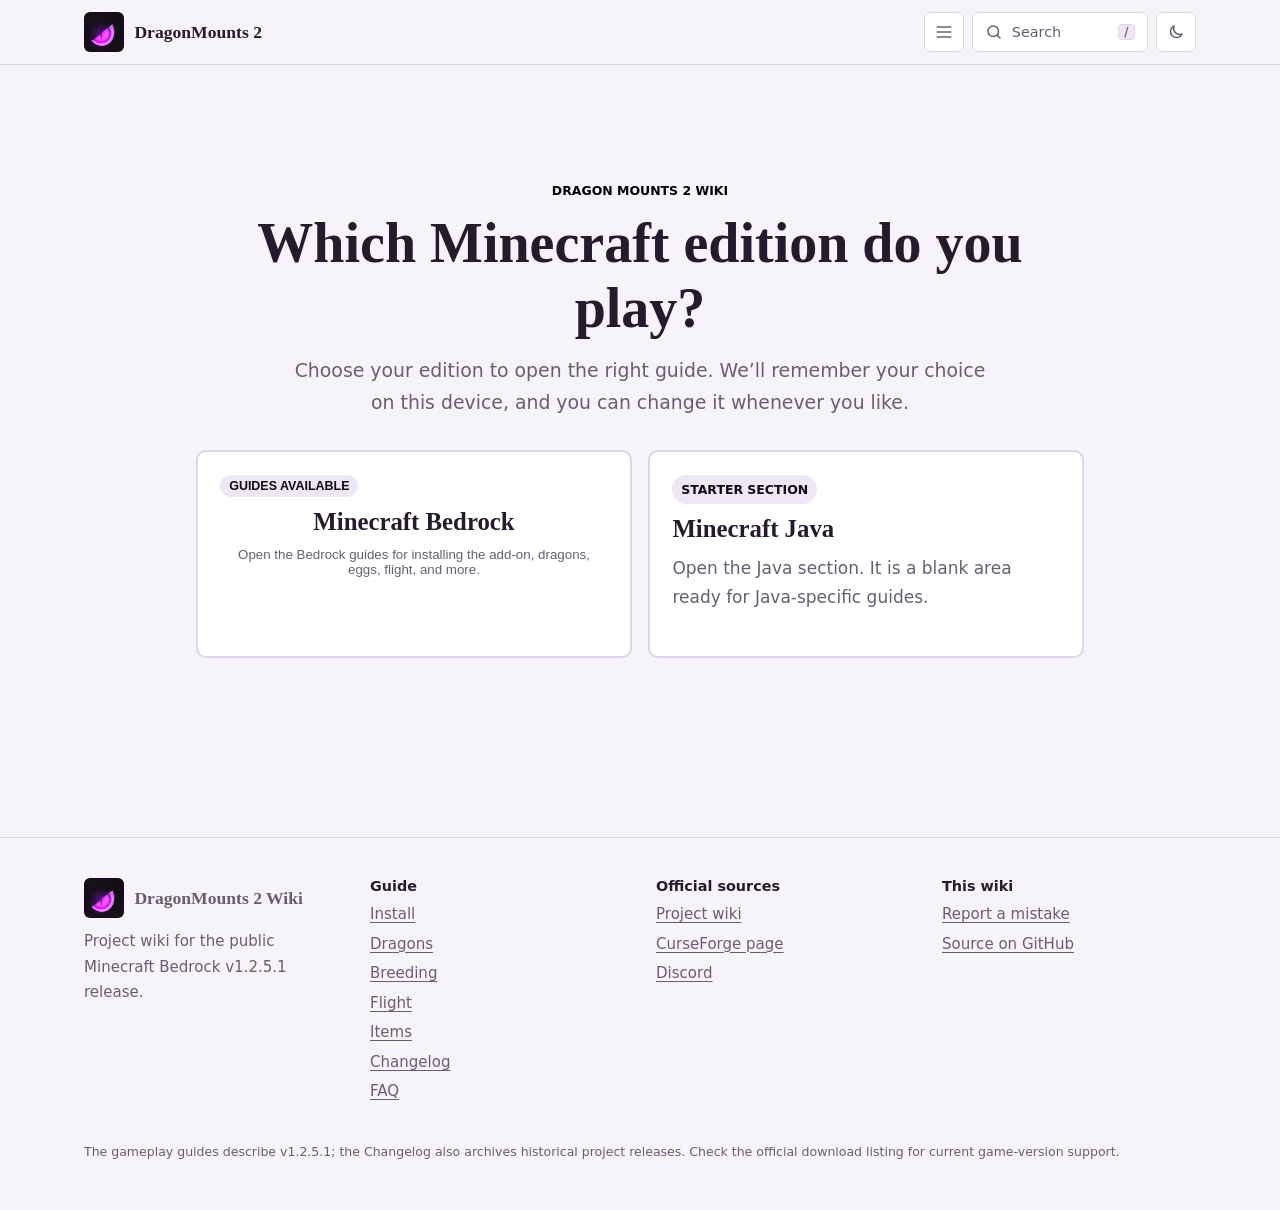
==== index.html @ 343e7b8a "ChibiKnight" ====
<!DOCTYPE html>
<html lang="en-GB"><head>
<meta charset="utf-8">
<meta name="viewport" content="width=device-width, initial-scale=1, viewport-fit=cover">
<title>DragonMounts 2 Wiki</title>
<meta name="description" content="Dragon Mounts 2 Wiki for Minecraft Bedrock and Java editions.">
<meta name="theme-color" content="#2b2d30">
<link rel="icon" href="textures/pack_icon.png" type="image/png">

<script>try{var t=localStorage.getItem("dm2-theme");if(t==="dark"||t==="light")document.documentElement.setAttribute("data-theme",t)}catch(x){}</script>
<link rel="stylesheet" href="assets/style.css">
</head>
<body>
<a class="skip" href="#main">Skip to content</a>
<svg class="svg-sprite" width="0" height="0" aria-hidden="true"><defs>
<symbol id="head" viewBox="0 0 160 120"><path d="M58 40C44 28 28 22 10 24c14 6 26 16 34 30z"></path><path d="M80 38C70 22 56 12 40 8c12 10 20 24 24 38z"></path><path d="M28 90C20 66 34 44 62 40c22-4 50 4 78 22 10 6 8 16-2 18l-26 2c-6 12-22 16-36 12-14 8-30 4-48-4z"></path><path d="M30 92l-14 14 22-6zM46 98l-6 16 18-12z"></path><path d="M86 52c10-8 26-4 36 6-12 2-26 0-36-6z" class="dragon-eye-accent"></path><ellipse cx="104" cy="55" rx="2.6" ry="5.5" transform="rotate(-62 104 55)" class="dragon-eye-pupil"></ellipse><circle cx="138" cy="66" r="2" class="dragon-eye-accent"></circle><path d="M82 80l50-8" fill="none" stroke="var(--eyec,#fff)" stroke-width="2" stroke-linecap="round"></path></symbol>
<symbol id="i-core" viewBox="0 0 24 24"><circle cx="12" cy="12" r="8"></circle><path d="M12 7.5l3.5 4.5-3.5 4.5L8.5 12z"></path></symbol>
<symbol id="i-scepter" viewBox="0 0 24 24"><path d="M4 20l9-9"></path><path d="M17 3l4 4-4 4-4-4z"></path></symbol>
<symbol id="i-flute" viewBox="0 0 24 24"><path d="M3 17L17 3l4 4L7 21z"></path><path d="M9 15v.01M12 12v.01M15 9v.01"></path></symbol>
<symbol id="i-shears" viewBox="0 0 24 24"><circle cx="6" cy="6" r="2.5"></circle><circle cx="6" cy="18" r="2.5"></circle><path d="M8 7.5L21 17M8 16.5L21 7"></path></symbol>
<symbol id="i-chest" viewBox="0 0 24 24"><path d="M8 3L3 7l2 5 3-1v10h8V11l3 1 2-5-5-4c-1 2-2 3-4 3S9 5 8 3z"></path></symbol>
<symbol id="i-feather" viewBox="0 0 24 24"><path d="M20 4C10 4 5 9 5 15l-2 6M5 16c7 0 13-4 15-12-4 2-8 2-11 5"></path></symbol>
<symbol id="i-bone" viewBox="0 0 24 24"><path d="M8.5 15.5l7-7"></path><circle cx="6.5" cy="14.5" r="2.2"></circle><circle cx="9.5" cy="17.5" r="2.2"></circle><circle cx="14.5" cy="6.5" r="2.2"></circle><circle cx="17.5" cy="9.5" r="2.2"></circle></symbol>
<symbol id="i-scale" viewBox="0 0 24 24"><path d="M12 3c4 0 8 3 8 8 0 5-4 9-8 10-4-1-8-5-8-10 0-5 4-8 8-8z"></path><path d="M12 7v10"></path></symbol>
<symbol id="i-disc" viewBox="0 0 24 24"><circle cx="12" cy="12" r="9"></circle><circle cx="12" cy="12" r="2.5"></circle><path d="M12 5a7 7 0 0 1 7 7"></path></symbol>
<symbol id="i-egg" viewBox="0 0 24 24"><path d="M12 3c4 0 7 6 7 11 0 4-3 7-7 7s-7-3-7-7c0-5 3-11 7-11z"></path><path d="M7.5 14c3 1.5 6 1.5 9 0"></path></symbol>
<symbol id="i-wing" viewBox="0 0 24 24"><path d="M2 19C3 10 9 5 22 4c-1 4-3 6-6 7 2 0 3 0 5 0-2 4-6 6-10 6 1 0 2 0 3-1-4 0-8 1-12 3z"></path></symbol>
<symbol id="i-follow" viewBox="0 0 24 24"><circle cx="6" cy="12" r="2.5"></circle><circle cx="17" cy="12" r="2.5"></circle><path d="M9 12h5M12 9l3 3-3 3"></path></symbol>
</defs></svg>
<header class="site"><div class="wrap bar">
<a class="brand" href="index.html" aria-label="DragonMounts 2 Wiki, home"><img class="mark" src="textures/pack_icon.png" alt=""><span>DragonMounts 2</span></a>
<div class="tools">
<button class="ibtn menu-toggle" id="nav-toggle" type="button" aria-label="Open guide menu" aria-controls="nav-drawer" aria-expanded="false"><svg class="ico" viewBox="0 0 24 24" aria-hidden="true"><path d="M4 6h16M4 12h16M4 18h16"></path></svg></button>
<button class="sbtn" id="sbtn" type="button" aria-label="Search the wiki"><svg class="ico" viewBox="0 0 24 24" aria-hidden="true"><circle cx="11" cy="11" r="7"></circle><path d="M20 20l-4-4"></path></svg><span>Search</span><kbd>/</kbd></button>
<button class="ibtn" id="theme" type="button" aria-label="Switch to light mode" aria-pressed="true" title="Switch to light mode"><svg class="ico moon" viewBox="0 0 24 24" aria-hidden="true"><path d="M20 14.5A8 8 0 0 1 9.5 4a8 8 0 1 0 10.5 10.5z"></path></svg><svg class="ico sun" viewBox="0 0 24 24" aria-hidden="true"><circle cx="12" cy="12" r="4"></circle><path d="M12 2v2M12 20v2M2 12h2M20 12h2M5 5l1.5 1.5M17.5 17.5L19 19M5 19l1.5-1.5M17.5 6.5L19 5"></path></svg></button>
</div></div></header>
<dialog class="nav-drawer" id="nav-drawer" aria-labelledby="nav-title">
<div class="drawer-head"><b id="nav-title">Explore the wiki</b><button class="ibtn" id="nav-close" type="button" aria-label="Close guide menu"><svg class="ico" viewBox="0 0 24 24" aria-hidden="true"><path d="m6 6 12 12M18 6 6 18"></path></svg></button></div>
<nav aria-label="Guide pages"><section class="guide-group"><h2>Start here</h2><ul><li><a href="index.html">Overview</a></li><li><a href="install.html">Install</a></li></ul></section><section class="guide-group"><h2>Dragon guide</h2><ul><li><a href="dragons.html">Dragons</a></li><li><a href="breeding.html">Eggs and taming</a></li><li><a href="flight.html">Riding and flight</a></li></ul></section><section class="guide-group"><h2>Reference</h2><ul><li><a href="items.html">Items and equipment</a></li><li><a href="changelog.html">Changelog</a></li><li><a href="faq.html">FAQ and glossary</a></li></ul></section></nav>
<section class="drawer-section"><h2>On this page</h2><ul><li><a href="#tasks">Browse the guide</a></li><li><a href="#meet">Meet the dragons</a></li><li><a href="#help">Contribute</a></li></ul></section>
</dialog>
<main id="main" class="editor-editing">
<section class="edition-picker" id="edition-picker" aria-labelledby="edition-title">
<div class="wrap edition-picker-inner">
<p class="eyebrow">DRAGON MOUNTS 2 WIKI</p>
<h1 id="edition-title">Which Minecraft edition do you play?</h1>
<p class="lede">Choose your edition to open the right guide. We’ll remember your choice on this device, and you can change it whenever you like.</p>
<div class="edition-options">
<button class="edition-card" id="select-bedrock" type="button">
<span class="edition-tag">GUIDES AVAILABLE</span>
<strong>Minecraft Bedrock</strong>
<span>Open the Bedrock guides for installing the add-on, dragons, eggs, flight, and more.</span>
</button>
<a class="edition-card" id="select-java" href="java.html">
<span class="edition-tag">STARTER SECTION</span>
<strong>Minecraft Java</strong>
<span>Open the Java section. It is a blank area ready for Java-specific guides.</span>
</a>
</div>
</div>
</section>
<div id="bedrock-content" hidden="">
<div class="edition-status"><span>Showing Minecraft Bedrock guides</span><button id="change-edition" type="button">Change edition</button></div>
<section class="home-hero">
<div class="wrap home-hero-inner">
<div class="home-hero-copy">
<p class="eyebrow">BEDROCK FIELD GUIDE</p>
<h1>DragonMounts 2 Wiki</h1>
<p class="lede">A field guide to finding, raising, and flying dragons in Minecraft Bedrock.</p>
<div class="hero-actions"><a class="btn" href="dragons.html#species">Explore the dragons</a><a class="btn ghost" href="breeding.html#hatching">Start with an egg</a><a class="btn ghost" href="install.html#downloads">Download options</a></div>
<p class="hero-release"><span>PUBLIC RELEASE</span><b>v1.2.5.1</b><span>Minecraft Bedrock 26.40+</span></p>
</div>
<figure class="home-hero-art"><img src="textures/entity/chibi-ThumbnailSkin-idle.gif" alt="Chibi assistant" width="512" height="512"><figcaption>CHIBI ASSISTANT</figcaption></figure>
</div>
</section>
<div class="wrap home-note"><p class="note"><strong>Dragon Mounts 2 project guide.</strong> Mechanics and species are documented for the public v1.2.5.1 release. Check the <a href="https://github.com/DragonMounts-Team/DragonMounts2-Bedrock/wiki">project development wiki</a> for technical notes and the <a href="https://www.curseforge.com/minecraft-bedrock/addons/dragon-mounts-2/files/all">official download listing</a> for current game-version support.</p></div>
<div class="wrap home-content">
<h2 id="tasks"><a class="anchor" href="#tasks" aria-label="Link to this section">#</a>Browse the guide by goal</h2>
<section class="task-group"><h3>Get started</h3><div class="tasks"><a href="install.html"><b>Install the add-on</b><span>Set up the packs in a Bedrock world.</span></a><a href="install.html#downloads"><b>Download options</b><span>Choose from the listed Dragon Mounts 2 download sites.</span></a><a href="dragons.html#species"><b>Find an egg</b><span>Look for nests in the Overworld, Nether, and End.</span></a><a href="breeding.html#hatching"><b>Hatch an egg</b><span>Interact until particles appear; hatching takes about 20 minutes.</span></a></div></section><section class="task-group"><h3>Raise and ride</h3><div class="tasks"><a href="breeding.html#taming"><b>Tame a dragon</b><span>Feed a wild dragon raw fish, except pufferfish.</span></a><a href="flight.html#controls"><b>Ride and fly</b><span>Equip a saddle, mount, then press Jump to take off.</span></a><a href="breeding.html#transformations"><b>Breed and transform eggs</b><span>Use fish to breed dragons; use blocks or lightning to transform eggs.</span></a></div></section><section class="task-group"><h3>Look things up</h3><div class="tasks"><a href="dragons.html#species"><b>Browse all 17 dragons</b><span>Compare egg images, breath types, natural nests, and transformations.</span></a><a href="items.html"><b>Items and equipment</b><span>Dragon scales, armor, tools, flutes, and more.</span></a><a href="faq.html"><b>FAQ and glossary</b><span>Find quick answers and common terms.</span></a><a href="https://www.curseforge.com/minecraft-bedrock/addons/dragon-mounts-2/files/all"><b>Release details</b><span>Check supported game versions and current release notes.</span></a></div></section>

<h2 id="help" class=""><a class="anchor" href="#help" aria-label="Link to this section">#</a>Contribute<br><a class="anchor" href="#meet" aria-label="Link to this section">#</a></h2>
<div class="three">
</div>


<p>Report missing or outdated information to help keep the guide accurate.</p>
<p class="cta contribute-actions"><span data-link="issues"><a class="btn sm" href="https://github.com/DragonMounts-Team/Dragon-Mounts-2-Wiki/issues/new">Report a mistake</a></span> <span data-link="discord"><a class="btn sm ghost" href="https://discord.gg/Ewm8aTTJ3K">Ask on Discord</a></span></p>
</div>
</div>
</main>
<script>
(() => {
  const key = "dm2-edition";
  const picker = document.querySelector("#edition-picker");
  const bedrock = document.querySelector("#bedrock-content");
  const params = new URLSearchParams(window.location.search);
  let saved = null;
  try { saved = localStorage.getItem(key); } catch (error) {}
  const showBedrock = (remember) => {
    picker.hidden = true;
    bedrock.hidden = false;
    if (remember) { try { localStorage.setItem(key, "bedrock"); } catch (error) {} }
  };
  if (params.get("choose") === "1") {
    try { localStorage.removeItem(key); } catch (error) {}
  } else if (params.get("edition") === "bedrock" || window.location.hash) {
    showBedrock(true);
  } else if (saved === "java") {
    window.location.replace("java.html");
  } else if (saved === "bedrock") {
    showBedrock(false);
  }
  document.querySelector("#select-bedrock").addEventListener("click", () => showBedrock(true));
  document.querySelector("#select-java").addEventListener("click", () => {
    try { localStorage.setItem(key, "java"); } catch (error) {}
  });
  document.querySelector("#change-edition").addEventListener("click", () => {
    try { localStorage.removeItem(key); } catch (error) {}
    bedrock.hidden = true;
    picker.hidden = false;
    window.history.replaceState(null, "", window.location.pathname);
    picker.scrollIntoView({ block: "start" });
  });
  if (window.location.hash && !bedrock.hidden) {
    const target = document.getElementById(decodeURIComponent(window.location.hash.slice(1)));
    if (target) requestAnimationFrame(() => target.scrollIntoView());
  }
})();
</script>
<footer class="foot"><div class="wrap">
<div class="footgrid">
<div><a class="brand" href="index.html"><img class="mark" src="textures/pack_icon.png" alt=""><span>DragonMounts 2 Wiki</span></a><p>Project wiki for the public Minecraft Bedrock v1.2.5.1 release.</p></div>
<div><h4>Guide</h4><ul><li><a href="install.html">Install</a></li><li><a href="dragons.html">Dragons</a></li><li><a href="breeding.html">Breeding</a></li><li><a href="flight.html">Flight</a></li><li><a href="items.html">Items</a></li><li><a href="changelog.html">Changelog</a></li><li><a href="faq.html">FAQ</a></li></ul></div>
<div><h4>Official sources</h4><ul>
<li><a href="https://github.com/DragonMounts-Team/DragonMounts2-Bedrock/wiki">Project wiki</a></li>
<li data-link="curseforge"><a href="https://www.curseforge.com/minecraft-bedrock/addons/dragon-mounts-2/files/all">CurseForge page</a></li>
<li data-link="discord"><a href="https://discord.gg/Ewm8aTTJ3K">Discord</a></li></ul></div>
<div><h4>This wiki</h4><ul>
<li data-link="issues"><a href="https://github.com/DragonMounts-Team/Dragon-Mounts-2-Wiki/issues/new">Report a mistake</a></li>
<li data-link="repo"><a href="https://github.com/DragonMounts-Team/Dragon-Mounts-2-Wiki">Source on GitHub</a></li></ul></div>
</div>
<small>The gameplay guides describe v1.2.5.1; the Changelog also archives historical project releases. Check the official download listing for current game-version support.</small>
</div></footer>
<div id="sx" hidden=""><div class="sbox" role="dialog" aria-modal="true" aria-label="Search the wiki"><input id="sq" type="search" placeholder="Search dragons, eggs, taming, riding, equipment" aria-label="Search the wiki" autocomplete="off"><div id="sres"></div><div class="sfoot">Arrow keys to move, Enter to open, Esc to close</div></div></div>
<script src="assets/config.js"></script>
<script src="assets/data.js"></script>
<script src="assets/app.js"></script>


</body></html>
---- assets/style.css ----
/* DragonMounts 2 Wiki: shared styles. No external fonts or libraries. */
:root{
  --bg:#f7f3fa;--panel:#fff;--soft:#eee7f5;--fg:#251b2d;--mute:#685e71;--line:#ded4e7;
  --a:var(--wiki-accent-light,#7543a5);--on-a:#fff;--at:color-mix(in srgb,var(--a) 62%,var(--fg));
  --hero:var(--wiki-hero-light,#fff);
  --serif:"Iowan Old Style","Palatino Linotype",Palatino,"Book Antiqua",Georgia,serif;
  --sans:ui-sans-serif,system-ui,-apple-system,"Segoe UI",Roboto,"Helvetica Neue",Arial,sans-serif;
  --r:6px;--hh:64px;color-scheme:light;
}
@media (prefers-color-scheme:dark){:root:not([data-theme]){--bg:#2b2d30;--panel:#34373b;--soft:#404449;--fg:#f1f1f1;--mute:#c0c3c7;--line:#50545a;--a:var(--wiki-accent-dark,#c393ed);--on-a:#23172b;--hero:var(--wiki-hero-dark,#222426);color-scheme:dark}}
:root[data-theme="light"]{color-scheme:light}
:root[data-theme="dark"]{--bg:#2b2d30;--panel:#34373b;--soft:#404449;--fg:#f1f1f1;--mute:#c0c3c7;--line:#50545a;--a:var(--wiki-accent-dark,#c393ed);--on-a:#23172b;--hero:var(--wiki-hero-dark,#222426);color-scheme:dark}

*,*::before,*::after{box-sizing:border-box}
html{scroll-behavior:smooth;scroll-padding-top:calc(var(--hh) + 1.25rem);-webkit-text-size-adjust:100%}
body{margin:0;background:var(--bg);color:var(--fg);font:400 1.0625rem/1.7 var(--sans);-webkit-font-smoothing:antialiased}
[hidden]{display:none!important}
.theme-transitioning,.theme-transitioning *,.theme-transitioning *::before,.theme-transitioning *::after{transition:background-color .32s ease,color .32s ease,border-color .32s ease,box-shadow .32s ease}
a{color:var(--at);text-underline-offset:.18em}
a:hover{color:var(--fg)}
:focus-visible{outline:2px solid var(--a);outline-offset:3px;border-radius:3px}
h1,h2,h3{font-family:var(--serif);margin:0;line-height:1.15;letter-spacing:0}
h2,h3{position:relative}
h2{font-size:1.85rem;font-weight:700;margin:3rem 0 .9rem;padding-top:2rem;border-top:1px solid var(--line)}
h2:first-child{margin-top:0;padding-top:0;border-top:0}
h3{font-size:1.3rem;font-weight:700;margin:2rem 0 .5rem}
p{margin:.7rem 0}
ul,ol{padding-left:1.3rem}
li{margin:.25rem 0}
.wrap{width:100%;max-width:72rem;margin:0 auto;padding-inline:max(1.25rem,env(safe-area-inset-left)) max(1.25rem,env(safe-area-inset-right))}
.skip{position:absolute;left:-999px;top:0;z-index:100;background:var(--a);color:var(--on-a);padding:.7rem 1rem;border-radius:0 0 var(--r) 0;font-weight:600}
.skip:focus{left:0}
.svg-sprite{position:absolute}
.dragon-eye-accent{fill:var(--eyec,#fff)}
.dragon-eye-pupil{fill:#05090d}
.anchor{position:absolute;left:-1.2em;width:1em;color:var(--mute);text-decoration:none;opacity:0;font-family:var(--sans);font-weight:400;font-size:.8em;transition:opacity .15s}
h2:hover .anchor,h3:hover .anchor,.anchor:focus-visible{opacity:1}
mark{background:var(--a);color:var(--on-a);border-radius:3px;padding:0 2px}
.mute{color:var(--mute)}
.nd{color:var(--mute);font-style:italic}

/* ---------- site header ---------- */
.site{position:sticky;top:0;z-index:30;padding-top:env(safe-area-inset-top,0px);background:var(--bg);border-bottom:1px solid var(--line)}
.bar{display:flex;align-items:center;gap:.5rem 1rem;flex-wrap:wrap;min-height:var(--hh)}
.brand{display:flex;align-items:center;gap:.65rem;text-decoration:none;color:var(--fg);font:700 1.1rem var(--serif);flex:none}
.mark{width:40px;height:40px;border-radius:6px;object-fit:cover;flex:none}
.tools{display:flex;align-items:center;gap:.5rem;margin-left:auto}
.menu-toggle svg{width:20px;height:20px}
.nav-drawer{position:fixed;inset:0 0 0 auto;margin:0 0 0 auto;width:min(23rem,calc(100vw - 1rem));height:100%;max-height:100dvh;border:0;border-left:1px solid var(--line);padding:1.25rem;background:var(--panel);color:var(--fg);box-shadow:-1rem 0 3rem rgba(0,0,0,.24);overflow-y:auto}
@keyframes drawer-enter{from{opacity:.75;transform:translateX(1rem)}to{opacity:1;transform:translateX(0)}}
@keyframes drawer-fade-enter{from{opacity:0}to{opacity:1}}
.nav-drawer[open]{animation:drawer-enter .22s ease-out both}
.nav-drawer::backdrop{background:rgba(0,0,0,.58)}
.drawer-head{display:flex;align-items:center;justify-content:space-between;gap:1rem;padding-bottom:1rem;border-bottom:1px solid var(--line)}
.drawer-head b{font:700 1.15rem var(--serif)}
.drawer-section{margin-top:1.25rem}
.drawer-section h2{margin:0 0 .45rem;padding:0;border:0;color:var(--mute);font:700 .78rem var(--sans)}
.drawer-section ul{list-style:none;margin:0;padding:0}
.drawer-section li{margin:0}
.drawer-section a{display:block;padding:.55rem .65rem;border-radius:4px;color:var(--mute);text-decoration:none}
.drawer-section a:hover,.drawer-section a[aria-current="page"]{background:var(--soft);color:var(--fg)}
.sbtn,.ibtn{display:inline-flex;align-items:center;gap:.55rem;min-height:40px;border:1px solid var(--line);background:var(--panel);color:var(--mute);border-radius:var(--r);font:500 .9rem var(--sans);cursor:pointer}
.sbtn{padding:0 .75rem}
.ibtn{width:40px;justify-content:center}
.ibtn#theme{position:relative;overflow:hidden}
.ibtn#theme .ico{position:absolute;inset:0;margin:auto;transition:transform .28s cubic-bezier(.2,.8,.2,1),opacity .18s ease}
.sbtn:hover,.ibtn:hover{color:var(--fg);border-color:var(--mute)}
.sbtn span,.sbtn kbd{display:none}
.sbtn kbd{font:600 .72rem var(--sans);border:1px solid var(--line);border-radius:4px;padding:0 .35rem;background:var(--soft)}
@media(min-width:760px){.sbtn span,.sbtn kbd{display:inline}.sbtn{min-width:11rem}.sbtn kbd{margin-left:auto}}
.ico{width:18px;height:18px;fill:none;stroke:currentColor;stroke-width:2;stroke-linecap:round;stroke-linejoin:round;flex:none}
.sun{opacity:0;transform:rotate(-45deg) scale(.65)}
:root[data-theme="dark"] .sun{opacity:1;transform:rotate(0) scale(1)}
:root[data-theme="dark"] .moon{opacity:0;transform:rotate(45deg) scale(.65)}
:root[data-theme="light"] .moon{opacity:1;transform:rotate(0) scale(1)}
@media (prefers-color-scheme:dark){:root:not([data-theme]) .sun{opacity:1;transform:rotate(0) scale(1)}:root:not([data-theme]) .moon{opacity:0;transform:rotate(45deg) scale(.65)}}

/* ---------- page heading and layout ---------- */
.phead{padding:3rem 0 2rem;border-bottom:1px solid var(--line)}
.phead h1{font-size:2.7rem;font-weight:700}
.lede{color:var(--mute);font-size:1.18rem;max-width:40rem;margin-top:.9rem}
.layout{display:grid;gap:1.5rem;padding-block:2rem 1rem}
.layout>*{min-width:0}
.layout>article{width:100%;max-width:58rem;margin-inline:auto}
.home-hero{overflow:hidden;background:var(--hero);color:var(--fg)}
.home-hero-inner{display:grid;grid-template-columns:minmax(0,1.1fr) minmax(17rem,.9fr);align-items:center;gap:1.5rem;padding-block:2.4rem}
.home-hero-copy{min-width:0}
.home-hero h1{font-size:3.1rem}
.home-hero .lede{max-width:35rem;margin:.8rem 0 1.25rem;color:var(--mute);font-size:1.12rem}
.eyebrow{margin:0 0 .65rem;color:var(--a);font-size:.78rem;font-weight:700}
.hero-actions{display:flex;flex-wrap:wrap;gap:.65rem}
.home-hero .btn.ghost{color:var(--fg);border-color:var(--line)}
.home-hero .btn.ghost:hover{border-color:var(--fg);color:var(--fg)}
.hero-release{display:flex;flex-wrap:wrap;align-items:center;gap:.35rem .8rem;margin:1.4rem 0 0;padding-top:.8rem;border-top:1px solid var(--line);color:var(--mute);font-size:.9rem}
.hero-release span:first-child{font-size:.72rem;font-weight:700;color:var(--a)}
.hero-release b{color:var(--fg)}
.home-hero-art{width:min(100%,22rem);aspect-ratio:1;justify-self:end;display:grid;grid-template-rows:minmax(0,1fr) auto;gap:.6rem;margin:0;padding:0;text-align:center}
.home-hero-art img{display:block;width:100%;height:100%;min-height:0;object-fit:contain;image-rendering:pixelated;background-color:transparent;border:0;padding:0;filter:drop-shadow(0 1rem 1.6rem rgba(0,0,0,.32))}
.home-hero-art figcaption{color:var(--mute);font-size:.78rem;font-weight:700}
.home-note{padding-top:.2rem}
@media(max-width:700px){.home-hero-inner{grid-template-columns:1fr;gap:.8rem;padding-block:1.5rem}.home-hero-art{grid-row:1;width:min(100%,10rem);justify-self:center}.home-hero-copy{grid-row:2;text-align:center}.home-hero .lede{margin-inline:auto}.hero-actions,.hero-release{justify-content:center}}
.wide{max-width:none!important}

/* ---------- components ---------- */
.note{margin:1.2rem 0;padding:.9rem 1.15rem;border-left:3px solid var(--a);background:var(--soft);border-radius:0 var(--r) var(--r) 0;color:var(--mute);font-size:.98rem}
.note p{margin:.3rem 0}.note strong{color:var(--fg)}
.tbl{overflow-x:auto;margin:1.2rem 0;border:1px solid var(--line);border-radius:var(--r);background:var(--panel)}
table{border-collapse:collapse;width:100%;font-size:.98rem}
th,td{text-align:left;padding:.75rem 1rem;border-top:1px solid var(--line);vertical-align:top}
thead th{border-top:0;background:var(--soft);font-weight:600;white-space:nowrap}
tbody th{font-weight:600;color:var(--mute);white-space:nowrap}
tr.hl td,tr.hl th{background:color-mix(in srgb,var(--a) 14%,var(--panel));color:var(--fg)}
.dragon-roster{min-width:58rem}
.dragon-roster th,.dragon-roster td{vertical-align:middle}
.dragon-roster th:first-child{width:10rem}
.dragon-roster td:nth-child(2){width:5rem}
.dragon-roster td:nth-child(3){width:8rem}
.dragon-roster-thumb{display:block;width:3.25rem;height:3.25rem;object-fit:contain;border:1px solid var(--line);border-radius:4px;background:var(--soft)}
.dragon-source-type{display:inline-flex;padding:.25rem .55rem;border:1px solid var(--line);border-radius:999px;background:var(--soft);font-size:.82rem;white-space:nowrap}
.source-line{margin-top:1rem;color:var(--mute);font-size:.92rem}
.troubleshooting-note{margin-top:1rem}
dl.facts{display:grid;grid-template-columns:max-content minmax(0,1fr);margin:1rem 0;border:1px solid var(--line);border-radius:var(--r);background:var(--panel)}
dl.facts dt,dl.facts dd{margin:0;padding:.75rem 1rem;border-top:1px solid var(--line)}
dl.facts dt:first-of-type,dl.facts dt:first-of-type+dd{border-top:0}
dl.facts dt{color:var(--mute);padding-right:2rem}
dl.facts dd{font-weight:500}
.panel{background:var(--panel);border:1px solid var(--line);border-radius:var(--r);padding:1.25rem 1.4rem;margin:1.2rem 0}
.panel>h3:first-child{margin-top:0}
.btn{display:inline-flex;align-items:center;min-height:44px;padding:0 1.2rem;border-radius:var(--r);background:var(--a);color:var(--on-a);font-weight:600;text-decoration:none;border:1px solid var(--a)}
.btn:hover{color:var(--on-a);filter:brightness(1.06)}
.btn.ghost{background:transparent;color:var(--fg);border-color:var(--line)}
.btn.ghost:hover{border-color:var(--mute);color:var(--fg)}
.btn.sm{min-height:36px;font-size:.9rem;padding:0 .9rem}

/* accordions */
details.q{background:var(--panel);border:1px solid var(--line);border-radius:var(--r);margin:.5rem 0}
details.q>summary{cursor:pointer;padding:.95rem 1.2rem;font:600 1.02rem var(--sans);list-style:none;display:flex;align-items:center;gap:.8rem}
details.q>summary::-webkit-details-marker{display:none}
details.q>summary::after{content:"+";margin-left:auto;font-weight:500;font-size:1.3rem;line-height:1;color:var(--mute)}
details.q[open]>summary::after{content:"\2212"}
details.q>summary .n{margin-left:auto;margin-right:.2rem;background:var(--soft);border:1px solid var(--line);border-radius:999px;padding:0 .6rem;font:600 .78rem var(--sans);color:var(--mute)}
details.q>summary .n+*{margin-left:0}
details.q>summary:has(.n)::after{margin-left:0}
details.q .body{padding:0 1.2rem 1.05rem;color:var(--mute)}
details.q .body p{margin:.3rem 0}
details.q ul{margin:0;padding:0 1.2rem 1rem 2.4rem;color:var(--mute)}

/* search / filter bars */
.finder{display:flex;flex-wrap:wrap;gap:.6rem;margin:1.3rem 0 .8rem;align-items:center}
.finder input[type=search]{flex:1 1 15rem;font:inherit;padding:.75rem 1rem;border-radius:var(--r);border:1px solid var(--line);background:var(--panel);color:var(--fg);min-height:46px}
.chipset{display:flex;flex-wrap:wrap;gap:.4rem;margin:.4rem 0}
.chipset button{font:500 .88rem var(--sans);padding:.4rem .9rem;border-radius:999px;border:1px solid var(--line);background:var(--panel);color:var(--mute);cursor:pointer;min-height:38px}
.chipset button:hover{color:var(--fg)}
.chipset button[aria-pressed="true"]{background:var(--fg);color:var(--bg);border-color:var(--fg)}
.count{color:var(--mute);font-size:.92rem;margin:.9rem 0}
.empty{padding:1.2rem;border:1px dashed var(--line);border-radius:var(--r);color:var(--mute)}

/* home: tasks + path */
.tasks{display:grid;grid-template-columns:repeat(auto-fit,minmax(17rem,1fr));gap:0 2.5rem;margin:1rem 0}
.tasks a{display:block;padding:1rem 0;border-top:1px solid var(--line);text-decoration:none;color:var(--fg)}
.tasks a b{display:block;font:650 1.05rem var(--sans)}
.tasks a span{color:var(--mute);font-size:.95rem}
.tasks a:hover b{color:var(--at);text-decoration:underline;text-underline-offset:.2em}
ol.path{list-style:none;padding:0;margin:1rem 0;counter-reset:p}
ol.path li{counter-increment:p;display:grid;grid-template-columns:3rem 1fr;gap:0 .5rem;padding:1rem 0;border-top:1px solid var(--line);margin:0}
ol.path li::before{content:counter(p);font:700 2rem/1 var(--serif);color:var(--at)}
ol.path b{display:block;font:650 1.08rem var(--sans)}
ol.path span{color:var(--mute)}
.three{display:grid;gap:1.5rem 2.5rem;grid-template-columns:repeat(auto-fit,minmax(15rem,1fr));margin:1rem 0}
.editor-three-columns{grid-template-columns:repeat(3,minmax(0,1fr))}
.three>div{border-top:1px solid var(--line);padding-top:.9rem}
.three h3{margin:0 0 .3rem}.three p{color:var(--mute);margin:.2rem 0 .6rem}
.editor-image-text{display:grid;grid-template-columns:repeat(2,minmax(0,1fr));align-items:center;gap:1.5rem;margin:1.5rem 0;padding:1.2rem;border:1px solid var(--line);border-radius:var(--r);background:var(--panel)}
.editor-image-text figure,.editor-gallery figure{min-width:0;margin:0}
.editor-image-text img,.editor-gallery img{display:block;width:100%;height:auto;border-radius:calc(var(--r) - 2px);object-fit:cover}
.editor-image-text figcaption,.editor-gallery figcaption{margin-top:.45rem;color:var(--mute);font-size:.88rem}
.editor-image-text-copy h3{margin:.2rem 0 .6rem}
.editor-image-text-copy p{margin:.3rem 0;color:var(--mute)}
.editor-image-right figure{grid-column:2;grid-row:1}
.editor-image-right .editor-image-text-copy{grid-column:1;grid-row:1}
.editor-gallery{display:grid;grid-template-columns:repeat(auto-fit,minmax(min(100%,14rem),1fr));gap:1rem;margin:1.5rem 0}
.editor-gallery img{aspect-ratio:4/3}
.editor-carousel{display:flex;gap:1rem;margin:1.5rem 0;padding:.25rem .1rem .8rem;overflow-x:auto;overscroll-behavior-inline:contain;scroll-snap-type:x mandatory;scrollbar-color:var(--line) transparent}
.editor-carousel figure{flex:0 0 min(76%,24rem);scroll-snap-align:start}
.editor-carousel img{width:100%;aspect-ratio:4/3;object-fit:cover;border-radius:var(--r)}
.editor-video{margin:1.5rem 0}
.editor-video iframe{display:block;width:100%;aspect-ratio:16/9;border:0;border-radius:var(--r);background:var(--soft)}
.editor-video figcaption{margin-top:.45rem;color:var(--mute);font-size:.88rem}
.editor-video-link{display:inline-flex;align-items:center;min-height:2.25rem;padding:.35rem .8rem;border:1px solid var(--line);border-radius:var(--r);color:var(--at);font-weight:600;text-decoration:none}
.editor-video-link:hover{border-color:var(--a);background:var(--soft)}
.editor-section{margin:2rem 0;padding:1.5rem;border:1px solid var(--line);border-radius:var(--r)}
.editor-section>h2{margin-top:.25rem}
.editor-section>p:first-of-type{color:var(--mute)}
.editor-button-block{margin:1rem 0}
.editor-button-block .btn{display:inline-flex;align-items:center;justify-content:center;min-height:2.7rem;padding:.65rem 1.1rem;border-radius:var(--r);background:var(--a);color:var(--on-a);font-weight:650;text-decoration:none}
.editor-button-block .btn:hover{filter:brightness(.94)}
.editor-toc{margin:1.25rem 0;padding:1rem 1.2rem;border:1px solid var(--line);border-radius:var(--r);background:var(--panel)}
.editor-toc h3{margin:.1rem 0 .6rem}
.editor-toc ul{margin:.3rem 0;padding-left:1.2rem}
.editor-spacer{min-height:1rem}
.editor-collapsible{margin:1rem 0;padding:.85rem 1rem;border:1px solid var(--line);border-radius:var(--r);background:var(--panel)}
.editor-collapsible>summary{font-weight:650;cursor:pointer}
.editor-collapsible>div{padding-top:.4rem}
.editor-columns>.editor-column{min-width:0;padding:1rem;border:1px solid var(--line);border-radius:var(--r);background:var(--panel)}
.editor-columns>.editor-column:first-child{border-top:1px solid var(--line)}
.editor-columns .editor-column h3{margin-top:0}
.editor-callout{position:relative;padding:1rem 1.15rem;border:1px solid color-mix(in srgb,var(--a) 24%,var(--line));border-left:4px solid var(--a);border-radius:var(--r);background:color-mix(in srgb,var(--a) 7%,var(--panel))}
.editor-callout-label{display:block;margin-bottom:.35rem;color:var(--fg);font:700 .78rem var(--sans);letter-spacing:.04em}
.editor-callout p{margin:.25rem 0}
.editor-callout-tip{--a:#31845b}
.editor-callout-warning{--a:#bd7912}
.editor-callout-success{--a:#31845b}
.editor-code{max-width:100%;margin:1.2rem 0;padding:1rem 1.15rem;overflow-x:auto;border:1px solid var(--line);border-radius:var(--r);background:var(--soft);color:var(--fg);font: .9rem/1.65 ui-monospace,SFMono-Regular,Consolas,monospace;white-space:pre-wrap;overflow-wrap:anywhere}
.editor-code code{font:inherit}
.editor-checklist{margin:1rem 0;padding:0;list-style:none}
.editor-checklist li{margin:.45rem 0}
.editor-checklist label{display:flex;align-items:flex-start;gap:.65rem;cursor:pointer}
.editor-checklist input{width:1.1rem;height:1.1rem;flex:0 0 auto;margin:.22rem 0 0;accent-color:var(--a);cursor:pointer}
.editor-checklist input:checked+span{color:var(--mute);text-decoration:line-through}
@media(max-width:700px){.editor-image-text{grid-template-columns:1fr;gap:.9rem;padding:.9rem}.editor-three-columns{grid-template-columns:1fr}}
@media(max-width:700px){.editor-image-right figure,.editor-image-right .editor-image-text-copy{grid-column:1;grid-row:auto}}
.cta{display:flex;flex-wrap:wrap;gap:.6rem;margin-top:1.6rem}
.release-strip{display:flex;flex-wrap:wrap;align-items:center;gap:.45rem 1rem;margin:1.35rem 0;padding:.8rem 0;border-block:1px solid var(--line)}
.release-strip span:first-child{font:700 .72rem var(--sans);color:var(--mute)}
.release-strip b{font:700 1.1rem var(--serif)}
.release-strip span:nth-of-type(2){color:var(--mute);font-size:.92rem}
.release-strip a{margin-left:auto;font-size:.92rem;font-weight:600}

/* ---------- Dragon appearance explorer ---------- */
.appearance-explorer{display:grid;grid-template-columns:repeat(auto-fit,minmax(min(100%,19rem),1fr));gap:1rem;margin:1rem 0 3rem}
.appearance-card{min-width:0;padding:1rem;border:1px solid var(--line);border-radius:var(--r);background:var(--panel);scroll-margin-top:calc(var(--hh) + 1rem)}
.appearance-card:hover,.appearance-card:focus-within{border-color:var(--a);box-shadow:0 .35rem 1.2rem rgba(0,0,0,.08)}
.appearance-card h3{margin:0 0 .6rem;font-size:1.15rem}
.appearance-card figure{margin:0}
.appearance-card img{display:block;width:100%;height:auto;aspect-ratio:818/392;object-fit:contain;background:var(--soft)}
.appearance-card figcaption{display:flex;justify-content:space-between;align-items:baseline;gap:.75rem;padding:.65rem 0;color:var(--mute);font-size:.9rem}
.appearance-card figcaption b{color:var(--fg);font-weight:650}
.appearance-card label{display:grid;gap:.35rem;color:var(--mute);font-size:.84rem;font-weight:600}
.appearance-card select{width:100%;min-height:42px;padding:.5rem .75rem;border:1px solid var(--line);border-radius:4px;background:var(--panel);color:var(--fg);font:500 .98rem var(--sans)}
.appearance-card select:hover{border-color:var(--a)}

/* ---------- items ---------- */
.items{display:grid;grid-template-columns:repeat(auto-fill,minmax(15.5rem,1fr));gap:.75rem;margin:1rem 0;padding:0;list-style:none}
.item{display:flex;gap:.9rem;background:var(--panel);border:1px solid var(--line);border-radius:var(--r);padding:1rem 1.1rem;margin:0}
.item:hover{border-color:var(--a)}
.item svg{flex:none;width:2.2rem;height:2.2rem;padding:.4rem;border-radius:var(--r);background:var(--soft);fill:none;stroke:var(--at);stroke-width:1.7;stroke-linecap:round;stroke-linejoin:round}
.item b{display:block;font:650 1rem/1.3 var(--sans)}
.item p{margin:.3rem 0 0;color:var(--mute);font-size:.92rem;line-height:1.5}

/* ---------- install ---------- */
.prog{height:6px;background:var(--soft);border:1px solid var(--line);border-radius:3px;overflow:hidden}
#pbar{display:block;height:100%;width:0;background:var(--a);transition:width .3s}
#ptxt{color:var(--mute);font-size:.92rem;margin:.6rem 0 0}
.steps{list-style:none;padding:0;margin:1rem 0 0;counter-reset:n}
.steps li{counter-increment:n;border-top:1px solid var(--line);margin:0}
.steps label{display:flex;gap:.9rem;align-items:flex-start;padding:1rem 0;cursor:pointer}
.steps input{accent-color:var(--a);width:1.2rem;height:1.2rem;margin:.28rem 0 0;flex:none}
.steps span::before{content:counter(n) ". ";font-weight:700}
.steps input:checked+span{color:var(--mute);text-decoration:line-through}
.steps small{display:block;color:var(--mute);font-size:.92rem;text-decoration:none}

/* ---------- footer ---------- */
.foot{margin-top:4rem;padding:2.5rem 0 3rem;border-top:1px solid var(--line);color:var(--mute);font-size:.94rem}
.footgrid{display:grid;gap:2rem;grid-template-columns:repeat(auto-fit,minmax(11rem,1fr))}
.foot h4{margin:0 0 .5rem;font:600 .9rem var(--sans);color:var(--fg)}
.foot ul{list-style:none;margin:0;padding:0}
.foot li{margin:.25rem 0}
.foot a{color:var(--mute)}.foot a:hover{color:var(--fg)}
.foot .brand{margin-bottom:.6rem}
.foot small{display:block;margin-top:2rem}

/* ---------- search dialog ---------- */
#sx{position:fixed;inset:0;z-index:60;background:rgba(5,8,12,.62);display:flex;justify-content:center;align-items:flex-start;padding:10vh 1rem 1rem}
.sbox{width:100%;max-width:38rem;background:var(--panel);border:1px solid var(--line);border-radius:10px;overflow:hidden;box-shadow:0 24px 60px rgba(0,0,0,.4)}
#sq{width:100%;border:0;border-bottom:1px solid var(--line);background:none;color:var(--fg);font:inherit;font-size:1.08rem;padding:1.05rem 1.2rem;outline:none}
#sres{max-height:55vh;overflow:auto}
#sres a{display:flex;justify-content:space-between;gap:1rem;color:var(--fg);text-decoration:none;padding:.75rem 1.2rem;border-bottom:1px solid var(--line)}
#sres a:hover,#sres a:focus-visible{background:var(--soft);outline:0}
#sres small{color:var(--mute);flex:none}
#sres p{padding:1rem 1.2rem;color:var(--mute);margin:0}
.sfoot{padding:.55rem 1.2rem;font-size:.82rem;color:var(--mute);border-top:1px solid var(--line)}

@keyframes page-enter{from{opacity:.75;transform:translateY(5px)}to{opacity:1;transform:translateY(0)}}
@media(prefers-reduced-motion:no-preference){main{animation:page-enter .28s ease-out both}}
@media(prefers-reduced-motion:reduce){html{scroll-behavior:auto}*,*::before,*::after{transition:none!important;animation:none!important}:root.theme-transitioning,:root.theme-transitioning *,:root.theme-transitioning *::before,:root.theme-transitioning *::after{transition:background-color .22s ease,color .22s ease,border-color .22s ease,box-shadow .22s ease!important}:root .nav-drawer[open]{animation:drawer-fade-enter .18s ease-out both!important}.task-group .tasks a:hover{transform:none}}
@media print{.site,.nav-drawer,.menu-toggle,.foot,.finder,.chipset,.skip{display:none!important}body{background:#fff;color:#000}details.q .body{display:block}}

@media(max-width:560px){h2{font-size:1.55rem}.phead h1{font-size:2.25rem}.home-hero h1{font-size:2.4rem}.release-strip a{margin-left:0}dl.facts{grid-template-columns:1fr}dl.facts dt{padding-bottom:0;border-top:1px solid var(--line)!important}dl.facts dd{border-top:0!important;padding-top:.2rem}dl.facts dt:first-of-type{border-top:0!important}.brand{font-size:1rem}}

/* ---------- guide organization ---------- */
.nav-drawer .guide-group,.guide-sidebar .guide-group{margin-top:1.25rem}
.nav-drawer .guide-group h2,.guide-sidebar .guide-group h2{
  margin:0 0 .45rem;padding:0;border:0;color:var(--mute);font:700 .78rem var(--sans)
}
.nav-drawer .guide-group ul,.guide-sidebar .guide-group ul{list-style:none;margin:0;padding:0}
.nav-drawer .guide-group li,.guide-sidebar .guide-group li{margin:0}
.nav-drawer .guide-group a,.guide-sidebar .guide-group a{
  display:block;padding:.48rem .6rem;border-radius:4px;color:var(--mute);text-decoration:none
}
.nav-drawer .guide-group a:hover,.nav-drawer .guide-group a[aria-current="page"],
.guide-sidebar .guide-group a:hover,.guide-sidebar .guide-group a[aria-current="page"]{
  background:var(--soft);color:var(--fg)
}
.layout.has-sidebar{grid-template-columns:minmax(11rem,13rem) minmax(0,1fr);align-items:start;gap:2rem}
.layout.has-sidebar>article{max-width:58rem;margin:0}
.guide-sidebar{position:sticky;top:calc(var(--hh) + 1rem);max-height:calc(100vh - var(--hh) - 2rem);overflow-y:auto;padding:.25rem 0 1rem}
.guide-sidebar .guide-group + .guide-group{margin-top:1.5rem;padding-top:1.2rem;border-top:1px solid var(--line)}
.guide-sidebar .guide-group a{font-size:.9rem}
.task-group{margin:1.6rem 0 2rem}
.task-group>h3{margin:0 0 .7rem;font:700 .78rem var(--sans);letter-spacing:.07em;text-transform:uppercase;color:var(--mute)}
.task-group .tasks{grid-template-columns:repeat(auto-fit,minmax(14rem,1fr));gap:.75rem;margin:.5rem 0 0}
.task-group .tasks a{padding:1rem;border:1px solid var(--line);border-radius:var(--r);background:var(--panel);transition:border-color .15s,transform .15s}
.task-group .tasks a:hover{border-color:var(--a);transform:translateY(-2px)}

/* ---------- edition chooser ---------- */
.edition-picker{min-height:calc(100vh - var(--hh) - 8rem);display:grid;align-content:center;padding-block:3rem}
.edition-picker-inner{width:100%;max-width:58rem;margin-inline:auto}
.edition-picker .eyebrow{text-align:center}
.edition-picker h1{font-size:clamp(2.25rem,6vw,3.5rem);text-align:center}
.edition-picker .lede{max-width:44rem;margin:.9rem auto 2rem;text-align:center}
.edition-options{display:grid;grid-template-columns:repeat(auto-fit,minmax(min(100%,19rem),1fr));gap:1rem}
.edition-card{display:grid;align-content:start;gap:.7rem;min-height:13rem;padding:1.4rem;border:2px solid var(--line);border-radius:10px;background:var(--panel);color:var(--fg);text-decoration:none;transition:border-color .15s,transform .15s,box-shadow .15s}
.edition-card:hover,.edition-card:focus-visible{border-color:var(--a);color:var(--fg);transform:translateY(-3px);box-shadow:0 .8rem 2rem #21152d18}
.edition-card strong{font:700 1.55rem var(--serif)}
.edition-card span{color:var(--mute)}
.edition-card .edition-tag{justify-self:start;padding:.25rem .55rem;border-radius:99px;background:var(--soft);color:var(--at);font-size:.78rem;font-weight:700}
.edition-switch{margin:1rem auto 0;text-align:center}
.edition-switch button{min-height:40px;padding:.55rem .9rem;border:1px solid var(--line);border-radius:var(--r);background:var(--panel);color:var(--fg);font:600 .92rem var(--sans);cursor:pointer}
.edition-switch button:hover{border-color:var(--a)}
.edition-status{display:flex;align-items:center;justify-content:space-between;gap:1rem;padding:.7rem max(1.25rem,calc((100% - 72rem)/2));border-bottom:1px solid var(--line);background:var(--soft);font-size:.9rem}
.edition-status button{padding:.35rem .65rem;border:1px solid var(--line);border-radius:var(--r);background:var(--panel);color:var(--fg);font:600 .85rem var(--sans);cursor:pointer}
.java-empty{max-width:48rem;margin:2rem auto;padding:clamp(1.2rem,4vw,2.2rem);border:1px solid var(--line);border-radius:10px;background:var(--panel)}
.java-empty h2{margin-top:0;padding-top:0;border-top:0}
.java-empty .cta{margin-top:1.2rem}
.task-group .tasks a b{margin-bottom:.2rem}
@media(max-width:900px){.layout.has-sidebar{grid-template-columns:minmax(0,1fr)}.guide-sidebar{display:none}}
.home-content{padding-bottom:1rem}
.contribute-actions{margin-top:1rem}
.not-found{padding:5rem 0}
.not-found h1{font-size:2.6rem}

/* ---------- interaction polish ---------- */
.btn,.sbtn,.ibtn,.edition-switch button,.edition-status button,.chipset button,
.appearance-card,.appearance-card select,.item,.nav-drawer .guide-group a,
.guide-sidebar .guide-group a,.drawer-section a,.foot a,details.q>summary{
  transition:background-color .18s ease,color .18s ease,border-color .18s ease,
    box-shadow .18s ease,filter .18s ease
}
details.q>summary:hover{background:var(--soft)}
.release-list{display:grid;gap:.65rem;margin:1rem 0 2rem}
.release-entry{overflow:hidden;border:1px solid var(--line);border-radius:var(--r);background:var(--panel)}
.release-entry>summary{display:flex;align-items:center;flex-wrap:wrap;gap:.5rem 1rem;padding:.9rem 1.1rem;cursor:pointer;list-style:none}
.release-entry>summary::-webkit-details-marker{display:none}
.release-entry>summary::after{content:"+";margin-left:auto;color:var(--mute);font-size:1.25rem}
.release-entry[open]>summary::after{content:"−"}
.release-entry>summary>span:first-child{display:grid;min-width:12rem}
.release-entry>summary small{color:var(--mute);font-size:.82rem}
.release-summary{flex:1 1 22rem;color:var(--mute);font-size:.94rem}
.release-entry>ul{margin:.2rem 1.1rem 1rem;padding-left:1.2rem}
.release-source{margin:.4rem 1.1rem 1rem;font-size:.92rem}
.release-entry>summary:hover{background:var(--soft)}
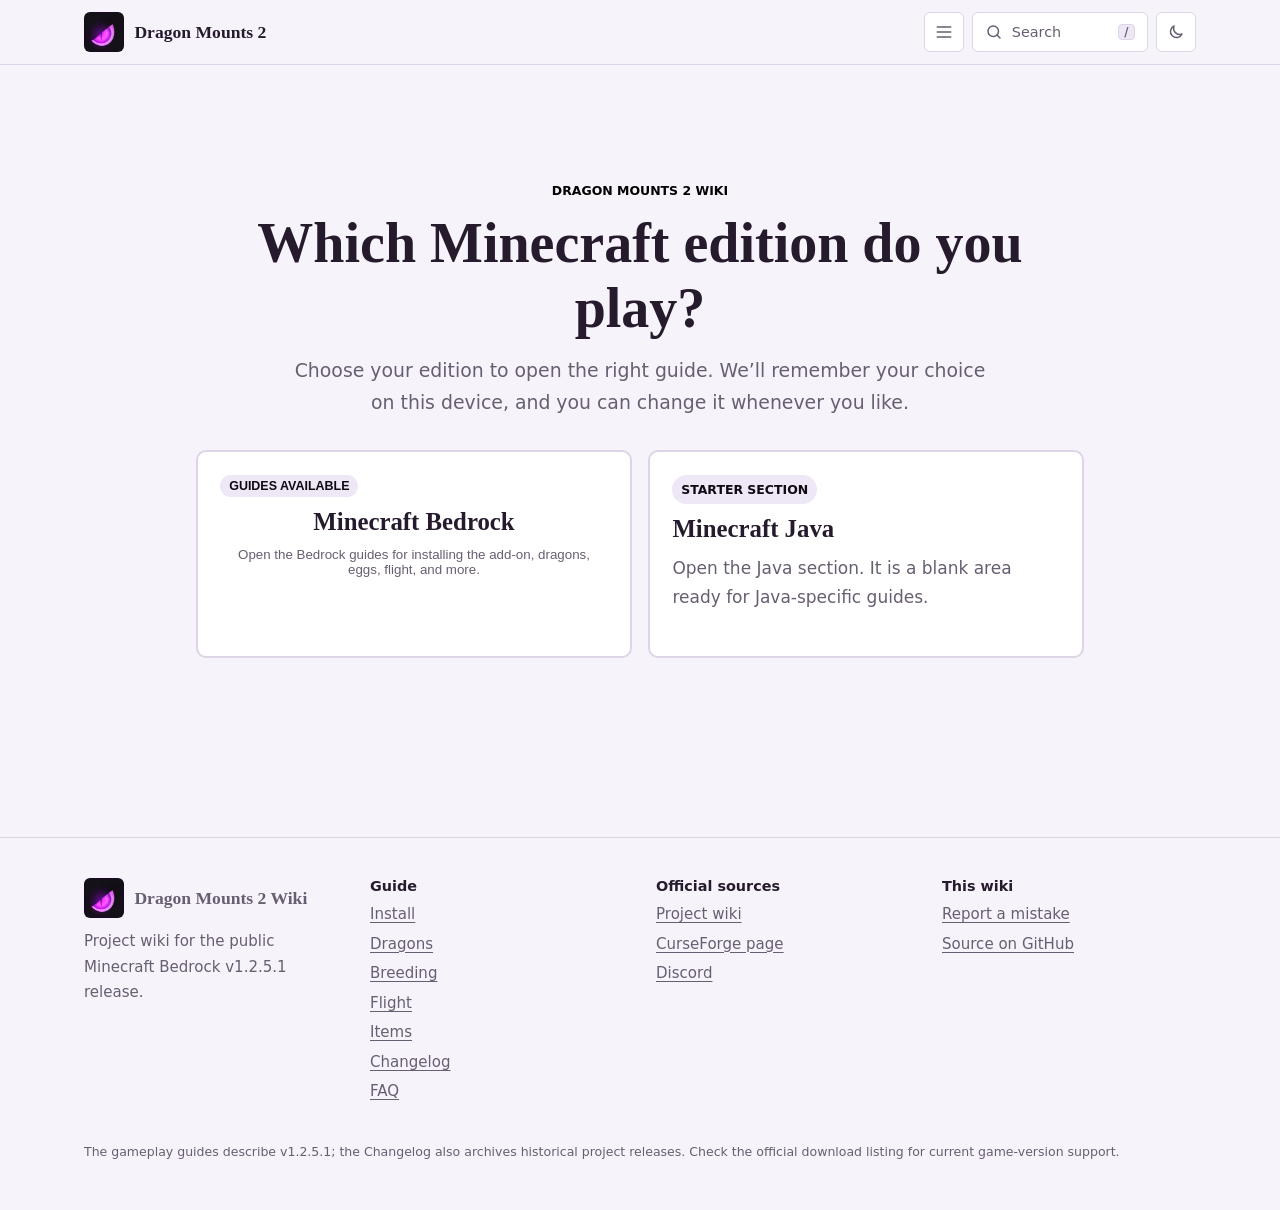
==== commit ae0e2ae5: "ConsitantCleanup fixed alot of issues and spaced out DragonMounts" ====
--- a/index.html
+++ b/index.html
@@ -2,7 +2,7 @@
 <html lang="en-GB"><head>
 <meta charset="utf-8">
 <meta name="viewport" content="width=device-width, initial-scale=1, viewport-fit=cover">
-<title>DragonMounts 2 Wiki</title>
+<title>Dragon Mounts 2 Wiki</title>
 <meta name="description" content="Dragon Mounts 2 Wiki for Minecraft Bedrock and Java editions.">
 <meta name="theme-color" content="#2b2d30">
 <link rel="icon" href="textures/pack_icon.png" type="image/png">
@@ -28,7 +28,7 @@
 <symbol id="i-follow" viewBox="0 0 24 24"><circle cx="6" cy="12" r="2.5"></circle><circle cx="17" cy="12" r="2.5"></circle><path d="M9 12h5M12 9l3 3-3 3"></path></symbol>
 </defs></svg>
 <header class="site"><div class="wrap bar">
-<a class="brand" href="index.html" aria-label="DragonMounts 2 Wiki, home"><img class="mark" src="textures/pack_icon.png" alt=""><span>DragonMounts 2</span></a>
+<a class="brand" href="index.html" aria-label="Dragon Mounts 2 Wiki, home"><img class="mark" src="textures/pack_icon.png" alt=""><span>Dragon Mounts 2</span></a>
 <div class="tools">
 <button class="ibtn menu-toggle" id="nav-toggle" type="button" aria-label="Open guide menu" aria-controls="nav-drawer" aria-expanded="false"><svg class="ico" viewBox="0 0 24 24" aria-hidden="true"><path d="M4 6h16M4 12h16M4 18h16"></path></svg></button>
 <button class="sbtn" id="sbtn" type="button" aria-label="Search the wiki"><svg class="ico" viewBox="0 0 24 24" aria-hidden="true"><circle cx="11" cy="11" r="7"></circle><path d="M20 20l-4-4"></path></svg><span>Search</span><kbd>/</kbd></button>
@@ -61,16 +61,16 @@
 </section>
 <div id="bedrock-content" hidden="">
 <div class="edition-status"><span>Showing Minecraft Bedrock guides</span><button id="change-edition" type="button">Change edition</button></div>
-<section class="home-hero">
-<div class="wrap home-hero-inner">
-<div class="home-hero-copy">
-<p class="eyebrow">BEDROCK FIELD GUIDE</p>
-<h1>DragonMounts 2 Wiki</h1>
+<section class="home-feature">
+<div class="wrap home-feature-inner">
+<div class="home-feature-copy">
+<p class="eyebrow">BEDROCK GUIDE</p>
+<h1 class="">Dragon Mounts 2 Wiki</h1>
 <p class="lede">A field guide to finding, raising, and flying dragons in Minecraft Bedrock.</p>
-<div class="hero-actions"><a class="btn" href="dragons.html#species">Explore the dragons</a><a class="btn ghost" href="breeding.html#hatching">Start with an egg</a><a class="btn ghost" href="install.html#downloads">Download options</a></div>
-<p class="hero-release"><span>PUBLIC RELEASE</span><b>v1.2.5.1</b><span>Minecraft Bedrock 26.40+</span></p>
+<div class="feature-actions"><a class="btn" href="dragons.html#species">Explore the dragons</a><a class="btn ghost" href="breeding.html#hatching">Start with an egg</a><a class="btn ghost" href="install.html#downloads">Download options</a></div>
+<p class="feature-release"><span>PUBLIC RELEASE</span><b>v1.2.5.1</b><span>Minecraft Bedrock 26.40+</span></p>
 </div>
-<figure class="home-hero-art"><img src="textures/entity/chibi-ThumbnailSkin-idle.gif" alt="Chibi assistant" width="512" height="512"><figcaption>CHIBI ASSISTANT</figcaption></figure>
+<figure class="home-icon"><img src="textures/entity/chibi-ThumbnailSkin-idle.gif" alt="Chibi assistant" width="512" height="512"></figure>
 </div>
 </section>
 <div class="wrap home-note"><p class="note"><strong>Dragon Mounts 2 project guide.</strong> Mechanics and species are documented for the public v1.2.5.1 release. Check the <a href="https://github.com/DragonMounts-Team/DragonMounts2-Bedrock/wiki">project development wiki</a> for technical notes and the <a href="https://www.curseforge.com/minecraft-bedrock/addons/dragon-mounts-2/files/all">official download listing</a> for current game-version support.</p></div>
@@ -78,11 +78,14 @@
 <h2 id="tasks"><a class="anchor" href="#tasks" aria-label="Link to this section">#</a>Browse the guide by goal</h2>
 <section class="task-group"><h3>Get started</h3><div class="tasks"><a href="install.html"><b>Install the add-on</b><span>Set up the packs in a Bedrock world.</span></a><a href="install.html#downloads"><b>Download options</b><span>Choose from the listed Dragon Mounts 2 download sites.</span></a><a href="dragons.html#species"><b>Find an egg</b><span>Look for nests in the Overworld, Nether, and End.</span></a><a href="breeding.html#hatching"><b>Hatch an egg</b><span>Interact until particles appear; hatching takes about 20 minutes.</span></a></div></section><section class="task-group"><h3>Raise and ride</h3><div class="tasks"><a href="breeding.html#taming"><b>Tame a dragon</b><span>Feed a wild dragon raw fish, except pufferfish.</span></a><a href="flight.html#controls"><b>Ride and fly</b><span>Equip a saddle, mount, then press Jump to take off.</span></a><a href="breeding.html#transformations"><b>Breed and transform eggs</b><span>Use fish to breed dragons; use blocks or lightning to transform eggs.</span></a></div></section><section class="task-group"><h3>Look things up</h3><div class="tasks"><a href="dragons.html#species"><b>Browse all 17 dragons</b><span>Compare egg images, breath types, natural nests, and transformations.</span></a><a href="items.html"><b>Items and equipment</b><span>Dragon scales, armor, tools, flutes, and more.</span></a><a href="faq.html"><b>FAQ and glossary</b><span>Find quick answers and common terms.</span></a><a href="https://www.curseforge.com/minecraft-bedrock/addons/dragon-mounts-2/files/all"><b>Release details</b><span>Check supported game versions and current release notes.</span></a></div></section>
 
-<h2 id="help" class=""><a class="anchor" href="#help" aria-label="Link to this section">#</a>Contribute<br><a class="anchor" href="#meet" aria-label="Link to this section">#</a></h2>
+<h2 id="meet"><a class="anchor" href="#meet" aria-label="Link to this section">#</a>Meet the dragons</h2>
 <div class="three">
+<div><h3>Forest Dragon</h3><p>Preview Nature, Cold, Jungle, and Warm appearances.</p><a href="dragons.html#forest">Explore the Forest Dragon</a></div>
+<div><h3>Aether Dragon</h3><p>Preview Aethra, Breeze, and Wind appearances.</p><a href="dragons.html#aether">Explore the Aether Dragon</a></div>
+<div><h3>All 17 species</h3><p>Compare eggs, breath types, natural nests, and transformations.</p><a href="dragons.html#species">Browse the roster</a></div>
 </div>
 
-
+<h2 id="help"><a class="anchor" href="#help" aria-label="Link to this section">#</a>Contribute</h2>
 <p>Report missing or outdated information to help keep the guide accurate.</p>
 <p class="cta contribute-actions"><span data-link="issues"><a class="btn sm" href="https://github.com/DragonMounts-Team/Dragon-Mounts-2-Wiki/issues/new">Report a mistake</a></span> <span data-link="discord"><a class="btn sm ghost" href="https://discord.gg/Ewm8aTTJ3K">Ask on Discord</a></span></p>
 </div>
@@ -129,7 +132,7 @@
 </script>
 <footer class="foot"><div class="wrap">
 <div class="footgrid">
-<div><a class="brand" href="index.html"><img class="mark" src="textures/pack_icon.png" alt=""><span>DragonMounts 2 Wiki</span></a><p>Project wiki for the public Minecraft Bedrock v1.2.5.1 release.</p></div>
+<div><a class="brand" href="index.html"><img class="mark" src="textures/pack_icon.png" alt=""><span>Dragon Mounts 2 Wiki</span></a><p>Project wiki for the public Minecraft Bedrock v1.2.5.1 release.</p></div>
 <div><h4>Guide</h4><ul><li><a href="install.html">Install</a></li><li><a href="dragons.html">Dragons</a></li><li><a href="breeding.html">Breeding</a></li><li><a href="flight.html">Flight</a></li><li><a href="items.html">Items</a></li><li><a href="changelog.html">Changelog</a></li><li><a href="faq.html">FAQ</a></li></ul></div>
 <div><h4>Official sources</h4><ul>
 <li><a href="https://github.com/DragonMounts-Team/DragonMounts2-Bedrock/wiki">Project wiki</a></li>
--- a/assets/style.css
+++ b/assets/style.css
@@ -1,15 +1,15 @@
-/* DragonMounts 2 Wiki: shared styles. No external fonts or libraries. */
+/* Dragon Mounts 2 Wiki: shared styles. No external fonts or libraries. */
 :root{
   --bg:#f7f3fa;--panel:#fff;--soft:#eee7f5;--fg:#251b2d;--mute:#685e71;--line:#ded4e7;
   --a:var(--wiki-accent-light,#7543a5);--on-a:#fff;--at:color-mix(in srgb,var(--a) 62%,var(--fg));
-  --hero:var(--wiki-hero-light,#fff);
+  --feature-bg:var(--wiki-feature-light,#fff);
   --serif:"Iowan Old Style","Palatino Linotype",Palatino,"Book Antiqua",Georgia,serif;
   --sans:ui-sans-serif,system-ui,-apple-system,"Segoe UI",Roboto,"Helvetica Neue",Arial,sans-serif;
   --r:6px;--hh:64px;color-scheme:light;
 }
-@media (prefers-color-scheme:dark){:root:not([data-theme]){--bg:#2b2d30;--panel:#34373b;--soft:#404449;--fg:#f1f1f1;--mute:#c0c3c7;--line:#50545a;--a:var(--wiki-accent-dark,#c393ed);--on-a:#23172b;--hero:var(--wiki-hero-dark,#222426);color-scheme:dark}}
+@media (prefers-color-scheme:dark){:root:not([data-theme]){--bg:#2b2d30;--panel:#34373b;--soft:#404449;--fg:#f1f1f1;--mute:#c0c3c7;--line:#50545a;--a:var(--wiki-accent-dark,#c393ed);--on-a:#23172b;--feature-bg:var(--wiki-feature-dark,#222426);color-scheme:dark}}
 :root[data-theme="light"]{color-scheme:light}
-:root[data-theme="dark"]{--bg:#2b2d30;--panel:#34373b;--soft:#404449;--fg:#f1f1f1;--mute:#c0c3c7;--line:#50545a;--a:var(--wiki-accent-dark,#c393ed);--on-a:#23172b;--hero:var(--wiki-hero-dark,#222426);color-scheme:dark}
+:root[data-theme="dark"]{--bg:#2b2d30;--panel:#34373b;--soft:#404449;--fg:#f1f1f1;--mute:#c0c3c7;--line:#50545a;--a:var(--wiki-accent-dark,#c393ed);--on-a:#23172b;--feature-bg:var(--wiki-feature-dark,#222426);color-scheme:dark}
 
 *,*::before,*::after{box-sizing:border-box}
 html{scroll-behavior:smooth;scroll-padding-top:calc(var(--hh) + 1.25rem);-webkit-text-size-adjust:100%}
@@ -82,23 +82,23 @@
 .layout{display:grid;gap:1.5rem;padding-block:2rem 1rem}
 .layout>*{min-width:0}
 .layout>article{width:100%;max-width:58rem;margin-inline:auto}
-.home-hero{overflow:hidden;background:var(--hero);color:var(--fg)}
-.home-hero-inner{display:grid;grid-template-columns:minmax(0,1.1fr) minmax(17rem,.9fr);align-items:center;gap:1.5rem;padding-block:2.4rem}
-.home-hero-copy{min-width:0}
-.home-hero h1{font-size:3.1rem}
-.home-hero .lede{max-width:35rem;margin:.8rem 0 1.25rem;color:var(--mute);font-size:1.12rem}
+.home-feature{overflow:hidden;background:var(--feature-bg);color:var(--fg)}
+.home-feature-inner{display:grid;grid-template-columns:minmax(0,1.1fr) minmax(17rem,.9fr);align-items:center;gap:1.5rem;padding-block:2.4rem}
+.home-feature-copy{min-width:0}
+.home-feature h1{font-size:3.1rem}
+.home-feature .lede{max-width:35rem;margin:.8rem 0 1.25rem;color:var(--mute);font-size:1.12rem}
 .eyebrow{margin:0 0 .65rem;color:var(--a);font-size:.78rem;font-weight:700}
-.hero-actions{display:flex;flex-wrap:wrap;gap:.65rem}
-.home-hero .btn.ghost{color:var(--fg);border-color:var(--line)}
-.home-hero .btn.ghost:hover{border-color:var(--fg);color:var(--fg)}
-.hero-release{display:flex;flex-wrap:wrap;align-items:center;gap:.35rem .8rem;margin:1.4rem 0 0;padding-top:.8rem;border-top:1px solid var(--line);color:var(--mute);font-size:.9rem}
-.hero-release span:first-child{font-size:.72rem;font-weight:700;color:var(--a)}
-.hero-release b{color:var(--fg)}
-.home-hero-art{width:min(100%,22rem);aspect-ratio:1;justify-self:end;display:grid;grid-template-rows:minmax(0,1fr) auto;gap:.6rem;margin:0;padding:0;text-align:center}
-.home-hero-art img{display:block;width:100%;height:100%;min-height:0;object-fit:contain;image-rendering:pixelated;background-color:transparent;border:0;padding:0;filter:drop-shadow(0 1rem 1.6rem rgba(0,0,0,.32))}
-.home-hero-art figcaption{color:var(--mute);font-size:.78rem;font-weight:700}
+.feature-actions{display:flex;flex-wrap:wrap;gap:.65rem}
+.home-feature .btn.ghost{color:var(--fg);border-color:var(--line)}
+.home-feature .btn.ghost:hover{border-color:var(--fg);color:var(--fg)}
+.feature-release{display:flex;flex-wrap:wrap;align-items:center;gap:.35rem .8rem;margin:1.4rem 0 0;padding-top:.8rem;border-top:1px solid var(--line);color:var(--mute);font-size:.9rem}
+.feature-release span:first-child{font-size:.72rem;font-weight:700;color:var(--a)}
+.feature-release b{color:var(--fg)}
+.home-icon{width:min(100%,22rem);aspect-ratio:1;justify-self:end;display:grid;grid-template-rows:minmax(0,1fr) auto;gap:.6rem;margin:0;padding:0;text-align:center}
+.home-icon img{display:block;width:100%;height:100%;min-height:0;object-fit:contain;image-rendering:pixelated;background-color:transparent;border:0;padding:0;filter:drop-shadow(0 1rem 1.6rem rgba(0,0,0,.32))}
+.home-icon figcaption{color:var(--mute);font-size:.78rem;font-weight:700}
 .home-note{padding-top:.2rem}
-@media(max-width:700px){.home-hero-inner{grid-template-columns:1fr;gap:.8rem;padding-block:1.5rem}.home-hero-art{grid-row:1;width:min(100%,10rem);justify-self:center}.home-hero-copy{grid-row:2;text-align:center}.home-hero .lede{margin-inline:auto}.hero-actions,.hero-release{justify-content:center}}
+@media(max-width:700px){.home-feature-inner{grid-template-columns:1fr;gap:.8rem;padding-block:1.5rem}.home-icon{grid-row:1;width:min(100%,10rem);justify-self:center}.home-feature-copy{grid-row:2;text-align:center}.home-feature .lede{margin-inline:auto}.feature-actions,.feature-release{justify-content:center}}
 .wide{max-width:none!important}
 
 /* ---------- components ---------- */
@@ -285,7 +285,7 @@
 @media(prefers-reduced-motion:reduce){html{scroll-behavior:auto}*,*::before,*::after{transition:none!important;animation:none!important}:root.theme-transitioning,:root.theme-transitioning *,:root.theme-transitioning *::before,:root.theme-transitioning *::after{transition:background-color .22s ease,color .22s ease,border-color .22s ease,box-shadow .22s ease!important}:root .nav-drawer[open]{animation:drawer-fade-enter .18s ease-out both!important}.task-group .tasks a:hover{transform:none}}
 @media print{.site,.nav-drawer,.menu-toggle,.foot,.finder,.chipset,.skip{display:none!important}body{background:#fff;color:#000}details.q .body{display:block}}
 
-@media(max-width:560px){h2{font-size:1.55rem}.phead h1{font-size:2.25rem}.home-hero h1{font-size:2.4rem}.release-strip a{margin-left:0}dl.facts{grid-template-columns:1fr}dl.facts dt{padding-bottom:0;border-top:1px solid var(--line)!important}dl.facts dd{border-top:0!important;padding-top:.2rem}dl.facts dt:first-of-type{border-top:0!important}.brand{font-size:1rem}}
+@media(max-width:560px){h2{font-size:1.55rem}.phead h1{font-size:2.25rem}.home-feature h1{font-size:2.4rem}.release-strip a{margin-left:0}dl.facts{grid-template-columns:1fr}dl.facts dt{padding-bottom:0;border-top:1px solid var(--line)!important}dl.facts dd{border-top:0!important;padding-top:.2rem}dl.facts dt:first-of-type{border-top:0!important}.brand{font-size:1rem}}
 
 /* ---------- guide organization ---------- */
 .nav-drawer .guide-group,.guide-sidebar .guide-group{margin-top:1.25rem}
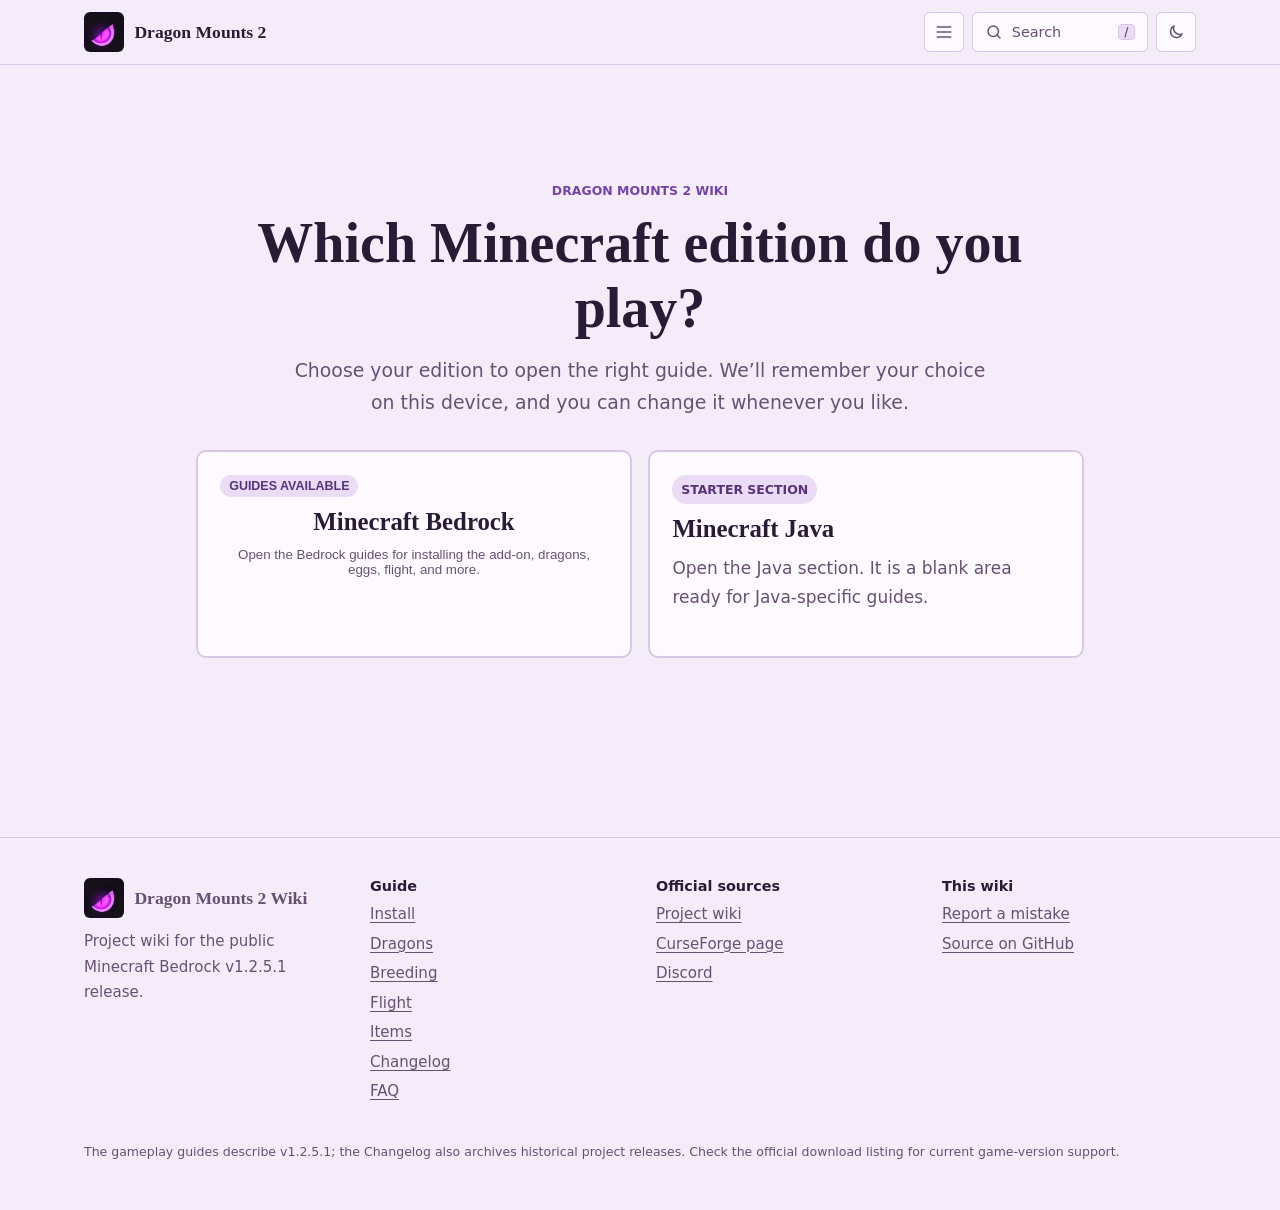
==== commit 9953dbdd: "FixBrokenUI" ====
--- a/index.html
+++ b/index.html
@@ -8,7 +8,7 @@
 <link rel="icon" href="textures/pack_icon.png" type="image/png">
 
 <script>try{var t=localStorage.getItem("dm2-theme");if(t==="dark"||t==="light")document.documentElement.setAttribute("data-theme",t)}catch(x){}</script>
-<link rel="stylesheet" href="assets/style.css">
+<link rel="stylesheet" href="assets/style.css?v=20261012-purple">
 </head>
 <body>
 <a class="skip" href="#main">Skip to content</a>
--- a/assets/style.css
+++ b/assets/style.css
@@ -1,18 +1,18 @@
 /* Dragon Mounts 2 Wiki: shared styles. No external fonts or libraries. */
 :root{
-  --bg:#f7f3fa;--panel:#fff;--soft:#eee7f5;--fg:#251b2d;--mute:#685e71;--line:#ded4e7;
+  --bg:#f4edf9;--panel:#fdfaff;--soft:#eadcf4;--fg:#291a35;--mute:#665173;--line:#d8c7e4;
   --a:var(--wiki-accent-light,#7543a5);--on-a:#fff;--at:color-mix(in srgb,var(--a) 62%,var(--fg));
   --feature-bg:var(--wiki-feature-light,#fff);
   --serif:"Iowan Old Style","Palatino Linotype",Palatino,"Book Antiqua",Georgia,serif;
   --sans:ui-sans-serif,system-ui,-apple-system,"Segoe UI",Roboto,"Helvetica Neue",Arial,sans-serif;
   --r:6px;--hh:64px;color-scheme:light;
 }
-@media (prefers-color-scheme:dark){:root:not([data-theme]){--bg:#2b2d30;--panel:#34373b;--soft:#404449;--fg:#f1f1f1;--mute:#c0c3c7;--line:#50545a;--a:var(--wiki-accent-dark,#c393ed);--on-a:#23172b;--feature-bg:var(--wiki-feature-dark,#222426);color-scheme:dark}}
+@media (prefers-color-scheme:dark){:root:not([data-theme]){--bg:#211629;--panel:#2b1e35;--soft:#3b2948;--fg:#f5effa;--mute:#c6b5d2;--line:#51405f;--a:var(--wiki-accent-dark,#d2a2f5);--on-a:#251530;--feature-bg:var(--wiki-feature-dark,#30203e);color-scheme:dark}}
 :root[data-theme="light"]{color-scheme:light}
-:root[data-theme="dark"]{--bg:#2b2d30;--panel:#34373b;--soft:#404449;--fg:#f1f1f1;--mute:#c0c3c7;--line:#50545a;--a:var(--wiki-accent-dark,#c393ed);--on-a:#23172b;--feature-bg:var(--wiki-feature-dark,#222426);color-scheme:dark}
+:root[data-theme="dark"]{--bg:#211629;--panel:#2b1e35;--soft:#3b2948;--fg:#f5effa;--mute:#c6b5d2;--line:#51405f;--a:var(--wiki-accent-dark,#d2a2f5);--on-a:#251530;--feature-bg:var(--wiki-feature-dark,#30203e);color-scheme:dark}
 
 *,*::before,*::after{box-sizing:border-box}
-html{scroll-behavior:smooth;scroll-padding-top:calc(var(--hh) + 1.25rem);-webkit-text-size-adjust:100%}
+html{scroll-behavior:smooth;scroll-padding-top:calc(var(--hh) + env(safe-area-inset-top,0px) + 1.25rem);-webkit-text-size-adjust:100%}
 body{margin:0;background:var(--bg);color:var(--fg);font:400 1.0625rem/1.7 var(--sans);-webkit-font-smoothing:antialiased}
 [hidden]{display:none!important}
 .theme-transitioning,.theme-transitioning *,.theme-transitioning *::before,.theme-transitioning *::after{transition:background-color .32s ease,color .32s ease,border-color .32s ease,box-shadow .32s ease}
@@ -27,7 +27,7 @@
 p{margin:.7rem 0}
 ul,ol{padding-left:1.3rem}
 li{margin:.25rem 0}
-.wrap{width:100%;max-width:72rem;margin:0 auto;padding-inline:max(1.25rem,env(safe-area-inset-left)) max(1.25rem,env(safe-area-inset-right))}
+.wrap{width:100%;max-width:72rem;margin:0 auto;padding-inline:1.25rem;padding-inline:max(1.25rem,env(safe-area-inset-left,0px)) max(1.25rem,env(safe-area-inset-right,0px))}
 .skip{position:absolute;left:-999px;top:0;z-index:100;background:var(--a);color:var(--on-a);padding:.7rem 1rem;border-radius:0 0 var(--r) 0;font-weight:600}
 .skip:focus{left:0}
 .svg-sprite{position:absolute}
@@ -156,7 +156,7 @@
 .empty{padding:1.2rem;border:1px dashed var(--line);border-radius:var(--r);color:var(--mute)}
 
 /* home: tasks + path */
-.tasks{display:grid;grid-template-columns:repeat(auto-fit,minmax(17rem,1fr));gap:0 2.5rem;margin:1rem 0}
+.tasks{display:grid;grid-template-columns:repeat(auto-fit,minmax(min(100%,17rem),1fr));gap:0 2.5rem;margin:1rem 0}
 .tasks a{display:block;padding:1rem 0;border-top:1px solid var(--line);text-decoration:none;color:var(--fg)}
 .tasks a b{display:block;font:650 1.05rem var(--sans)}
 .tasks a span{color:var(--mute);font-size:.95rem}
@@ -240,7 +240,7 @@
 .appearance-card select:hover{border-color:var(--a)}
 
 /* ---------- items ---------- */
-.items{display:grid;grid-template-columns:repeat(auto-fill,minmax(15.5rem,1fr));gap:.75rem;margin:1rem 0;padding:0;list-style:none}
+.items{display:grid;grid-template-columns:repeat(auto-fill,minmax(min(100%,15.5rem),1fr));gap:.75rem;margin:1rem 0;padding:0;list-style:none}
 .item{display:flex;gap:.9rem;background:var(--panel);border:1px solid var(--line);border-radius:var(--r);padding:1rem 1.1rem;margin:0}
 .item:hover{border-color:var(--a)}
 .item svg{flex:none;width:2.2rem;height:2.2rem;padding:.4rem;border-radius:var(--r);background:var(--soft);fill:none;stroke:var(--at);stroke-width:1.7;stroke-linecap:round;stroke-linejoin:round}
@@ -308,7 +308,7 @@
 .guide-sidebar .guide-group a{font-size:.9rem}
 .task-group{margin:1.6rem 0 2rem}
 .task-group>h3{margin:0 0 .7rem;font:700 .78rem var(--sans);letter-spacing:.07em;text-transform:uppercase;color:var(--mute)}
-.task-group .tasks{grid-template-columns:repeat(auto-fit,minmax(14rem,1fr));gap:.75rem;margin:.5rem 0 0}
+.task-group .tasks{grid-template-columns:repeat(auto-fit,minmax(min(100%,14rem),1fr));gap:.75rem;margin:.5rem 0 0}
 .task-group .tasks a{padding:1rem;border:1px solid var(--line);border-radius:var(--r);background:var(--panel);transition:border-color .15s,transform .15s}
 .task-group .tasks a:hover{border-color:var(--a);transform:translateY(-2px)}
 
@@ -359,3 +359,24 @@
 .release-entry>ul{margin:.2rem 1.1rem 1rem;padding-left:1.2rem}
 .release-source{margin:.4rem 1.1rem 1rem;font-size:.92rem}
 .release-entry>summary:hover{background:var(--soft)}
+
+/* Keep the shared controls and content usable on narrow phones. */
+@media(max-width:600px){
+  :root{--hh:56px}
+  .wrap{padding-inline:1rem;padding-inline:max(1rem,env(safe-area-inset-left,0px)) max(1rem,env(safe-area-inset-right,0px))}
+  .bar{flex-wrap:nowrap;gap:.4rem;min-height:var(--hh)}
+  .brand{min-width:0;gap:.4rem;font-size:.9rem}
+  .mark{width:32px;height:32px}
+  .tools{flex:none;gap:.25rem}
+  .sbtn{width:40px;justify-content:center;padding:0}
+  .ibtn,.sbtn{min-width:40px;min-height:40px}
+  .layout{gap:1rem;padding-block:1.4rem .5rem}
+  .edition-status{align-items:flex-start;padding-inline:1rem;padding-inline:max(1rem,env(safe-area-inset-left,0px)) max(1rem,env(safe-area-inset-right,0px));font-size:.84rem}
+  .edition-status button{flex:none}
+  .edition-picker{min-height:calc(100svh - var(--hh) - 6rem);padding-block:2rem}
+  .edition-card{min-height:0;padding:1.15rem}
+  .nav-drawer{width:min(23rem,100vw);height:100dvh;padding:calc(1rem + env(safe-area-inset-top,0px)) calc(1rem + env(safe-area-inset-right,0px)) calc(1rem + env(safe-area-inset-bottom,0px)) calc(1rem + env(safe-area-inset-left,0px))}
+  #sx{padding:calc(1rem + env(safe-area-inset-top,0px)) 1rem calc(1rem + env(safe-area-inset-bottom,0px))}
+  #sres{max-height:55dvh}
+  article{overflow-wrap:anywhere}
+}
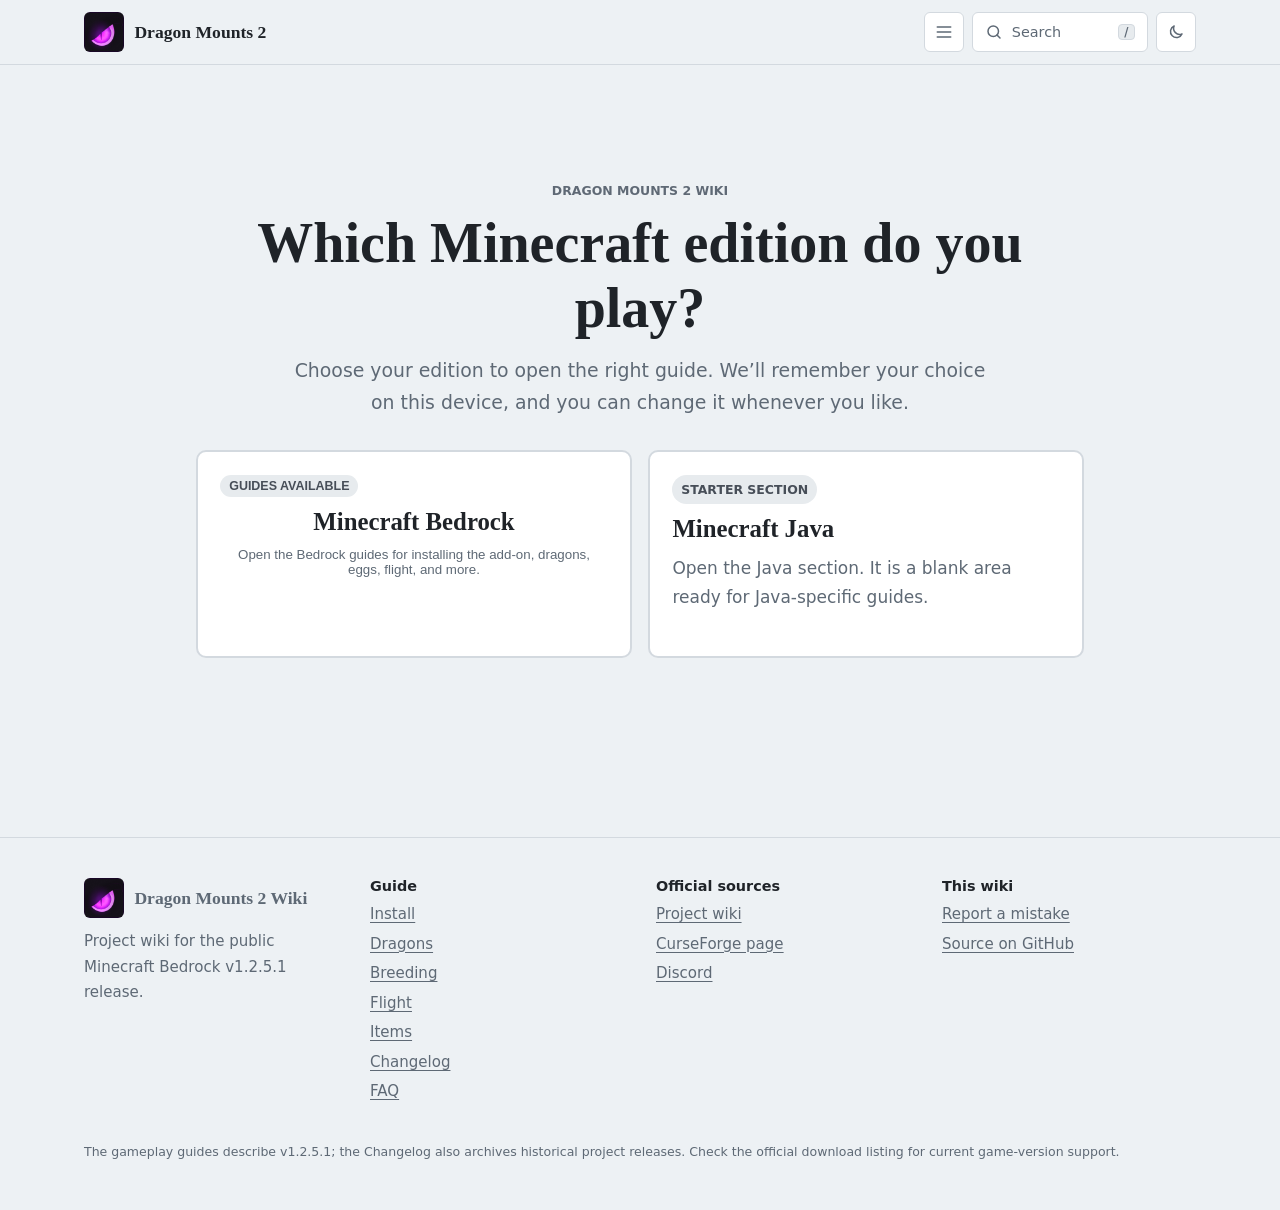
==== commit 7f244e06: "FixesAgain" ====
--- a/index.html
+++ b/index.html
@@ -4,11 +4,11 @@
 <meta name="viewport" content="width=device-width, initial-scale=1, viewport-fit=cover">
 <title>Dragon Mounts 2 Wiki</title>
 <meta name="description" content="Dragon Mounts 2 Wiki for Minecraft Bedrock and Java editions.">
-<meta name="theme-color" content="#2b2d30">
+<meta name="theme-color" content="#1f2328">
 <link rel="icon" href="textures/pack_icon.png" type="image/png">
 
 <script>try{var t=localStorage.getItem("dm2-theme");if(t==="dark"||t==="light")document.documentElement.setAttribute("data-theme",t)}catch(x){}</script>
-<link rel="stylesheet" href="assets/style.css?v=20261012-purple">
+<link rel="stylesheet" href="assets/style.css">
 </head>
 <body>
 <a class="skip" href="#main">Skip to content</a>
--- a/assets/style.css
+++ b/assets/style.css
@@ -1,15 +1,15 @@
 /* Dragon Mounts 2 Wiki: shared styles. No external fonts or libraries. */
 :root{
-  --bg:#f4edf9;--panel:#fdfaff;--soft:#eadcf4;--fg:#291a35;--mute:#665173;--line:#d8c7e4;
-  --a:var(--wiki-accent-light,#7543a5);--on-a:#fff;--at:color-mix(in srgb,var(--a) 62%,var(--fg));
-  --feature-bg:var(--wiki-feature-light,#fff);
+  --bg:#edf1f4;--panel:#fff;--soft:#e7ebee;--fg:#1f2328;--mute:#5e6975;--line:#d3d9df;
+  --a:var(--wiki-accent-light,#5e6b75);--on-a:#fff;--at:color-mix(in srgb,var(--a) 62%,var(--fg));
+  --feature-bg:var(--wiki-feature-light,#f8fafc);
   --serif:"Iowan Old Style","Palatino Linotype",Palatino,"Book Antiqua",Georgia,serif;
   --sans:ui-sans-serif,system-ui,-apple-system,"Segoe UI",Roboto,"Helvetica Neue",Arial,sans-serif;
   --r:6px;--hh:64px;color-scheme:light;
 }
-@media (prefers-color-scheme:dark){:root:not([data-theme]){--bg:#211629;--panel:#2b1e35;--soft:#3b2948;--fg:#f5effa;--mute:#c6b5d2;--line:#51405f;--a:var(--wiki-accent-dark,#d2a2f5);--on-a:#251530;--feature-bg:var(--wiki-feature-dark,#30203e);color-scheme:dark}}
+@media (prefers-color-scheme:dark){:root:not([data-theme]){--bg:#1f2328;--panel:#2d3339;--soft:#383f46;--fg:#f1f5f9;--mute:#c6ced6;--line:#4d5862;--a:var(--wiki-accent-dark,#b7bec6);--on-a:#1a2128;--feature-bg:var(--wiki-feature-dark,#20262d);color-scheme:dark}}
 :root[data-theme="light"]{color-scheme:light}
-:root[data-theme="dark"]{--bg:#211629;--panel:#2b1e35;--soft:#3b2948;--fg:#f5effa;--mute:#c6b5d2;--line:#51405f;--a:var(--wiki-accent-dark,#d2a2f5);--on-a:#251530;--feature-bg:var(--wiki-feature-dark,#30203e);color-scheme:dark}
+:root[data-theme="dark"]{--bg:#1f2328;--panel:#2d3339;--soft:#383f46;--fg:#f1f5f9;--mute:#c6ced6;--line:#4d5862;--a:var(--wiki-accent-dark,#b7bec6);--on-a:#1a2128;--feature-bg:var(--wiki-feature-dark,#20262d);color-scheme:dark}
 
 *,*::before,*::after{box-sizing:border-box}
 html{scroll-behavior:smooth;scroll-padding-top:calc(var(--hh) + env(safe-area-inset-top,0px) + 1.25rem);-webkit-text-size-adjust:100%}
@@ -320,7 +320,7 @@
 .edition-picker .lede{max-width:44rem;margin:.9rem auto 2rem;text-align:center}
 .edition-options{display:grid;grid-template-columns:repeat(auto-fit,minmax(min(100%,19rem),1fr));gap:1rem}
 .edition-card{display:grid;align-content:start;gap:.7rem;min-height:13rem;padding:1.4rem;border:2px solid var(--line);border-radius:10px;background:var(--panel);color:var(--fg);text-decoration:none;transition:border-color .15s,transform .15s,box-shadow .15s}
-.edition-card:hover,.edition-card:focus-visible{border-color:var(--a);color:var(--fg);transform:translateY(-3px);box-shadow:0 .8rem 2rem #21152d18}
+.edition-card:hover,.edition-card:focus-visible{border-color:var(--a);color:var(--fg);transform:translateY(-3px);box-shadow:0 .8rem 2rem rgba(20,24,29,.16)}
 .edition-card strong{font:700 1.55rem var(--serif)}
 .edition-card span{color:var(--mute)}
 .edition-card .edition-tag{justify-self:start;padding:.25rem .55rem;border-radius:99px;background:var(--soft);color:var(--at);font-size:.78rem;font-weight:700}
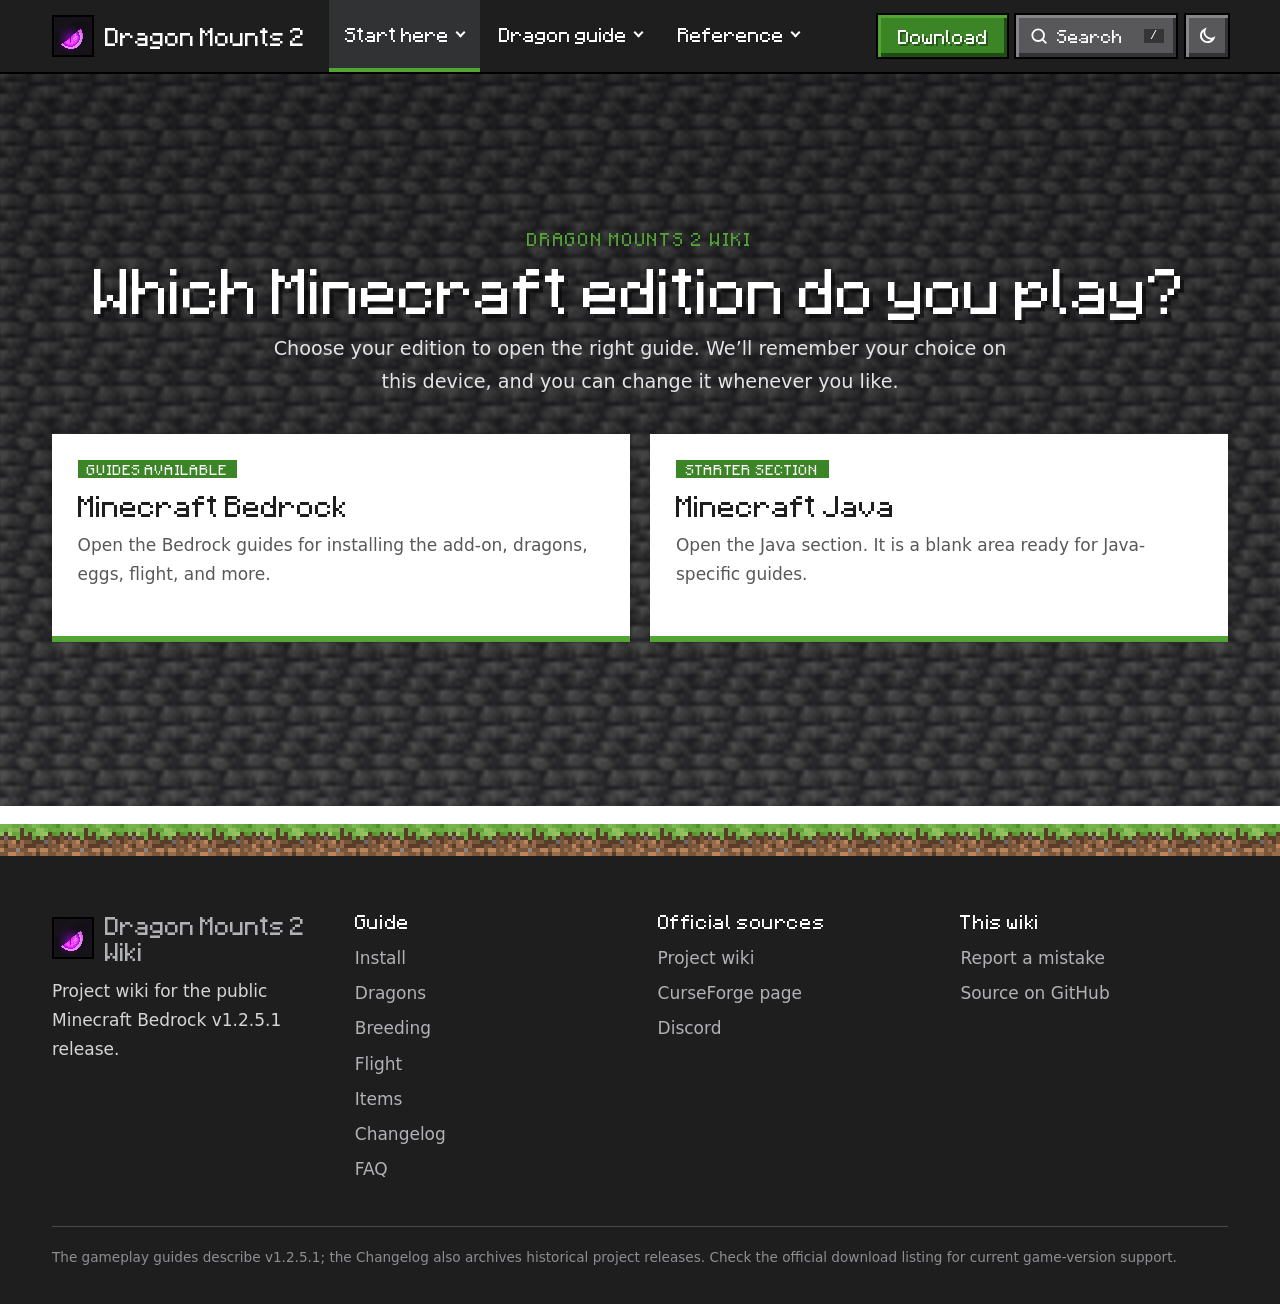
==== commit 0e4a2040: "fixes" ====
--- a/index.html
+++ b/index.html
@@ -74,6 +74,7 @@
 </div>
 </section>
 <div class="wrap home-note"><p class="note"><strong>Dragon Mounts 2 project guide.</strong> Mechanics and species are documented for the public v1.2.5.1 release. Check the <a href="https://github.com/DragonMounts-Team/DragonMounts2-Bedrock/wiki">project development wiki</a> for technical notes and the <a href="https://www.curseforge.com/minecraft-bedrock/addons/dragon-mounts-2/files/all">official download listing</a> for current game-version support.</p></div>
+<section class="wrap news" id="news"><h2>Latest news</h2><div class="news-grid" id="news-grid"><a class="news-card big" href="changelog.html"><span class="news-tag">CHANGELOG</span><strong>Loading the latest releases…</strong><span class="news-sum">Pre-releases and updates from GitHub appear here automatically.</span></a></div><p><a class="btn ghost sm" href="changelog.html">All releases and changelogs</a></p></section>
 <div class="wrap home-content">
 <h2 id="tasks"><a class="anchor" href="#tasks" aria-label="Link to this section">#</a>Browse the guide by goal</h2>
 <section class="task-group"><h3>Get started</h3><div class="tasks"><a href="install.html"><b>Install the add-on</b><span>Set up the packs in a Bedrock world.</span></a><a href="install.html#downloads"><b>Download options</b><span>Choose from the listed Dragon Mounts 2 download sites.</span></a><a href="dragons.html#species"><b>Find an egg</b><span>Look for nests in the Overworld, Nether, and End.</span></a><a href="breeding.html#hatching"><b>Hatch an egg</b><span>Interact until particles appear; hatching takes about 20 minutes.</span></a></div></section><section class="task-group"><h3>Raise and ride</h3><div class="tasks"><a href="breeding.html#taming"><b>Tame a dragon</b><span>Feed a wild dragon raw fish, except pufferfish.</span></a><a href="flight.html#controls"><b>Ride and fly</b><span>Equip a saddle, mount, then press Jump to take off.</span></a><a href="breeding.html#transformations"><b>Breed and transform eggs</b><span>Use fish to breed dragons; use blocks or lightning to transform eggs.</span></a></div></section><section class="task-group"><h3>Look things up</h3><div class="tasks"><a href="dragons.html#species"><b>Browse all 17 dragons</b><span>Compare egg images, breath types, natural nests, and transformations.</span></a><a href="items.html"><b>Items and equipment</b><span>Dragon scales, armor, tools, flutes, and more.</span></a><a href="faq.html"><b>FAQ and glossary</b><span>Find quick answers and common terms.</span></a><a href="https://www.curseforge.com/minecraft-bedrock/addons/dragon-mounts-2/files/all"><b>Release details</b><span>Check supported game versions and current release notes.</span></a></div></section>
@@ -148,6 +149,7 @@
 <script src="assets/config.js"></script>
 <script src="assets/data.js"></script>
 <script src="assets/app.js"></script>
+<script src="assets/live.js"></script>
 
 
 </body></html>
--- a/assets/style.css
+++ b/assets/style.css
@@ -1,382 +1,281 @@
-/* Dragon Mounts 2 Wiki: shared styles. No external fonts or libraries. */
+/* Dragon Mounts 2 Wiki: minecraft.net-inspired UI. Textures: assets/mc (Mojang). No external requests. */
+@font-face{font-family:"MC";src:url(fonts/minecraft.woff2) format("woff2");font-display:swap}
 :root{
-  --bg:#edf1f4;--panel:#fff;--soft:#e7ebee;--fg:#1f2328;--mute:#5e6975;--line:#d3d9df;
-  --a:var(--wiki-accent-light,#5e6b75);--on-a:#fff;--at:color-mix(in srgb,var(--a) 62%,var(--fg));
-  --feature-bg:var(--wiki-feature-light,#f8fafc);
-  --serif:"Iowan Old Style","Palatino Linotype",Palatino,"Book Antiqua",Georgia,serif;
-  --sans:ui-sans-serif,system-ui,-apple-system,"Segoe UI",Roboto,"Helvetica Neue",Arial,sans-serif;
-  --r:6px;--hh:64px;color-scheme:light;
+  --bg:#fff;--alt:#f2f2f2;--card:#fff;--fg:#1e1e1f;--mute:#58585a;--line:#d0d1d4;--line2:#b1b2b5;
+  --g1:#52a535;--g2:#3c8527;--g3:#1d4d13;           /* Minecraft green button: light / base / shadow */
+  --a:var(--wiki-accent-light,#2f7a1f);--at:var(--a);--on-a:#fff;
+  --nav:#1e1e1f;--nav2:#313233;--hero:var(--wiki-feature-light,#313233);
+  --field:#fff;--soft:#e6e6e7;--hl:#e8f5e2;
+  --mc:"MC","Minecraft",ui-monospace,Consolas,monospace;
+  --sans:"Noto Sans",ui-sans-serif,system-ui,-apple-system,"Segoe UI",Roboto,"Helvetica Neue",Arial,sans-serif;
+  --hh:72px;--r:0;color-scheme:light;
 }
-@media (prefers-color-scheme:dark){:root:not([data-theme]){--bg:#1f2328;--panel:#2d3339;--soft:#383f46;--fg:#f1f5f9;--mute:#c6ced6;--line:#4d5862;--a:var(--wiki-accent-dark,#b7bec6);--on-a:#1a2128;--feature-bg:var(--wiki-feature-dark,#20262d);color-scheme:dark}}
+@media (prefers-color-scheme:dark){:root:not([data-theme]){--bg:#1e1e1f;--alt:#262627;--card:#313233;--fg:#fff;--mute:#b1b2b5;--line:#48494a;--line2:#58585a;--a:var(--wiki-accent-dark,#6cc349);--field:#1e1e1f;--soft:#3a3b3c;--hl:#26361f;--hero:var(--wiki-feature-dark,#262627);color-scheme:dark}}
+:root[data-theme="dark"]{--bg:#1e1e1f;--alt:#262627;--card:#313233;--fg:#fff;--mute:#b1b2b5;--line:#48494a;--line2:#58585a;--a:var(--wiki-accent-dark,#6cc349);--field:#1e1e1f;--soft:#3a3b3c;--hl:#26361f;--hero:var(--wiki-feature-dark,#262627);color-scheme:dark}
 :root[data-theme="light"]{color-scheme:light}
-:root[data-theme="dark"]{--bg:#1f2328;--panel:#2d3339;--soft:#383f46;--fg:#f1f5f9;--mute:#c6ced6;--line:#4d5862;--a:var(--wiki-accent-dark,#b7bec6);--on-a:#1a2128;--feature-bg:var(--wiki-feature-dark,#20262d);color-scheme:dark}
-
 *,*::before,*::after{box-sizing:border-box}
-html{scroll-behavior:smooth;scroll-padding-top:calc(var(--hh) + env(safe-area-inset-top,0px) + 1.25rem);-webkit-text-size-adjust:100%}
+html{scroll-behavior:smooth;scroll-padding-top:calc(var(--hh) + env(safe-area-inset-top,0px) + 1rem);-webkit-text-size-adjust:100%}
 body{margin:0;background:var(--bg);color:var(--fg);font:400 1.0625rem/1.7 var(--sans);-webkit-font-smoothing:antialiased}
+img{image-rendering:pixelated}
+.editor-image-text img,.editor-gallery img,.editor-carousel img,.appearance-card img{image-rendering:auto}
 [hidden]{display:none!important}
-.theme-transitioning,.theme-transitioning *,.theme-transitioning *::before,.theme-transitioning *::after{transition:background-color .32s ease,color .32s ease,border-color .32s ease,box-shadow .32s ease}
-a{color:var(--at);text-underline-offset:.18em}
-a:hover{color:var(--fg)}
-:focus-visible{outline:2px solid var(--a);outline-offset:3px;border-radius:3px}
-h1,h2,h3{font-family:var(--serif);margin:0;line-height:1.15;letter-spacing:0}
-h2,h3{position:relative}
-h2{font-size:1.85rem;font-weight:700;margin:3rem 0 .9rem;padding-top:2rem;border-top:1px solid var(--line)}
-h2:first-child{margin-top:0;padding-top:0;border-top:0}
-h3{font-size:1.3rem;font-weight:700;margin:2rem 0 .5rem}
-p{margin:.7rem 0}
-ul,ol{padding-left:1.3rem}
-li{margin:.25rem 0}
-.wrap{width:100%;max-width:72rem;margin:0 auto;padding-inline:1.25rem;padding-inline:max(1.25rem,env(safe-area-inset-left,0px)) max(1.25rem,env(safe-area-inset-right,0px))}
-.skip{position:absolute;left:-999px;top:0;z-index:100;background:var(--a);color:var(--on-a);padding:.7rem 1rem;border-radius:0 0 var(--r) 0;font-weight:600}
-.skip:focus{left:0}
-.svg-sprite{position:absolute}
-.dragon-eye-accent{fill:var(--eyec,#fff)}
-.dragon-eye-pupil{fill:#05090d}
-.anchor{position:absolute;left:-1.2em;width:1em;color:var(--mute);text-decoration:none;opacity:0;font-family:var(--sans);font-weight:400;font-size:.8em;transition:opacity .15s}
+a{color:var(--at);text-underline-offset:.18em}a:hover{color:var(--fg)}
+:focus-visible{outline:3px solid var(--g1);outline-offset:2px}
+h1,h2,h3{font-family:var(--mc);font-weight:400;margin:0;line-height:1.2;letter-spacing:0;color:var(--fg)}
+h2{position:relative;font-size:1.9rem;margin:3.2rem 0 1rem;padding-bottom:.7rem}
+h2::after{content:"";position:absolute;left:0;bottom:0;width:4.5rem;height:6px;background:var(--g1);box-shadow:0 2px 0 var(--g3)}
+h2:first-child{margin-top:0}h3{position:relative;font-size:1.35rem;margin:2rem 0 .5rem}
+p{margin:.8rem 0}ul,ol{padding-left:1.3rem}li{margin:.3rem 0}
+code,kbd{font-family:ui-monospace,"Cascadia Mono",Consolas,monospace}
+code{padding:.1em .4em;background:var(--alt);border:1px solid var(--line);font-size:.88em}
+.wrap{width:100%;max-width:76rem;margin:0 auto;padding-inline:max(1.25rem,env(safe-area-inset-left,0px)) max(1.25rem,env(safe-area-inset-right,0px))}
+.skip{position:absolute;left:-999px;top:0;z-index:100;background:var(--g2);color:#fff;padding:.7rem 1rem}.skip:focus{left:0}
+.svg-sprite{position:absolute}.dragon-eye-accent{fill:var(--eyec,#fff)}.dragon-eye-pupil{fill:#05090d}
+.anchor{position:absolute;left:-1.3em;width:1em;color:var(--mute);text-decoration:none;opacity:0;font-size:.7em}
 h2:hover .anchor,h3:hover .anchor,.anchor:focus-visible{opacity:1}
-mark{background:var(--a);color:var(--on-a);border-radius:3px;padding:0 2px}
-.mute{color:var(--mute)}
-.nd{color:var(--mute);font-style:italic}
-
-/* ---------- site header ---------- */
-.site{position:sticky;top:0;z-index:30;padding-top:env(safe-area-inset-top,0px);background:var(--bg);border-bottom:1px solid var(--line)}
-.bar{display:flex;align-items:center;gap:.5rem 1rem;flex-wrap:wrap;min-height:var(--hh)}
-.brand{display:flex;align-items:center;gap:.65rem;text-decoration:none;color:var(--fg);font:700 1.1rem var(--serif);flex:none}
-.mark{width:40px;height:40px;border-radius:6px;object-fit:cover;flex:none}
-.tools{display:flex;align-items:center;gap:.5rem;margin-left:auto}
-.menu-toggle svg{width:20px;height:20px}
-.nav-drawer{position:fixed;inset:0 0 0 auto;margin:0 0 0 auto;width:min(23rem,calc(100vw - 1rem));height:100%;max-height:100dvh;border:0;border-left:1px solid var(--line);padding:1.25rem;background:var(--panel);color:var(--fg);box-shadow:-1rem 0 3rem rgba(0,0,0,.24);overflow-y:auto}
-@keyframes drawer-enter{from{opacity:.75;transform:translateX(1rem)}to{opacity:1;transform:translateX(0)}}
-@keyframes drawer-fade-enter{from{opacity:0}to{opacity:1}}
-.nav-drawer[open]{animation:drawer-enter .22s ease-out both}
-.nav-drawer::backdrop{background:rgba(0,0,0,.58)}
-.drawer-head{display:flex;align-items:center;justify-content:space-between;gap:1rem;padding-bottom:1rem;border-bottom:1px solid var(--line)}
-.drawer-head b{font:700 1.15rem var(--serif)}
+mark{background:#ffe85a;color:#000;padding:0 2px}.mute,.nd{color:var(--mute)}
+
+/* ===== buttons: minecraft.net bevelled blocks ===== */
+.btn,.edition-status button,.edition-switch button,.chipset button{display:inline-flex;align-items:center;justify-content:center;gap:.5rem;min-height:46px;padding:.55rem 1.4rem;
+  font:400 1rem/1.2 var(--mc);color:#fff;text-decoration:none;text-transform:none;cursor:pointer;border:0;border-radius:0;
+  background:var(--g2);box-shadow:inset 0 3px 0 var(--g1),inset 3px 0 0 var(--g1),inset 0 -4px 0 var(--g3),inset -3px 0 0 var(--g3),0 0 0 2px #000;margin:2px;text-shadow:2px 2px 0 rgba(0,0,0,.35)}
+.btn:hover,.edition-status button:hover,.edition-switch button:hover,.chipset button:hover{background:var(--g1);color:#fff}
+.btn:active{transform:translateY(2px)}
+.btn.ghost,.edition-status button,.edition-switch button,.chipset button{background:#58585a;box-shadow:inset 0 3px 0 #86868a,inset 3px 0 0 #86868a,inset 0 -4px 0 #313233,inset -3px 0 0 #313233,0 0 0 2px #000}
+.btn.ghost:hover,.edition-status button:hover,.edition-switch button:hover,.chipset button:hover{background:#6c6c6f}
+.btn.sm,.chipset button{min-height:36px;padding:.25rem 1rem;font-size:.9rem}
+.chipset button[aria-pressed="true"]{background:var(--g2);box-shadow:inset 0 3px 0 var(--g1),inset 3px 0 0 var(--g1),inset 0 -4px 0 var(--g3),inset -3px 0 0 var(--g3),0 0 0 2px #000}
+
+/* ===== header ===== */
+.site{position:sticky;top:0;z-index:40;padding-top:env(safe-area-inset-top,0px);background:var(--nav);border-bottom:2px solid #000;color:#fff}
+.bar{display:flex;align-items:center;gap:.5rem 1.5rem;min-height:var(--hh)}
+.brand{display:flex;align-items:center;gap:.7rem;text-decoration:none;color:#fff;font:400 1.25rem var(--mc);flex:none}
+.brand:hover{color:#fff}.mark{width:42px;height:42px;object-fit:cover;flex:none;border:2px solid #000;background:#58585a}
+.topnav{display:none;align-items:stretch;align-self:stretch;gap:.2rem;margin-right:auto}
+.tn-group{position:relative;display:flex;align-items:stretch}
+.tn-btn{appearance:none;background:none;border:0;border-bottom:4px solid transparent;color:#fff;font:400 .95rem var(--mc);padding:0 1rem;cursor:pointer;display:flex;align-items:center;gap:.5rem}
+.tn-btn::after{content:"";width:7px;height:7px;border:solid #fff;border-width:0 2px 2px 0;transform:translateY(-2px) rotate(45deg)}
+.tn-btn:hover,.tn-group.is-active .tn-btn,.tn-btn[aria-expanded="true"]{border-bottom-color:var(--g1);background:var(--nav2)}
+.tn-menu{position:absolute;top:100%;left:0;min-width:15rem;margin:0;padding:.5rem;list-style:none;background:var(--nav2);border:2px solid #000;border-top:0;box-shadow:0 10px 0 rgba(0,0,0,.25);display:none}
+.tn-group:hover .tn-menu,.tn-group:focus-within .tn-menu,.tn-btn[aria-expanded="true"]+.tn-menu{display:block}
+.tn-menu a{display:block;padding:.6rem .8rem;color:#fff;text-decoration:none;font-size:.95rem;border-left:4px solid transparent}
+.tn-menu a:hover,.tn-menu a[aria-current="page"]{background:#48494a;border-left-color:var(--g1);color:#fff}
+@media(min-width:960px){.topnav{display:flex}.menu-toggle{display:none!important}}
+.tools{display:flex;align-items:center;gap:.6rem;margin-left:auto}
+.tn-cta{display:none;align-items:center;min-height:42px;padding:.4rem 1.2rem;color:#fff;text-decoration:none;font:400 .95rem var(--mc);background:var(--g2);text-shadow:2px 2px 0 rgba(0,0,0,.35);
+  box-shadow:inset 0 3px 0 var(--g1),inset 3px 0 0 var(--g1),inset 0 -4px 0 var(--g3),inset -3px 0 0 var(--g3),0 0 0 2px #000}
+.tn-cta:hover{background:var(--g1);color:#fff}
+@media(min-width:640px){.tn-cta{display:inline-flex}}
+.sbtn,.ibtn{display:inline-flex;align-items:center;justify-content:center;gap:.5rem;min-height:42px;min-width:42px;padding:.3rem .8rem;border:0;border-radius:0;cursor:pointer;color:#fff;font:400 .9rem var(--mc);
+  background:#58585a;box-shadow:inset 0 3px 0 #86868a,inset 3px 0 0 #86868a,inset 0 -4px 0 #313233,inset -3px 0 0 #313233,0 0 0 2px #000}
+.sbtn:hover,.ibtn:hover{background:#6c6c6f}
+.ico{width:20px;height:20px;fill:none;stroke:#fff;stroke-width:2.2;stroke-linecap:square}
+.sbtn span,.sbtn kbd{display:none}.sbtn kbd{padding:0 .4rem;background:#0006;font-size:.75rem}
+@media(min-width:1100px){.sbtn span,.sbtn kbd{display:inline}.sbtn{min-width:10rem}.sbtn kbd{margin-left:auto}}
+.ibtn#theme{position:relative;overflow:hidden}.sun,.moon{position:absolute;transition:opacity .2s}
+.sun{opacity:0}.moon{opacity:1}
+:root[data-theme="dark"] .sun{opacity:1}:root[data-theme="dark"] .moon{opacity:0}
+@media (prefers-color-scheme:dark){:root:not([data-theme]) .sun{opacity:1}:root:not([data-theme]) .moon{opacity:0}}
+
+/* ===== drawer + sidebar ===== */
+.nav-drawer{position:fixed;inset:0 0 0 auto;margin:0 0 0 auto;width:min(23rem,calc(100vw - 1rem));height:100%;max-height:100dvh;padding:1.25rem;background:var(--nav);color:#fff;border:0;border-left:2px solid #000;overflow:auto}
+.nav-drawer::backdrop{background:rgba(0,0,0,.65)}
+.nav-drawer[open]{animation:drawer-in .2s steps(5) both}@keyframes drawer-in{from{transform:translateX(2rem);opacity:.4}to{transform:none;opacity:1}}
+.drawer-head{display:flex;align-items:center;justify-content:space-between;padding-bottom:1rem;margin-bottom:.5rem;border-bottom:2px solid #48494a}
+.drawer-head b{font:400 1.2rem var(--mc)}
 .drawer-section{margin-top:1.25rem}
-.drawer-section h2{margin:0 0 .45rem;padding:0;border:0;color:var(--mute);font:700 .78rem var(--sans)}
-.drawer-section ul{list-style:none;margin:0;padding:0}
-.drawer-section li{margin:0}
-.drawer-section a{display:block;padding:.55rem .65rem;border-radius:4px;color:var(--mute);text-decoration:none}
-.drawer-section a:hover,.drawer-section a[aria-current="page"]{background:var(--soft);color:var(--fg)}
-.sbtn,.ibtn{display:inline-flex;align-items:center;gap:.55rem;min-height:40px;border:1px solid var(--line);background:var(--panel);color:var(--mute);border-radius:var(--r);font:500 .9rem var(--sans);cursor:pointer}
-.sbtn{padding:0 .75rem}
-.ibtn{width:40px;justify-content:center}
-.ibtn#theme{position:relative;overflow:hidden}
-.ibtn#theme .ico{position:absolute;inset:0;margin:auto;transition:transform .28s cubic-bezier(.2,.8,.2,1),opacity .18s ease}
-.sbtn:hover,.ibtn:hover{color:var(--fg);border-color:var(--mute)}
-.sbtn span,.sbtn kbd{display:none}
-.sbtn kbd{font:600 .72rem var(--sans);border:1px solid var(--line);border-radius:4px;padding:0 .35rem;background:var(--soft)}
-@media(min-width:760px){.sbtn span,.sbtn kbd{display:inline}.sbtn{min-width:11rem}.sbtn kbd{margin-left:auto}}
-.ico{width:18px;height:18px;fill:none;stroke:currentColor;stroke-width:2;stroke-linecap:round;stroke-linejoin:round;flex:none}
-.sun{opacity:0;transform:rotate(-45deg) scale(.65)}
-:root[data-theme="dark"] .sun{opacity:1;transform:rotate(0) scale(1)}
-:root[data-theme="dark"] .moon{opacity:0;transform:rotate(45deg) scale(.65)}
-:root[data-theme="light"] .moon{opacity:1;transform:rotate(0) scale(1)}
-@media (prefers-color-scheme:dark){:root:not([data-theme]) .sun{opacity:1;transform:rotate(0) scale(1)}:root:not([data-theme]) .moon{opacity:0;transform:rotate(45deg) scale(.65)}}
-
-/* ---------- page heading and layout ---------- */
-.phead{padding:3rem 0 2rem;border-bottom:1px solid var(--line)}
-.phead h1{font-size:2.7rem;font-weight:700}
-.lede{color:var(--mute);font-size:1.18rem;max-width:40rem;margin-top:.9rem}
-.layout{display:grid;gap:1.5rem;padding-block:2rem 1rem}
-.layout>*{min-width:0}
-.layout>article{width:100%;max-width:58rem;margin-inline:auto}
-.home-feature{overflow:hidden;background:var(--feature-bg);color:var(--fg)}
-.home-feature-inner{display:grid;grid-template-columns:minmax(0,1.1fr) minmax(17rem,.9fr);align-items:center;gap:1.5rem;padding-block:2.4rem}
-.home-feature-copy{min-width:0}
-.home-feature h1{font-size:3.1rem}
-.home-feature .lede{max-width:35rem;margin:.8rem 0 1.25rem;color:var(--mute);font-size:1.12rem}
-.eyebrow{margin:0 0 .65rem;color:var(--a);font-size:.78rem;font-weight:700}
-.feature-actions{display:flex;flex-wrap:wrap;gap:.65rem}
-.home-feature .btn.ghost{color:var(--fg);border-color:var(--line)}
-.home-feature .btn.ghost:hover{border-color:var(--fg);color:var(--fg)}
-.feature-release{display:flex;flex-wrap:wrap;align-items:center;gap:.35rem .8rem;margin:1.4rem 0 0;padding-top:.8rem;border-top:1px solid var(--line);color:var(--mute);font-size:.9rem}
-.feature-release span:first-child{font-size:.72rem;font-weight:700;color:var(--a)}
-.feature-release b{color:var(--fg)}
-.home-icon{width:min(100%,22rem);aspect-ratio:1;justify-self:end;display:grid;grid-template-rows:minmax(0,1fr) auto;gap:.6rem;margin:0;padding:0;text-align:center}
-.home-icon img{display:block;width:100%;height:100%;min-height:0;object-fit:contain;image-rendering:pixelated;background-color:transparent;border:0;padding:0;filter:drop-shadow(0 1rem 1.6rem rgba(0,0,0,.32))}
-.home-icon figcaption{color:var(--mute);font-size:.78rem;font-weight:700}
-.home-note{padding-top:.2rem}
-@media(max-width:700px){.home-feature-inner{grid-template-columns:1fr;gap:.8rem;padding-block:1.5rem}.home-icon{grid-row:1;width:min(100%,10rem);justify-self:center}.home-feature-copy{grid-row:2;text-align:center}.home-feature .lede{margin-inline:auto}.feature-actions,.feature-release{justify-content:center}}
-.wide{max-width:none!important}
-
-/* ---------- components ---------- */
-.note{margin:1.2rem 0;padding:.9rem 1.15rem;border-left:3px solid var(--a);background:var(--soft);border-radius:0 var(--r) var(--r) 0;color:var(--mute);font-size:.98rem}
-.note p{margin:.3rem 0}.note strong{color:var(--fg)}
-.tbl{overflow-x:auto;margin:1.2rem 0;border:1px solid var(--line);border-radius:var(--r);background:var(--panel)}
-table{border-collapse:collapse;width:100%;font-size:.98rem}
-th,td{text-align:left;padding:.75rem 1rem;border-top:1px solid var(--line);vertical-align:top}
-thead th{border-top:0;background:var(--soft);font-weight:600;white-space:nowrap}
-tbody th{font-weight:600;color:var(--mute);white-space:nowrap}
-tr.hl td,tr.hl th{background:color-mix(in srgb,var(--a) 14%,var(--panel));color:var(--fg)}
+.drawer-section h2,.guide-group h2{margin:0 0 .4rem;padding:0;font:400 .8rem var(--mc);color:var(--mute);text-transform:uppercase;letter-spacing:.08em}
+.drawer-section h2::after,.guide-group h2::after{display:none}
+.drawer-section ul,.guide-group ul{list-style:none;margin:0;padding:0}.drawer-section li,.guide-group li{margin:0}
+.drawer-section a,.guide-group a{display:block;padding:.5rem .75rem;color:inherit;text-decoration:none;border-left:4px solid transparent}
+.drawer-section a:hover,.guide-group a:hover{background:rgba(127,127,127,.18);color:inherit}
+.drawer-section a[aria-current="page"],.guide-group a[aria-current="page"]{border-left-color:var(--g1);background:rgba(82,165,53,.16);font-weight:600}
+.guide-group+.guide-group{margin-top:1.3rem}
+.layout{display:grid;gap:2rem;padding-block:4rem 3rem}.guide-sidebar>nav+.guide-group{margin-top:1.6rem}.layout>*{min-width:0}
+.layout.has-sidebar{grid-template-columns:minmax(12rem,15rem) minmax(0,1fr);align-items:start;gap:3rem}
+.guide-sidebar{position:sticky;top:calc(var(--hh) + 1.25rem);max-height:calc(100vh - var(--hh) - 2.5rem);overflow-y:auto;padding-right:.5rem}
+.guide-sidebar .guide-group a{color:var(--fg)}
+@media(max-width:900px){.layout.has-sidebar{grid-template-columns:minmax(0,1fr)}.guide-sidebar{display:none}}
+
+/* ===== page hero (dark band, grass divider) ===== */
+.phead,.home-feature,.edition-picker{position:relative;background:linear-gradient(rgba(0,0,0,.55),rgba(0,0,0,.35)),var(--hero) url(mc/deepslate.png) 0 0/64px 64px;color:#fff}
+.phead{padding:3.4rem 0 3.6rem}
+.phead::after,.home-feature::after,.foot::before{content:"";position:absolute;left:0;right:0;bottom:0;height:32px;background:url(mc/grass_block_side.png) 0 0/64px 64px repeat-x;transform:translateY(100%);image-rendering:pixelated;pointer-events:none;z-index:1}
+.phead h1,.home-feature h1,.edition-picker h1{color:#fff;text-shadow:4px 4px 0 rgba(0,0,0,.5)}
+.phead h1{font-size:clamp(2.1rem,5vw,3.4rem)}
+.lede{margin:.9rem 0 0;max-width:46rem;color:#e4e4e6;font-size:1.2rem}
+.eyebrow{margin:0 0 .6rem;color:var(--g1);font:400 .9rem var(--mc);letter-spacing:.12em;text-transform:uppercase}
+
+/* ===== home ===== */
+.home-feature{margin-bottom:32px}
+.home-feature h1{font-size:clamp(2.3rem,6vw,4rem)}
+.home-feature-inner{display:grid;grid-template-columns:minmax(0,1.1fr) minmax(16rem,.9fr);align-items:center;gap:2rem;padding-block:3.4rem 3.8rem}
+.feature-actions{display:flex;flex-wrap:wrap;gap:.8rem;margin:1.6rem 0}
+.feature-release{display:flex;flex-wrap:wrap;gap:.4rem .9rem;margin:1.2rem 0 0;padding:.5rem .9rem;background:rgba(0,0,0,.45);width:fit-content;font-size:.9rem;border-left:4px solid var(--g1)}
+.feature-release span:first-child{color:#bbb;font-size:.75rem;letter-spacing:.1em}.feature-release b{color:#7fe05a;font-weight:400;font-family:var(--mc)}
+.home-icon{width:min(100%,22rem);aspect-ratio:1;justify-self:end;display:grid;grid-template-rows:minmax(0,1fr) auto;gap:.6rem;margin:0;padding:1.2rem;text-align:center;background:rgba(0,0,0,.4);border:2px solid #000;box-shadow:inset 0 0 0 4px rgba(255,255,255,.06)}
+.home-icon img{width:100%;height:100%;object-fit:contain}.home-icon figcaption{color:#b1b2b5;font-size:.85rem}
+.home-note{margin-block:2rem}
+.note{padding:1rem 1.3rem;margin:1rem 0;background:var(--alt);border-left:6px solid var(--g1)}.note p{margin:.3rem 0}
+.home-content{padding-bottom:3rem}
+.home-content>h2{text-align:center;font-size:clamp(1.7rem,4vw,2.4rem);margin-top:3.5rem}
+.home-content>h2::after{left:50%;transform:translateX(-50%)}
+.task-group>h3{margin:2.2rem 0 .8rem}
+.tasks{display:grid;grid-template-columns:repeat(auto-fit,minmax(min(100%,17rem),1fr));gap:1rem;margin:1rem 0}
+.task-group .tasks{grid-template-columns:repeat(auto-fit,minmax(min(100%,14rem),1fr))}
+.tasks a,.edition-card{display:grid;align-content:start;gap:.3rem;padding:1.2rem 1.3rem;color:var(--fg);text-decoration:none;background:var(--card);border:1px solid var(--line);border-bottom:5px solid var(--line2);transition:transform .12s,border-color .12s}
+.tasks a:hover,.edition-card:hover,.edition-card:focus-visible{transform:translateY(-4px);border-bottom-color:var(--g1);color:var(--fg)}
+.tasks a b{font:400 1.05rem var(--mc)}.tasks a span{color:var(--mute);font-size:.93rem}
+.cta,.contribute-actions,.quick-actions{display:flex;flex-wrap:wrap;gap:.8rem;margin:1.3rem 0}
+
+/* ===== edition picker ===== */
+.edition-picker{min-height:calc(100vh - var(--hh) - 6rem);display:grid;align-content:center;padding-block:3.5rem 4rem;text-align:center;margin-bottom:32px}
+.edition-picker h1{font-size:clamp(1.9rem,4.5vw,3.2rem)}.edition-picker .lede{margin-inline:auto}
+.edition-options{display:grid;grid-template-columns:repeat(auto-fit,minmax(min(100%,19rem),1fr));gap:1.3rem;margin-top:2.2rem;text-align:left}
+.edition-card{min-height:13rem;padding:1.6rem;cursor:pointer;font:inherit;text-align:left;gap:.7rem;border:0;border-bottom:6px solid var(--g1)}
+.edition-card strong{font:400 1.5rem var(--mc)}.edition-card span{color:var(--mute)}
+.edition-tag{width:fit-content;padding:.15rem .6rem;background:var(--g2);color:#fff!important;font:400 .7rem var(--mc)!important;letter-spacing:.08em}
+.edition-status{display:flex;flex-wrap:wrap;align-items:center;justify-content:space-between;gap:.5rem;padding:.6rem max(1.25rem,calc((100vw - 76rem)/2 + 1.25rem));background:var(--nav2);color:#fff;font-size:.9rem}
+.edition-switch{display:flex;gap:.5rem}
+.java-empty,.not-found{text-align:center;padding:5rem 1rem}.java-empty h2::after{left:50%;transform:translateX(-50%)}
+.not-found h1{font-size:4rem}
+
+/* ===== tables / facts / panels ===== */
+.tbl{overflow-x:auto;margin:1.3rem 0;border:1px solid var(--line)}
+table{width:100%;border-collapse:collapse;font-size:.95rem}
+th,td{padding:.7rem .9rem;text-align:left;vertical-align:top;border-bottom:1px solid var(--line)}
+thead th{background:var(--nav2);color:#fff;font:400 .9rem var(--mc)}
+tbody th{font-weight:600}tbody tr:nth-child(even){background:var(--alt)}tr.hl td,tr.hl th{background:var(--hl)}
 .dragon-roster{min-width:58rem}
-.dragon-roster th,.dragon-roster td{vertical-align:middle}
-.dragon-roster th:first-child{width:10rem}
-.dragon-roster td:nth-child(2){width:5rem}
-.dragon-roster td:nth-child(3){width:8rem}
-.dragon-roster-thumb{display:block;width:3.25rem;height:3.25rem;object-fit:contain;border:1px solid var(--line);border-radius:4px;background:var(--soft)}
-.dragon-source-type{display:inline-flex;padding:.25rem .55rem;border:1px solid var(--line);border-radius:999px;background:var(--soft);font-size:.82rem;white-space:nowrap}
-.source-line{margin-top:1rem;color:var(--mute);font-size:.92rem}
-.troubleshooting-note{margin-top:1rem}
-dl.facts{display:grid;grid-template-columns:max-content minmax(0,1fr);margin:1rem 0;border:1px solid var(--line);border-radius:var(--r);background:var(--panel)}
-dl.facts dt,dl.facts dd{margin:0;padding:.75rem 1rem;border-top:1px solid var(--line)}
-dl.facts dt:first-of-type,dl.facts dt:first-of-type+dd{border-top:0}
-dl.facts dt{color:var(--mute);padding-right:2rem}
-dl.facts dd{font-weight:500}
-.panel{background:var(--panel);border:1px solid var(--line);border-radius:var(--r);padding:1.25rem 1.4rem;margin:1.2rem 0}
-.panel>h3:first-child{margin-top:0}
-.btn{display:inline-flex;align-items:center;min-height:44px;padding:0 1.2rem;border-radius:var(--r);background:var(--a);color:var(--on-a);font-weight:600;text-decoration:none;border:1px solid var(--a)}
-.btn:hover{color:var(--on-a);filter:brightness(1.06)}
-.btn.ghost{background:transparent;color:var(--fg);border-color:var(--line)}
-.btn.ghost:hover{border-color:var(--mute);color:var(--fg)}
-.btn.sm{min-height:36px;font-size:.9rem;padding:0 .9rem}
-
-/* accordions */
-details.q{background:var(--panel);border:1px solid var(--line);border-radius:var(--r);margin:.5rem 0}
-details.q>summary{cursor:pointer;padding:.95rem 1.2rem;font:600 1.02rem var(--sans);list-style:none;display:flex;align-items:center;gap:.8rem}
-details.q>summary::-webkit-details-marker{display:none}
-details.q>summary::after{content:"+";margin-left:auto;font-weight:500;font-size:1.3rem;line-height:1;color:var(--mute)}
-details.q[open]>summary::after{content:"\2212"}
-details.q>summary .n{margin-left:auto;margin-right:.2rem;background:var(--soft);border:1px solid var(--line);border-radius:999px;padding:0 .6rem;font:600 .78rem var(--sans);color:var(--mute)}
-details.q>summary .n+*{margin-left:0}
-details.q>summary:has(.n)::after{margin-left:0}
-details.q .body{padding:0 1.2rem 1.05rem;color:var(--mute)}
-details.q .body p{margin:.3rem 0}
-details.q ul{margin:0;padding:0 1.2rem 1rem 2.4rem;color:var(--mute)}
-
-/* search / filter bars */
-.finder{display:flex;flex-wrap:wrap;gap:.6rem;margin:1.3rem 0 .8rem;align-items:center}
-.finder input[type=search]{flex:1 1 15rem;font:inherit;padding:.75rem 1rem;border-radius:var(--r);border:1px solid var(--line);background:var(--panel);color:var(--fg);min-height:46px}
-.chipset{display:flex;flex-wrap:wrap;gap:.4rem;margin:.4rem 0}
-.chipset button{font:500 .88rem var(--sans);padding:.4rem .9rem;border-radius:999px;border:1px solid var(--line);background:var(--panel);color:var(--mute);cursor:pointer;min-height:38px}
-.chipset button:hover{color:var(--fg)}
-.chipset button[aria-pressed="true"]{background:var(--fg);color:var(--bg);border-color:var(--fg)}
-.count{color:var(--mute);font-size:.92rem;margin:.9rem 0}
-.empty{padding:1.2rem;border:1px dashed var(--line);border-radius:var(--r);color:var(--mute)}
-
-/* home: tasks + path */
-.tasks{display:grid;grid-template-columns:repeat(auto-fit,minmax(min(100%,17rem),1fr));gap:0 2.5rem;margin:1rem 0}
-.tasks a{display:block;padding:1rem 0;border-top:1px solid var(--line);text-decoration:none;color:var(--fg)}
-.tasks a b{display:block;font:650 1.05rem var(--sans)}
-.tasks a span{color:var(--mute);font-size:.95rem}
-.tasks a:hover b{color:var(--at);text-decoration:underline;text-underline-offset:.2em}
-ol.path{list-style:none;padding:0;margin:1rem 0;counter-reset:p}
-ol.path li{counter-increment:p;display:grid;grid-template-columns:3rem 1fr;gap:0 .5rem;padding:1rem 0;border-top:1px solid var(--line);margin:0}
-ol.path li::before{content:counter(p);font:700 2rem/1 var(--serif);color:var(--at)}
-ol.path b{display:block;font:650 1.08rem var(--sans)}
-ol.path span{color:var(--mute)}
-.three{display:grid;gap:1.5rem 2.5rem;grid-template-columns:repeat(auto-fit,minmax(15rem,1fr));margin:1rem 0}
-.editor-three-columns{grid-template-columns:repeat(3,minmax(0,1fr))}
-.three>div{border-top:1px solid var(--line);padding-top:.9rem}
-.three h3{margin:0 0 .3rem}.three p{color:var(--mute);margin:.2rem 0 .6rem}
-.editor-image-text{display:grid;grid-template-columns:repeat(2,minmax(0,1fr));align-items:center;gap:1.5rem;margin:1.5rem 0;padding:1.2rem;border:1px solid var(--line);border-radius:var(--r);background:var(--panel)}
+.dragon-roster-thumb{width:56px;height:56px;object-fit:contain;background:var(--alt);border:1px solid var(--line);padding:4px}
+dl.facts{display:grid;grid-template-columns:max-content minmax(0,1fr);margin:1.2rem 0;border:1px solid var(--line);background:var(--card)}
+dl.facts dt,dl.facts dd{margin:0;padding:.7rem 1rem;border-top:1px solid var(--line)}
+dl.facts dt{color:var(--mute);background:var(--alt)}dl.facts dt:first-of-type,dl.facts dt:first-of-type+dd{border-top:0}
+.source-line,.dragon-source-type,.troubleshooting-note{color:var(--mute);font-size:.9rem}
+.panel{padding:1.3rem 1.5rem;margin:1.2rem 0;background:var(--card);border:1px solid var(--line);border-bottom:5px solid var(--line2)}.panel>h3:first-child{margin-top:0}
+
+/* ===== accordions ===== */
+details.q,.release-entry,.editor-collapsible{margin:.8rem 0;background:var(--card);border:1px solid var(--line);border-left:6px solid var(--line2);overflow:hidden}
+details[open].q,.release-entry[open],.editor-collapsible[open]{border-left-color:var(--g1)}
+details.q>summary,.release-entry>summary,.editor-collapsible>summary{display:flex;align-items:center;justify-content:space-between;gap:1rem;padding:1rem 1.2rem;cursor:pointer;list-style:none}
+details>summary::-webkit-details-marker{display:none}
+details.q>summary::after,.release-entry>summary::after,.editor-collapsible>summary::after{content:"+";flex:none;width:28px;height:28px;display:grid;place-items:center;background:var(--g2);color:#fff;font:400 1.1rem var(--mc);box-shadow:inset 0 2px 0 var(--g1),inset 0 -3px 0 var(--g3)}
+details[open]>summary::after{content:"–"}details>summary:hover{background:var(--alt)}
+details.q .body,.editor-collapsible>div{padding:.3rem 1.3rem 1.1rem;border-top:1px solid var(--line)}
+.release-list{display:grid;gap:.4rem;margin:1rem 0 2rem}
+.release-entry>summary>span:first-child{display:grid;min-width:12rem}
+.release-entry>summary b{font:400 1.15rem var(--mc)}.release-entry>summary small{color:var(--mute);font-size:.85rem}
+.release-summary{flex:1;color:var(--mute);font-size:.93rem}
+.release-entry>ul{margin:0;padding:.9rem 1.3rem .5rem 2.6rem;border-top:1px solid var(--line)}
+.release-source{margin:0;padding:.3rem 1.3rem 1rem}
+.release-entry[data-stage="Pre-release"]{border-left-color:#d49a00}.release-entry[data-stage="Hotfix"]{border-left-color:#c0392b}
+
+/* ===== forms ===== */
+.finder{margin:1rem 0}
+input,select,textarea,#sq{width:100%;min-height:46px;padding:.55rem .9rem;color:var(--fg);font:400 1rem var(--sans);background:var(--field);border:2px solid var(--line2);border-radius:0;box-shadow:inset 0 3px 0 rgba(0,0,0,.08)}
+input:focus,select:focus,textarea:focus{outline:0;border-color:var(--g1);box-shadow:0 0 0 3px rgba(82,165,53,.35)}
+.chipset{display:flex;flex-wrap:wrap;gap:.6rem;margin:.9rem 0}.count,.empty{color:var(--mute)}
+
+/* ===== paths / steps / progress ===== */
+ol.path{list-style:none;padding:0;counter-reset:p}
+ol.path li{counter-increment:p;display:grid;grid-template-columns:3.4rem 1fr;gap:0 .8rem;padding:1.1rem 0;border-top:1px solid var(--line);margin:0}
+ol.path li::before{content:counter(p);grid-row:span 2;display:grid;place-items:center;width:2.7rem;height:2.7rem;background:var(--g2);color:#fff;font:400 1.2rem var(--mc);box-shadow:inset 0 3px 0 var(--g1),inset 0 -4px 0 var(--g3)}
+ol.path b{font:400 1.1rem var(--mc)}ol.path span{color:var(--mute)}
+.steps{list-style:none;padding:0}.steps li{margin:.6rem 0}.steps label{display:flex;gap:.8rem;align-items:flex-start;cursor:pointer}
+.steps input,.editor-checklist input{appearance:none;flex:none;width:24px;height:24px;min-height:0;padding:0;margin:2px 0 0;border:0;box-shadow:none;background:url(mc/checkbox.png) center/100% 100%;image-rendering:pixelated;cursor:pointer}
+.steps input:checked,.editor-checklist input:checked{background-image:url(mc/checkbox_selected.png)}
+.steps input:checked+span,.editor-checklist input:checked+span{color:var(--mute);text-decoration:line-through}
+.steps small{display:block;color:var(--mute)}
+.prog{height:20px;background:#1e1e1f;border:2px solid #000;padding:2px;overflow:hidden}
+#pbar{display:block;height:100%;width:0;background:repeating-linear-gradient(90deg,#7fe05a 0 8px,#52a535 8px 16px);transition:width .3s steps(8)}#ptxt{color:var(--mute);font-size:.9rem}
+
+/* ===== item cards with inventory slots ===== */
+.items{display:grid;grid-template-columns:repeat(auto-fill,minmax(min(100%,16rem),1fr));gap:1rem;margin:1rem 0;padding:0;list-style:none}
+.item{display:grid;grid-template-columns:auto 1fr;gap:.2rem 1rem;align-items:start;padding:1.1rem;background:var(--card);border:1px solid var(--line);border-bottom:5px solid var(--line2)}
+.item:hover{border-bottom-color:var(--g1)}
+.item svg{grid-row:span 2;width:56px;height:56px;padding:10px;fill:none;stroke:#fff;stroke-width:1.8;background:#8b8b8b;border:2px solid #373737;border-right-color:#fff;border-bottom-color:#fff;box-shadow:inset 3px 3px 0 #373737}
+.item b{font:400 1rem var(--mc)}.item p{margin:0;color:var(--mute);font-size:.92rem;grid-column:2}
+
+/* ===== appearance explorer ===== */
+.appearance-explorer{display:grid;grid-template-columns:repeat(auto-fit,minmax(min(100%,19rem),1fr));gap:1.2rem;margin:1rem 0 3rem}
+.appearance-card{min-width:0;padding:1rem;background:var(--card);border:1px solid var(--line);border-bottom:5px solid var(--line2);scroll-margin-top:calc(var(--hh) + 1rem)}
+.appearance-card:hover,.appearance-card:focus-within{border-bottom-color:var(--g1)}
+.appearance-card h3{margin:0 0 .7rem;font-size:1.15rem}.appearance-card figure{margin:0}
+.appearance-card img{display:block;width:100%;height:auto;aspect-ratio:818/392;object-fit:contain;background:#3a3b3c}
+.appearance-card figcaption{margin-top:.5rem;color:var(--mute);font-size:.9rem}
+.appearance-card label{display:grid;gap:.35rem;margin-top:.8rem;color:var(--mute);font-size:.85rem}
+
+/* ===== editor-made blocks ===== */
+.three{display:grid;gap:1.2rem;grid-template-columns:repeat(auto-fit,minmax(15rem,1fr));margin:1.2rem 0}
+.editor-three-columns{grid-template-columns:repeat(3,minmax(0,1fr))}.three h3{margin-top:0}
+.editor-section{margin:2rem 0}.editor-section>h2{margin-top:0}
+.editor-image-text{display:grid;grid-template-columns:repeat(2,minmax(0,1fr));align-items:center;gap:1.6rem;margin:1.6rem 0;padding:1.3rem;background:var(--card);border:1px solid var(--line);border-bottom:5px solid var(--line2)}
 .editor-image-text figure,.editor-gallery figure{min-width:0;margin:0}
-.editor-image-text img,.editor-gallery img{display:block;width:100%;height:auto;border-radius:calc(var(--r) - 2px);object-fit:cover}
-.editor-image-text figcaption,.editor-gallery figcaption{margin-top:.45rem;color:var(--mute);font-size:.88rem}
-.editor-image-text-copy h3{margin:.2rem 0 .6rem}
-.editor-image-text-copy p{margin:.3rem 0;color:var(--mute)}
-.editor-image-right figure{grid-column:2;grid-row:1}
-.editor-image-right .editor-image-text-copy{grid-column:1;grid-row:1}
-.editor-gallery{display:grid;grid-template-columns:repeat(auto-fit,minmax(min(100%,14rem),1fr));gap:1rem;margin:1.5rem 0}
-.editor-gallery img{aspect-ratio:4/3}
-.editor-carousel{display:flex;gap:1rem;margin:1.5rem 0;padding:.25rem .1rem .8rem;overflow-x:auto;overscroll-behavior-inline:contain;scroll-snap-type:x mandatory;scrollbar-color:var(--line) transparent}
-.editor-carousel figure{flex:0 0 min(76%,24rem);scroll-snap-align:start}
-.editor-carousel img{width:100%;aspect-ratio:4/3;object-fit:cover;border-radius:var(--r)}
-.editor-video{margin:1.5rem 0}
-.editor-video iframe{display:block;width:100%;aspect-ratio:16/9;border:0;border-radius:var(--r);background:var(--soft)}
-.editor-video figcaption{margin-top:.45rem;color:var(--mute);font-size:.88rem}
-.editor-video-link{display:inline-flex;align-items:center;min-height:2.25rem;padding:.35rem .8rem;border:1px solid var(--line);border-radius:var(--r);color:var(--at);font-weight:600;text-decoration:none}
-.editor-video-link:hover{border-color:var(--a);background:var(--soft)}
-.editor-section{margin:2rem 0;padding:1.5rem;border:1px solid var(--line);border-radius:var(--r)}
-.editor-section>h2{margin-top:.25rem}
-.editor-section>p:first-of-type{color:var(--mute)}
-.editor-button-block{margin:1rem 0}
-.editor-button-block .btn{display:inline-flex;align-items:center;justify-content:center;min-height:2.7rem;padding:.65rem 1.1rem;border-radius:var(--r);background:var(--a);color:var(--on-a);font-weight:650;text-decoration:none}
-.editor-button-block .btn:hover{filter:brightness(.94)}
-.editor-toc{margin:1.25rem 0;padding:1rem 1.2rem;border:1px solid var(--line);border-radius:var(--r);background:var(--panel)}
-.editor-toc h3{margin:.1rem 0 .6rem}
-.editor-toc ul{margin:.3rem 0;padding-left:1.2rem}
-.editor-spacer{min-height:1rem}
-.editor-collapsible{margin:1rem 0;padding:.85rem 1rem;border:1px solid var(--line);border-radius:var(--r);background:var(--panel)}
-.editor-collapsible>summary{font-weight:650;cursor:pointer}
-.editor-collapsible>div{padding-top:.4rem}
-.editor-columns>.editor-column{min-width:0;padding:1rem;border:1px solid var(--line);border-radius:var(--r);background:var(--panel)}
-.editor-columns>.editor-column:first-child{border-top:1px solid var(--line)}
-.editor-columns .editor-column h3{margin-top:0}
-.editor-callout{position:relative;padding:1rem 1.15rem;border:1px solid color-mix(in srgb,var(--a) 24%,var(--line));border-left:4px solid var(--a);border-radius:var(--r);background:color-mix(in srgb,var(--a) 7%,var(--panel))}
-.editor-callout-label{display:block;margin-bottom:.35rem;color:var(--fg);font:700 .78rem var(--sans);letter-spacing:.04em}
-.editor-callout p{margin:.25rem 0}
-.editor-callout-tip{--a:#31845b}
-.editor-callout-warning{--a:#bd7912}
-.editor-callout-success{--a:#31845b}
-.editor-code{max-width:100%;margin:1.2rem 0;padding:1rem 1.15rem;overflow-x:auto;border:1px solid var(--line);border-radius:var(--r);background:var(--soft);color:var(--fg);font: .9rem/1.65 ui-monospace,SFMono-Regular,Consolas,monospace;white-space:pre-wrap;overflow-wrap:anywhere}
-.editor-code code{font:inherit}
-.editor-checklist{margin:1rem 0;padding:0;list-style:none}
-.editor-checklist li{margin:.45rem 0}
-.editor-checklist label{display:flex;align-items:flex-start;gap:.65rem;cursor:pointer}
-.editor-checklist input{width:1.1rem;height:1.1rem;flex:0 0 auto;margin:.22rem 0 0;accent-color:var(--a);cursor:pointer}
-.editor-checklist input:checked+span{color:var(--mute);text-decoration:line-through}
-@media(max-width:700px){.editor-image-text{grid-template-columns:1fr;gap:.9rem;padding:.9rem}.editor-three-columns{grid-template-columns:1fr}}
-@media(max-width:700px){.editor-image-right figure,.editor-image-right .editor-image-text-copy{grid-column:1;grid-row:auto}}
-.cta{display:flex;flex-wrap:wrap;gap:.6rem;margin-top:1.6rem}
-.release-strip{display:flex;flex-wrap:wrap;align-items:center;gap:.45rem 1rem;margin:1.35rem 0;padding:.8rem 0;border-block:1px solid var(--line)}
-.release-strip span:first-child{font:700 .72rem var(--sans);color:var(--mute)}
-.release-strip b{font:700 1.1rem var(--serif)}
-.release-strip span:nth-of-type(2){color:var(--mute);font-size:.92rem}
-.release-strip a{margin-left:auto;font-size:.92rem;font-weight:600}
-
-/* ---------- Dragon appearance explorer ---------- */
-.appearance-explorer{display:grid;grid-template-columns:repeat(auto-fit,minmax(min(100%,19rem),1fr));gap:1rem;margin:1rem 0 3rem}
-.appearance-card{min-width:0;padding:1rem;border:1px solid var(--line);border-radius:var(--r);background:var(--panel);scroll-margin-top:calc(var(--hh) + 1rem)}
-.appearance-card:hover,.appearance-card:focus-within{border-color:var(--a);box-shadow:0 .35rem 1.2rem rgba(0,0,0,.08)}
-.appearance-card h3{margin:0 0 .6rem;font-size:1.15rem}
-.appearance-card figure{margin:0}
-.appearance-card img{display:block;width:100%;height:auto;aspect-ratio:818/392;object-fit:contain;background:var(--soft)}
-.appearance-card figcaption{display:flex;justify-content:space-between;align-items:baseline;gap:.75rem;padding:.65rem 0;color:var(--mute);font-size:.9rem}
-.appearance-card figcaption b{color:var(--fg);font-weight:650}
-.appearance-card label{display:grid;gap:.35rem;color:var(--mute);font-size:.84rem;font-weight:600}
-.appearance-card select{width:100%;min-height:42px;padding:.5rem .75rem;border:1px solid var(--line);border-radius:4px;background:var(--panel);color:var(--fg);font:500 .98rem var(--sans)}
-.appearance-card select:hover{border-color:var(--a)}
-
-/* ---------- items ---------- */
-.items{display:grid;grid-template-columns:repeat(auto-fill,minmax(min(100%,15.5rem),1fr));gap:.75rem;margin:1rem 0;padding:0;list-style:none}
-.item{display:flex;gap:.9rem;background:var(--panel);border:1px solid var(--line);border-radius:var(--r);padding:1rem 1.1rem;margin:0}
-.item:hover{border-color:var(--a)}
-.item svg{flex:none;width:2.2rem;height:2.2rem;padding:.4rem;border-radius:var(--r);background:var(--soft);fill:none;stroke:var(--at);stroke-width:1.7;stroke-linecap:round;stroke-linejoin:round}
-.item b{display:block;font:650 1rem/1.3 var(--sans)}
-.item p{margin:.3rem 0 0;color:var(--mute);font-size:.92rem;line-height:1.5}
-
-/* ---------- install ---------- */
-.prog{height:6px;background:var(--soft);border:1px solid var(--line);border-radius:3px;overflow:hidden}
-#pbar{display:block;height:100%;width:0;background:var(--a);transition:width .3s}
-#ptxt{color:var(--mute);font-size:.92rem;margin:.6rem 0 0}
-.steps{list-style:none;padding:0;margin:1rem 0 0;counter-reset:n}
-.steps li{counter-increment:n;border-top:1px solid var(--line);margin:0}
-.steps label{display:flex;gap:.9rem;align-items:flex-start;padding:1rem 0;cursor:pointer}
-.steps input{accent-color:var(--a);width:1.2rem;height:1.2rem;margin:.28rem 0 0;flex:none}
-.steps span::before{content:counter(n) ". ";font-weight:700}
-.steps input:checked+span{color:var(--mute);text-decoration:line-through}
-.steps small{display:block;color:var(--mute);font-size:.92rem;text-decoration:none}
-
-/* ---------- footer ---------- */
-.foot{margin-top:4rem;padding:2.5rem 0 3rem;border-top:1px solid var(--line);color:var(--mute);font-size:.94rem}
-.footgrid{display:grid;gap:2rem;grid-template-columns:repeat(auto-fit,minmax(11rem,1fr))}
-.foot h4{margin:0 0 .5rem;font:600 .9rem var(--sans);color:var(--fg)}
-.foot ul{list-style:none;margin:0;padding:0}
-.foot li{margin:.25rem 0}
-.foot a{color:var(--mute)}.foot a:hover{color:var(--fg)}
-.foot .brand{margin-bottom:.6rem}
-.foot small{display:block;margin-top:2rem}
-
-/* ---------- search dialog ---------- */
-#sx{position:fixed;inset:0;z-index:60;background:rgba(5,8,12,.62);display:flex;justify-content:center;align-items:flex-start;padding:10vh 1rem 1rem}
-.sbox{width:100%;max-width:38rem;background:var(--panel);border:1px solid var(--line);border-radius:10px;overflow:hidden;box-shadow:0 24px 60px rgba(0,0,0,.4)}
-#sq{width:100%;border:0;border-bottom:1px solid var(--line);background:none;color:var(--fg);font:inherit;font-size:1.08rem;padding:1.05rem 1.2rem;outline:none}
-#sres{max-height:55vh;overflow:auto}
-#sres a{display:flex;justify-content:space-between;gap:1rem;color:var(--fg);text-decoration:none;padding:.75rem 1.2rem;border-bottom:1px solid var(--line)}
-#sres a:hover,#sres a:focus-visible{background:var(--soft);outline:0}
-#sres small{color:var(--mute);flex:none}
-#sres p{padding:1rem 1.2rem;color:var(--mute);margin:0}
-.sfoot{padding:.55rem 1.2rem;font-size:.82rem;color:var(--mute);border-top:1px solid var(--line)}
-
-@keyframes page-enter{from{opacity:.75;transform:translateY(5px)}to{opacity:1;transform:translateY(0)}}
-@media(prefers-reduced-motion:no-preference){main{animation:page-enter .28s ease-out both}}
-@media(prefers-reduced-motion:reduce){html{scroll-behavior:auto}*,*::before,*::after{transition:none!important;animation:none!important}:root.theme-transitioning,:root.theme-transitioning *,:root.theme-transitioning *::before,:root.theme-transitioning *::after{transition:background-color .22s ease,color .22s ease,border-color .22s ease,box-shadow .22s ease!important}:root .nav-drawer[open]{animation:drawer-fade-enter .18s ease-out both!important}.task-group .tasks a:hover{transform:none}}
+.editor-image-text img,.editor-gallery img,.editor-carousel img{display:block;width:100%;height:auto;border:2px solid #000}
+.editor-image-text figcaption,.editor-gallery figcaption,.editor-video figcaption{margin-top:.4rem;color:var(--mute);font-size:.88rem}
+.editor-image-right figure{grid-column:2;grid-row:1}.editor-image-right .editor-image-text-copy{grid-column:1;grid-row:1}.editor-image-text-copy h3{margin-top:0}
+.editor-gallery{display:grid;grid-template-columns:repeat(auto-fit,minmax(min(100%,14rem),1fr));gap:1rem;margin:1.6rem 0}.editor-gallery img{aspect-ratio:4/3;object-fit:cover}
+.editor-carousel{display:flex;gap:1rem;margin:1.6rem 0;padding:.4rem .2rem .9rem;overflow-x:auto;scroll-snap-type:x mandatory;scrollbar-color:var(--g2) var(--alt)}
+.editor-carousel figure{flex:0 0 min(85%,22rem);margin:0;scroll-snap-align:start}.editor-carousel img{aspect-ratio:4/3;object-fit:cover}
+.editor-video{margin:1.6rem 0}.editor-video iframe{display:block;width:100%;aspect-ratio:16/9;border:2px solid #000;background:#000}.editor-video-link{display:inline-block;margin-top:.4rem}
+.editor-button-block{margin:1.3rem 0}
+.editor-toc{padding:1.1rem 1.4rem;margin:1.3rem 0;background:var(--alt);border-left:6px solid var(--g1)}.editor-toc h3{margin-top:0}.editor-toc ul{margin:0;padding-left:1.2rem}
+.editor-spacer{height:2rem}
+.editor-columns{display:grid;grid-template-columns:repeat(auto-fit,minmax(15rem,1fr));gap:1rem;margin:1.3rem 0}
+.editor-column{min-width:0;padding:1.1rem 1.3rem;background:var(--card);border:1px solid var(--line);border-bottom:5px solid var(--line2)}.editor-column h3{margin-top:0}
+.editor-callout{margin:1.3rem 0;padding:1rem 1.3rem;background:var(--alt);border-left:8px solid #3b82f6}.editor-callout p{margin:.3rem 0}
+.editor-callout-label{display:block;margin-bottom:.2rem;font:400 .8rem var(--mc);letter-spacing:.08em;text-transform:uppercase}
+.editor-callout-tip{border-left-color:#3b82f6}.editor-callout-warning{border-left-color:#e8a200}.editor-callout-success{border-left-color:var(--g1)}
+.editor-code{max-width:100%;margin:1.3rem 0;padding:1rem 1.2rem;overflow-x:auto;background:#1e1e1f;color:#e8e8e8;border:2px solid #000;white-space:pre-wrap;overflow-wrap:anywhere}.editor-code code{background:none;border:0;padding:0;color:inherit}
+.editor-checklist{list-style:none;padding:0}.editor-checklist li{margin:.5rem 0}.editor-checklist label{display:flex;gap:.8rem;cursor:pointer}
+.release-strip{display:flex;flex-wrap:wrap;gap:.5rem 1rem;align-items:center;margin:1rem 0;padding:.8rem 1.1rem;background:var(--nav2);color:#fff;border-left:6px solid var(--g1)}
+.release-strip span:first-child{color:#b1b2b5;font-size:.8rem}.release-strip b{color:#7fe05a;font-weight:400;font-family:var(--mc)}.release-strip a{margin-left:auto;color:#fff}
+
+/* ===== footer ===== */
+.foot{position:relative;margin-top:48px;padding:3.5rem 0 2.2rem;background:var(--nav);color:#d6d6d8;border-top:2px solid #000}
+.foot::before{bottom:auto;top:0;transform:translateY(-100%)}
+.footgrid{display:grid;gap:2.2rem;grid-template-columns:repeat(auto-fit,minmax(11rem,1fr))}
+.foot h4{margin:0 0 .8rem;color:#fff;font:400 .95rem var(--mc);letter-spacing:.04em}
+.foot ul{list-style:none;margin:0;padding:0}.foot li{margin:.4rem 0}
+.foot a{color:#b1b2b5;text-decoration:none}.foot a:hover{color:#fff;text-decoration:underline}
+.foot .brand{margin-bottom:.8rem}.foot small{display:block;margin-top:2.2rem;padding-top:1.2rem;border-top:1px solid #48494a;color:#8d8e91;font-size:.85rem}
+
+/* ===== search ===== */
+#sx{position:fixed;inset:0;z-index:60;display:grid;align-items:start;justify-items:center;padding:9vh 1rem 1rem;background:rgba(0,0,0,.72)}
+.sbox{width:100%;max-width:40rem;padding:1.1rem;overflow:hidden;background:var(--card);border:2px solid #000;border-bottom:6px solid var(--g1)}
+#sres{max-height:55vh;overflow:auto;margin-top:.7rem}
+#sres a{display:block;padding:.65rem .8rem;color:var(--fg);text-decoration:none;border-left:4px solid transparent}
+#sres a:hover,#sres a:focus-visible{background:var(--alt);border-left-color:var(--g1)}
+#sres small{display:block;color:var(--mute)}#sres p{color:var(--mute);padding:.5rem}.sfoot{margin-top:.6rem;color:var(--mute);font-size:.8rem}
+
+@keyframes page-enter{from{opacity:0;transform:translateY(8px)}to{opacity:1;transform:none}}
+@media(prefers-reduced-motion:no-preference){main{animation:page-enter .25s ease-out both}}
+@media(prefers-reduced-motion:reduce){html{scroll-behavior:auto}*,*::before,*::after{transition:none!important;animation:none!important}}
+@media(max-width:700px){
+  .home-feature-inner{grid-template-columns:1fr;gap:.8rem;padding-block:2rem 2.6rem}
+  .home-icon{grid-row:1;width:min(100%,10rem);justify-self:center}.home-feature-copy{grid-row:2;text-align:center}
+  .feature-actions{justify-content:center}.feature-release{margin-inline:auto}.home-feature .lede{margin-inline:auto}
+  .editor-image-text{grid-template-columns:1fr;gap:.9rem}.editor-three-columns{grid-template-columns:1fr}
+  .editor-image-right figure,.editor-image-right .editor-image-text-copy{grid-column:1;grid-row:auto}
+}
+@media(max-width:600px){h2{font-size:1.5rem}.brand{min-width:0;font-size:1rem;gap:.45rem}.mark{width:36px;height:36px}
+  dl.facts{grid-template-columns:1fr}dl.facts dd{border-top:0;padding-top:0}.release-strip a{margin-left:0}article{overflow-wrap:anywhere}}
 @media print{.site,.nav-drawer,.menu-toggle,.foot,.finder,.chipset,.skip{display:none!important}body{background:#fff;color:#000}details.q .body{display:block}}
 
-@media(max-width:560px){h2{font-size:1.55rem}.phead h1{font-size:2.25rem}.home-feature h1{font-size:2.4rem}.release-strip a{margin-left:0}dl.facts{grid-template-columns:1fr}dl.facts dt{padding-bottom:0;border-top:1px solid var(--line)!important}dl.facts dd{border-top:0!important;padding-top:.2rem}dl.facts dt:first-of-type{border-top:0!important}.brand{font-size:1rem}}
-
-/* ---------- guide organization ---------- */
-.nav-drawer .guide-group,.guide-sidebar .guide-group{margin-top:1.25rem}
-.nav-drawer .guide-group h2,.guide-sidebar .guide-group h2{
-  margin:0 0 .45rem;padding:0;border:0;color:var(--mute);font:700 .78rem var(--sans)
-}
-.nav-drawer .guide-group ul,.guide-sidebar .guide-group ul{list-style:none;margin:0;padding:0}
-.nav-drawer .guide-group li,.guide-sidebar .guide-group li{margin:0}
-.nav-drawer .guide-group a,.guide-sidebar .guide-group a{
-  display:block;padding:.48rem .6rem;border-radius:4px;color:var(--mute);text-decoration:none
-}
-.nav-drawer .guide-group a:hover,.nav-drawer .guide-group a[aria-current="page"],
-.guide-sidebar .guide-group a:hover,.guide-sidebar .guide-group a[aria-current="page"]{
-  background:var(--soft);color:var(--fg)
-}
-.layout.has-sidebar{grid-template-columns:minmax(11rem,13rem) minmax(0,1fr);align-items:start;gap:2rem}
-.layout.has-sidebar>article{max-width:58rem;margin:0}
-.guide-sidebar{position:sticky;top:calc(var(--hh) + 1rem);max-height:calc(100vh - var(--hh) - 2rem);overflow-y:auto;padding:.25rem 0 1rem}
-.guide-sidebar .guide-group + .guide-group{margin-top:1.5rem;padding-top:1.2rem;border-top:1px solid var(--line)}
-.guide-sidebar .guide-group a{font-size:.9rem}
-.task-group{margin:1.6rem 0 2rem}
-.task-group>h3{margin:0 0 .7rem;font:700 .78rem var(--sans);letter-spacing:.07em;text-transform:uppercase;color:var(--mute)}
-.task-group .tasks{grid-template-columns:repeat(auto-fit,minmax(min(100%,14rem),1fr));gap:.75rem;margin:.5rem 0 0}
-.task-group .tasks a{padding:1rem;border:1px solid var(--line);border-radius:var(--r);background:var(--panel);transition:border-color .15s,transform .15s}
-.task-group .tasks a:hover{border-color:var(--a);transform:translateY(-2px)}
-
-/* ---------- edition chooser ---------- */
-.edition-picker{min-height:calc(100vh - var(--hh) - 8rem);display:grid;align-content:center;padding-block:3rem}
-.edition-picker-inner{width:100%;max-width:58rem;margin-inline:auto}
-.edition-picker .eyebrow{text-align:center}
-.edition-picker h1{font-size:clamp(2.25rem,6vw,3.5rem);text-align:center}
-.edition-picker .lede{max-width:44rem;margin:.9rem auto 2rem;text-align:center}
-.edition-options{display:grid;grid-template-columns:repeat(auto-fit,minmax(min(100%,19rem),1fr));gap:1rem}
-.edition-card{display:grid;align-content:start;gap:.7rem;min-height:13rem;padding:1.4rem;border:2px solid var(--line);border-radius:10px;background:var(--panel);color:var(--fg);text-decoration:none;transition:border-color .15s,transform .15s,box-shadow .15s}
-.edition-card:hover,.edition-card:focus-visible{border-color:var(--a);color:var(--fg);transform:translateY(-3px);box-shadow:0 .8rem 2rem rgba(20,24,29,.16)}
-.edition-card strong{font:700 1.55rem var(--serif)}
-.edition-card span{color:var(--mute)}
-.edition-card .edition-tag{justify-self:start;padding:.25rem .55rem;border-radius:99px;background:var(--soft);color:var(--at);font-size:.78rem;font-weight:700}
-.edition-switch{margin:1rem auto 0;text-align:center}
-.edition-switch button{min-height:40px;padding:.55rem .9rem;border:1px solid var(--line);border-radius:var(--r);background:var(--panel);color:var(--fg);font:600 .92rem var(--sans);cursor:pointer}
-.edition-switch button:hover{border-color:var(--a)}
-.edition-status{display:flex;align-items:center;justify-content:space-between;gap:1rem;padding:.7rem max(1.25rem,calc((100% - 72rem)/2));border-bottom:1px solid var(--line);background:var(--soft);font-size:.9rem}
-.edition-status button{padding:.35rem .65rem;border:1px solid var(--line);border-radius:var(--r);background:var(--panel);color:var(--fg);font:600 .85rem var(--sans);cursor:pointer}
-.java-empty{max-width:48rem;margin:2rem auto;padding:clamp(1.2rem,4vw,2.2rem);border:1px solid var(--line);border-radius:10px;background:var(--panel)}
-.java-empty h2{margin-top:0;padding-top:0;border-top:0}
-.java-empty .cta{margin-top:1.2rem}
-.task-group .tasks a b{margin-bottom:.2rem}
-@media(max-width:900px){.layout.has-sidebar{grid-template-columns:minmax(0,1fr)}.guide-sidebar{display:none}}
-.home-content{padding-bottom:1rem}
-.contribute-actions{margin-top:1rem}
-.not-found{padding:5rem 0}
-.not-found h1{font-size:2.6rem}
-
-/* ---------- interaction polish ---------- */
-.btn,.sbtn,.ibtn,.edition-switch button,.edition-status button,.chipset button,
-.appearance-card,.appearance-card select,.item,.nav-drawer .guide-group a,
-.guide-sidebar .guide-group a,.drawer-section a,.foot a,details.q>summary{
-  transition:background-color .18s ease,color .18s ease,border-color .18s ease,
-    box-shadow .18s ease,filter .18s ease
-}
-details.q>summary:hover{background:var(--soft)}
-.release-list{display:grid;gap:.65rem;margin:1rem 0 2rem}
-.release-entry{overflow:hidden;border:1px solid var(--line);border-radius:var(--r);background:var(--panel)}
-.release-entry>summary{display:flex;align-items:center;flex-wrap:wrap;gap:.5rem 1rem;padding:.9rem 1.1rem;cursor:pointer;list-style:none}
-.release-entry>summary::-webkit-details-marker{display:none}
-.release-entry>summary::after{content:"+";margin-left:auto;color:var(--mute);font-size:1.25rem}
-.release-entry[open]>summary::after{content:"−"}
-.release-entry>summary>span:first-child{display:grid;min-width:12rem}
-.release-entry>summary small{color:var(--mute);font-size:.82rem}
-.release-summary{flex:1 1 22rem;color:var(--mute);font-size:.94rem}
-.release-entry>ul{margin:.2rem 1.1rem 1rem;padding-left:1.2rem}
-.release-source{margin:.4rem 1.1rem 1rem;font-size:.92rem}
-.release-entry>summary:hover{background:var(--soft)}
-
-/* Keep the shared controls and content usable on narrow phones. */
-@media(max-width:600px){
-  :root{--hh:56px}
-  .wrap{padding-inline:1rem;padding-inline:max(1rem,env(safe-area-inset-left,0px)) max(1rem,env(safe-area-inset-right,0px))}
-  .bar{flex-wrap:nowrap;gap:.4rem;min-height:var(--hh)}
-  .brand{min-width:0;gap:.4rem;font-size:.9rem}
-  .mark{width:32px;height:32px}
-  .tools{flex:none;gap:.25rem}
-  .sbtn{width:40px;justify-content:center;padding:0}
-  .ibtn,.sbtn{min-width:40px;min-height:40px}
-  .layout{gap:1rem;padding-block:1.4rem .5rem}
-  .edition-status{align-items:flex-start;padding-inline:1rem;padding-inline:max(1rem,env(safe-area-inset-left,0px)) max(1rem,env(safe-area-inset-right,0px));font-size:.84rem}
-  .edition-status button{flex:none}
-  .edition-picker{min-height:calc(100svh - var(--hh) - 6rem);padding-block:2rem}
-  .edition-card{min-height:0;padding:1.15rem}
-  .nav-drawer{width:min(23rem,100vw);height:100dvh;padding:calc(1rem + env(safe-area-inset-top,0px)) calc(1rem + env(safe-area-inset-right,0px)) calc(1rem + env(safe-area-inset-bottom,0px)) calc(1rem + env(safe-area-inset-left,0px))}
-  #sx{padding:calc(1rem + env(safe-area-inset-top,0px)) 1rem calc(1rem + env(safe-area-inset-bottom,0px))}
-  #sres{max-height:55dvh}
-  article{overflow-wrap:anywhere}
-}
+/* ===== news cards (minecraft.net "Latest news" style) ===== */
+.news{margin-top:2.5rem}
+.news-grid{display:grid;gap:1rem;grid-template-columns:repeat(auto-fill,minmax(16rem,1fr));margin:1.2rem 0}
+.news-card{position:relative;display:flex;flex-direction:column;gap:.5rem;min-height:12rem;padding:1.1rem 1.2rem 2.6rem;color:#fff;text-decoration:none;border:2px solid #000;
+  background:linear-gradient(rgba(0,0,0,.5),rgba(0,0,0,.72)),url(mc/dirt.png) 0 0/64px;image-rendering:pixelated;box-shadow:inset 0 3px 0 rgba(255,255,255,.12),0 4px 0 #000;transition:transform .12s}
+.news-card[data-stage="Pre-release"]{background:linear-gradient(rgba(0,0,0,.5),rgba(0,0,0,.72)),url(mc/cobblestone.png) 0 0/64px}
+.news-card[data-stage="Hotfix"]{background:linear-gradient(rgba(0,0,0,.5),rgba(0,0,0,.72)),url(mc/obsidian.png) 0 0/64px}
+.news-card.big{grid-column:1/-1;min-height:15rem;background:linear-gradient(rgba(0,0,0,.35),rgba(0,0,0,.75)),url(mc/grass_block_top.png) 0 0/64px}
+.news-card:hover{transform:translateY(-4px);color:#fff}.news-card:hover strong{text-decoration:underline}
+.news-card strong{font:400 1.35rem/1.2 var(--mc);text-shadow:2px 2px 0 rgba(0,0,0,.5)}.news-card.big strong{font-size:2rem}
+.news-tag{align-self:flex-start;padding:.1rem .6rem;background:var(--g2);font:400 .75rem var(--mc);box-shadow:inset 0 -3px 0 var(--g3);letter-spacing:.05em}
+.news-card[data-stage="Pre-release"] .news-tag{background:#b8860b;box-shadow:inset 0 -3px 0 #6b4e06}
+.news-card[data-stage="Hotfix"] .news-tag{background:#a93226;box-shadow:inset 0 -3px 0 #641e16}
+.news-sum{font-size:.9rem;color:#e3e3e5;max-width:46rem}.news-card time{position:absolute;left:1.2rem;bottom:.8rem;font:400 .8rem var(--mc);color:#b1b2b5}
+.commit-feed{list-style:none;padding:0;display:grid;gap:.4rem}
+.commit-feed li{display:flex;flex-wrap:wrap;justify-content:space-between;gap:.2rem 1rem;padding:.6rem .9rem;background:var(--card);border:2px solid var(--line);border-left:6px solid var(--g1)}
+.commit-feed a{text-decoration:none;color:var(--fg)}.commit-feed a:hover{color:var(--at)}.commit-feed small{color:var(--mute)}
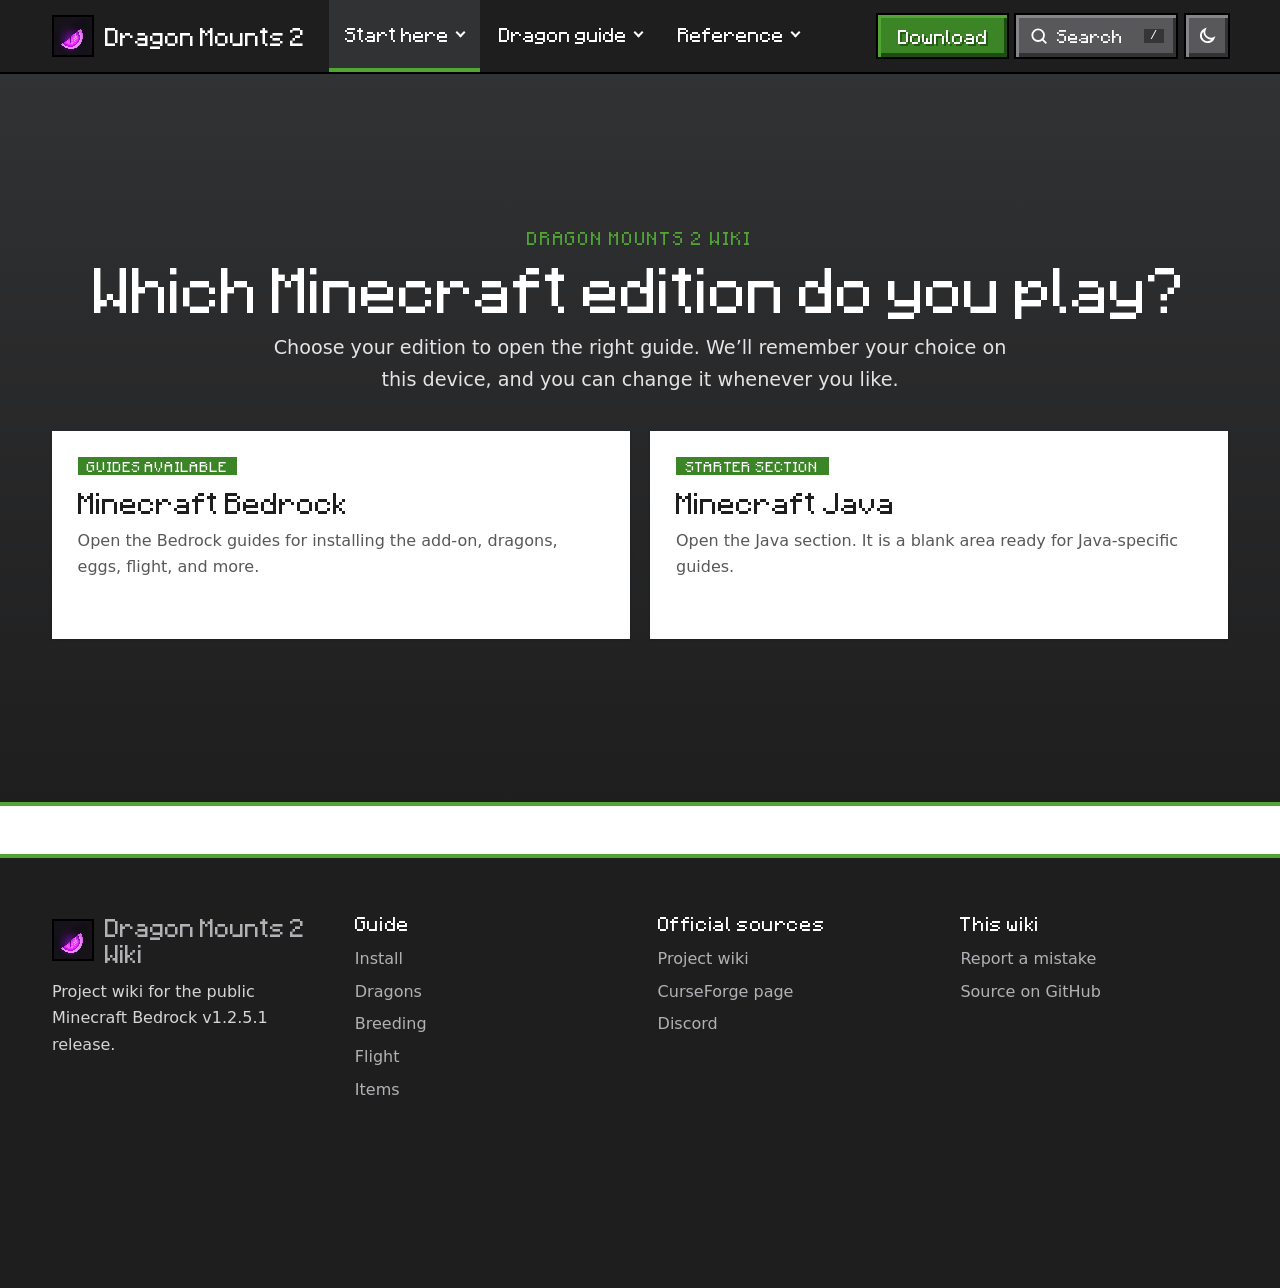
==== commit 5ef3a0d4: "." ====
--- a/index.html
+++ b/index.html
@@ -74,7 +74,6 @@
 </div>
 </section>
 <div class="wrap home-note"><p class="note"><strong>Dragon Mounts 2 project guide.</strong> Mechanics and species are documented for the public v1.2.5.1 release. Check the <a href="https://github.com/DragonMounts-Team/DragonMounts2-Bedrock/wiki">project development wiki</a> for technical notes and the <a href="https://www.curseforge.com/minecraft-bedrock/addons/dragon-mounts-2/files/all">official download listing</a> for current game-version support.</p></div>
-<section class="wrap news" id="news"><h2>Latest news</h2><div class="news-grid" id="news-grid"><a class="news-card big" href="changelog.html"><span class="news-tag">CHANGELOG</span><strong>Loading the latest releases…</strong><span class="news-sum">Pre-releases and updates from GitHub appear here automatically.</span></a></div><p><a class="btn ghost sm" href="changelog.html">All releases and changelogs</a></p></section>
 <div class="wrap home-content">
 <h2 id="tasks"><a class="anchor" href="#tasks" aria-label="Link to this section">#</a>Browse the guide by goal</h2>
 <section class="task-group"><h3>Get started</h3><div class="tasks"><a href="install.html"><b>Install the add-on</b><span>Set up the packs in a Bedrock world.</span></a><a href="install.html#downloads"><b>Download options</b><span>Choose from the listed Dragon Mounts 2 download sites.</span></a><a href="dragons.html#species"><b>Find an egg</b><span>Look for nests in the Overworld, Nether, and End.</span></a><a href="breeding.html#hatching"><b>Hatch an egg</b><span>Interact until particles appear; hatching takes about 20 minutes.</span></a></div></section><section class="task-group"><h3>Raise and ride</h3><div class="tasks"><a href="breeding.html#taming"><b>Tame a dragon</b><span>Feed a wild dragon raw fish, except pufferfish.</span></a><a href="flight.html#controls"><b>Ride and fly</b><span>Equip a saddle, mount, then press Jump to take off.</span></a><a href="breeding.html#transformations"><b>Breed and transform eggs</b><span>Use fish to breed dragons; use blocks or lightning to transform eggs.</span></a></div></section><section class="task-group"><h3>Look things up</h3><div class="tasks"><a href="dragons.html#species"><b>Browse all 17 dragons</b><span>Compare egg images, breath types, natural nests, and transformations.</span></a><a href="items.html"><b>Items and equipment</b><span>Dragon scales, armor, tools, flutes, and more.</span></a><a href="faq.html"><b>FAQ and glossary</b><span>Find quick answers and common terms.</span></a><a href="https://www.curseforge.com/minecraft-bedrock/addons/dragon-mounts-2/files/all"><b>Release details</b><span>Check supported game versions and current release notes.</span></a></div></section>
--- a/assets/style.css
+++ b/assets/style.css
@@ -262,20 +262,50 @@
   dl.facts{grid-template-columns:1fr}dl.facts dd{border-top:0;padding-top:0}.release-strip a{margin-left:0}article{overflow-wrap:anywhere}}
 @media print{.site,.nav-drawer,.menu-toggle,.foot,.finder,.chipset,.skip{display:none!important}body{background:#fff;color:#000}details.q .body{display:block}}
 
-/* ===== news cards (minecraft.net "Latest news" style) ===== */
-.news{margin-top:2.5rem}
-.news-grid{display:grid;gap:1rem;grid-template-columns:repeat(auto-fill,minmax(16rem,1fr));margin:1.2rem 0}
-.news-card{position:relative;display:flex;flex-direction:column;gap:.5rem;min-height:12rem;padding:1.1rem 1.2rem 2.6rem;color:#fff;text-decoration:none;border:2px solid #000;
-  background:linear-gradient(rgba(0,0,0,.5),rgba(0,0,0,.72)),url(mc/dirt.png) 0 0/64px;image-rendering:pixelated;box-shadow:inset 0 3px 0 rgba(255,255,255,.12),0 4px 0 #000;transition:transform .12s}
-.news-card[data-stage="Pre-release"]{background:linear-gradient(rgba(0,0,0,.5),rgba(0,0,0,.72)),url(mc/cobblestone.png) 0 0/64px}
-.news-card[data-stage="Hotfix"]{background:linear-gradient(rgba(0,0,0,.5),rgba(0,0,0,.72)),url(mc/obsidian.png) 0 0/64px}
-.news-card.big{grid-column:1/-1;min-height:15rem;background:linear-gradient(rgba(0,0,0,.35),rgba(0,0,0,.75)),url(mc/grass_block_top.png) 0 0/64px}
-.news-card:hover{transform:translateY(-4px);color:#fff}.news-card:hover strong{text-decoration:underline}
-.news-card strong{font:400 1.35rem/1.2 var(--mc);text-shadow:2px 2px 0 rgba(0,0,0,.5)}.news-card.big strong{font-size:2rem}
-.news-tag{align-self:flex-start;padding:.1rem .6rem;background:var(--g2);font:400 .75rem var(--mc);box-shadow:inset 0 -3px 0 var(--g3);letter-spacing:.05em}
-.news-card[data-stage="Pre-release"] .news-tag{background:#b8860b;box-shadow:inset 0 -3px 0 #6b4e06}
-.news-card[data-stage="Hotfix"] .news-tag{background:#a93226;box-shadow:inset 0 -3px 0 #641e16}
-.news-sum{font-size:.9rem;color:#e3e3e5;max-width:46rem}.news-card time{position:absolute;left:1.2rem;bottom:.8rem;font:400 .8rem var(--mc);color:#b1b2b5}
-.commit-feed{list-style:none;padding:0;display:grid;gap:.4rem}
-.commit-feed li{display:flex;flex-wrap:wrap;justify-content:space-between;gap:.2rem 1rem;padding:.6rem .9rem;background:var(--card);border:2px solid var(--line);border-left:6px solid var(--g1)}
-.commit-feed a{text-decoration:none;color:var(--fg)}.commit-feed a:hover{color:var(--at)}.commit-feed small{color:var(--mute)}
+
+/* ===== v3: cleaner, minecraft.net-style (flat surfaces, no block textures) ===== */
+body{font-size:1rem;line-height:1.65}
+h2{font-size:1.7rem;margin:2.6rem 0 .9rem;padding-bottom:0}
+h2::after{display:none}
+.phead,.home-feature,.edition-picker{background:linear-gradient(180deg,#313233 0%,#1e1e1f 100%);border-bottom:4px solid var(--g1)}
+.phead::after,.home-feature::after,.foot::before{display:none}
+.phead{padding:2.6rem 0 2.8rem}
+.phead h1,.home-feature h1,.edition-picker h1{text-shadow:none}
+.home-feature{margin-bottom:0}.edition-picker{margin-bottom:0}
+.home-feature-inner{padding-block:3rem}
+.home-icon{background:none;border:0;box-shadow:none;padding:0}.home-icon figcaption,.home-note,.feature-release span:last-child{display:none}
+.edition-status{padding:.4rem 0}
+.foot{margin-top:3rem;border-top:4px solid var(--g1)}
+.news,#news{display:none}
+.release-strip{display:none}
+.home-content>h2{text-align:left}
+.task-group>h3{margin:1.8rem 0 .6rem;font-size:1.15rem;color:var(--mute)}
+.tasks a,.edition-card{border:0;border-bottom:4px solid transparent;box-shadow:0 1px 3px rgba(0,0,0,.18);transition:box-shadow .15s,border-color .15s}
+.tasks a:hover,.edition-card:hover,.edition-card:focus-visible{transform:none;box-shadow:0 6px 16px rgba(0,0,0,.28)}
+.tasks a{position:relative;padding:1.1rem 1.2rem 1.1rem 4.2rem}
+.tasks a::before{content:"";background:none;position:absolute;left:1.1rem;top:1.15rem;width:2.1rem;height:2.1rem;background:var(--g2);
+  -webkit-mask:var(--ic,none) center/1.4rem no-repeat;mask:var(--ic,none) center/1.4rem no-repeat;background:var(--g2);box-shadow:none}
+.tasks a:hover::before{background:var(--g1)}
+.release-entry{box-shadow:0 1px 3px rgba(0,0,0,.15)}
+.commit-feed li{border:0;border-left:4px solid var(--g1);box-shadow:0 1px 3px rgba(0,0,0,.15)}
+.tasks a{--ic:url("data:image/svg+xml,<svg xmlns=%27http://www.w3.org/2000/svg%27 viewBox=%270 0 24 24%27 fill=%27none%27 stroke=%27black%27 stroke-width=%271.8%27 stroke-linecap=%27round%27 stroke-linejoin=%27round%27><rect x=%273%27 y=%273%27 width=%277%27 height=%277%27/><rect x=%2714%27 y=%273%27 width=%277%27 height=%277%27/><rect x=%273%27 y=%2714%27 width=%277%27 height=%277%27/><rect x=%2714%27 y=%2714%27 width=%277%27 height=%277%27/></svg>")}
+.tasks a[href="install.html"]{--ic:url("data:image/svg+xml,<svg xmlns=%27http://www.w3.org/2000/svg%27 viewBox=%270 0 24 24%27 fill=%27none%27 stroke=%27black%27 stroke-width=%271.8%27 stroke-linecap=%27round%27 stroke-linejoin=%27round%27><path d=%27M14.5 6a4 4 0 0 0 4.9 5L21 12.600 12.600 21a2.100 2.100 0 0 1-3-3L18 9.500%27/><path d=%27M9.500 4.500L7 7 4 6 3 9l3 1 2.500 2.500%27/></svg>")}
+.tasks a[href*="#downloads"]{--ic:url("data:image/svg+xml,<svg xmlns=%27http://www.w3.org/2000/svg%27 viewBox=%270 0 24 24%27 fill=%27none%27 stroke=%27black%27 stroke-width=%271.8%27 stroke-linecap=%27round%27 stroke-linejoin=%27round%27><path d=%27M12 3v12m0 0l-4-4m4 4l4-4M4 20h16%27/></svg>")}
+.tasks a[href="dragons.html#species"]{--ic:url("data:image/svg+xml,<svg xmlns=%27http://www.w3.org/2000/svg%27 viewBox=%270 0 24 24%27 fill=%27none%27 stroke=%27black%27 stroke-width=%271.8%27 stroke-linecap=%27round%27 stroke-linejoin=%27round%27><path d=%27M12 3c4 0 7 6 7 11 0 4-3 7-7 7s-7-3-7-7c0-5 3-11 7-11z%27/><path d=%27M7.500 14c3 1.500 6 1.500 9 0%27/></svg>")}
+.tasks a[href*="#hatching"]{--ic:url("data:image/svg+xml,<svg xmlns=%27http://www.w3.org/2000/svg%27 viewBox=%270 0 24 24%27 fill=%27none%27 stroke=%27black%27 stroke-width=%271.8%27 stroke-linecap=%27round%27 stroke-linejoin=%27round%27><path d=%27M12 3c4 0 7 6 7 11 0 4-3 7-7 7s-7-3-7-7c0-5 3-11 7-11z%27/><path d=%27M7.500 14c3 1.500 6 1.500 9 0%27/></svg>")}
+.tasks a[href*="#taming"]{--ic:url("data:image/svg+xml,<svg xmlns=%27http://www.w3.org/2000/svg%27 viewBox=%270 0 24 24%27 fill=%27none%27 stroke=%27black%27 stroke-width=%271.8%27 stroke-linecap=%27round%27 stroke-linejoin=%27round%27><path d=%27M12 20s-7-4.500-7-10a4 4 0 0 1 7-2.500A4 4 0 0 1 19 10c0 5.500-7 10-7 10z%27/></svg>")}
+.tasks a[href*="#controls"]{--ic:url("data:image/svg+xml,<svg xmlns=%27http://www.w3.org/2000/svg%27 viewBox=%270 0 24 24%27 fill=%27none%27 stroke=%27black%27 stroke-width=%271.8%27 stroke-linecap=%27round%27 stroke-linejoin=%27round%27><path d=%27M2 19C3 10 9 5 22 4c-1 4-3 6-6 7 2 0 3 0 5 0-2 4-6 6-10 6 1 0 2 0 3-1-4 0-8 1-12 3z%27/></svg>")}
+.tasks a[href*="#transformations"]{--ic:url("data:image/svg+xml,<svg xmlns=%27http://www.w3.org/2000/svg%27 viewBox=%270 0 24 24%27 fill=%27none%27 stroke=%27black%27 stroke-width=%271.8%27 stroke-linecap=%27round%27 stroke-linejoin=%27round%27><path d=%27M4 8h13l-3-3M20 16H7l3 3%27/></svg>")}
+.tasks a[href*="items.html"]{--ic:url("data:image/svg+xml,<svg xmlns=%27http://www.w3.org/2000/svg%27 viewBox=%270 0 24 24%27 fill=%27none%27 stroke=%27black%27 stroke-width=%271.8%27 stroke-linecap=%27round%27 stroke-linejoin=%27round%27><rect x=%273%27 y=%277%27 width=%2718%27 height=%2713%27/><path d=%27M3 12h18M10 12v3h4v-3M5 7V5h14v2%27/></svg>")}
+.tasks a[href*="faq.html"]{--ic:url("data:image/svg+xml,<svg xmlns=%27http://www.w3.org/2000/svg%27 viewBox=%270 0 24 24%27 fill=%27none%27 stroke=%27black%27 stroke-width=%271.8%27 stroke-linecap=%27round%27 stroke-linejoin=%27round%27><circle cx=%2712%27 cy=%2712%27 r=%279%27/><path d=%27M9.500 9.500a2.500 2.500 0 1 1 3.500 2.300c-.7.400-1 .9-1 1.700M12 17v.01%27/></svg>")}
+.tasks a[href*="curseforge"]{--ic:url("data:image/svg+xml,<svg xmlns=%27http://www.w3.org/2000/svg%27 viewBox=%270 0 24 24%27 fill=%27none%27 stroke=%27black%27 stroke-width=%271.8%27 stroke-linecap=%27round%27 stroke-linejoin=%27round%27><path d=%27M6 3h9l4 4v14H6z%27/><path d=%27M14 3v5h5M9 13h7M9 17h7%27/></svg>")}
+.tasks a[href$="install.html"]{--ic:url("data:image/svg+xml,<svg xmlns=%27http://www.w3.org/2000/svg%27 viewBox=%270 0 24 24%27 fill=%27none%27 stroke=%27black%27 stroke-width=%271.8%27 stroke-linecap=%27round%27 stroke-linejoin=%27round%27><path d=%27M14.5 6a4 4 0 0 0 4.9 5L21 12.600 12.600 21a2.100 2.100 0 0 1-3-3L18 9.500%27/><path d=%27M9.500 4.500L7 7 4 6 3 9l3 1 2.500 2.500%27/></svg>")}
+.tasks a[href="dragons.html#species"]{--ic:url("data:image/svg+xml,<svg xmlns=%27http://www.w3.org/2000/svg%27 viewBox=%270 0 24 24%27 fill=%27none%27 stroke=%27black%27 stroke-width=%271.8%27 stroke-linecap=%27round%27 stroke-linejoin=%27round%27><path d=%27M12 3c4 0 7 6 7 11 0 4-3 7-7 7s-7-3-7-7c0-5 3-11 7-11z%27/><path d=%27M7.500 14c3 1.500 6 1.500 9 0%27/></svg>")}
+
+.tasks a::before{background:var(--g2)!important}
+.tasks a{--tint:rgba(82,165,53,.14)}
+.tasks a::after{content:"";position:absolute;left:1.1rem;top:1.15rem;width:2.1rem;height:2.1rem;background:var(--tint);z-index:-1}
+.tasks a{isolation:isolate}
+.feature-actions .btn:nth-child(3){display:none}
+.edition-status{display:flex;justify-content:space-between;align-items:center;max-width:76rem;margin:0 auto;padding:.5rem max(1.25rem,env(safe-area-inset-left,0px));background:none;color:var(--mute);font-size:.9rem}
+.edition-status span{color:var(--mute)}.edition-status button{min-height:32px;padding:.1rem .9rem;font-size:.85rem}
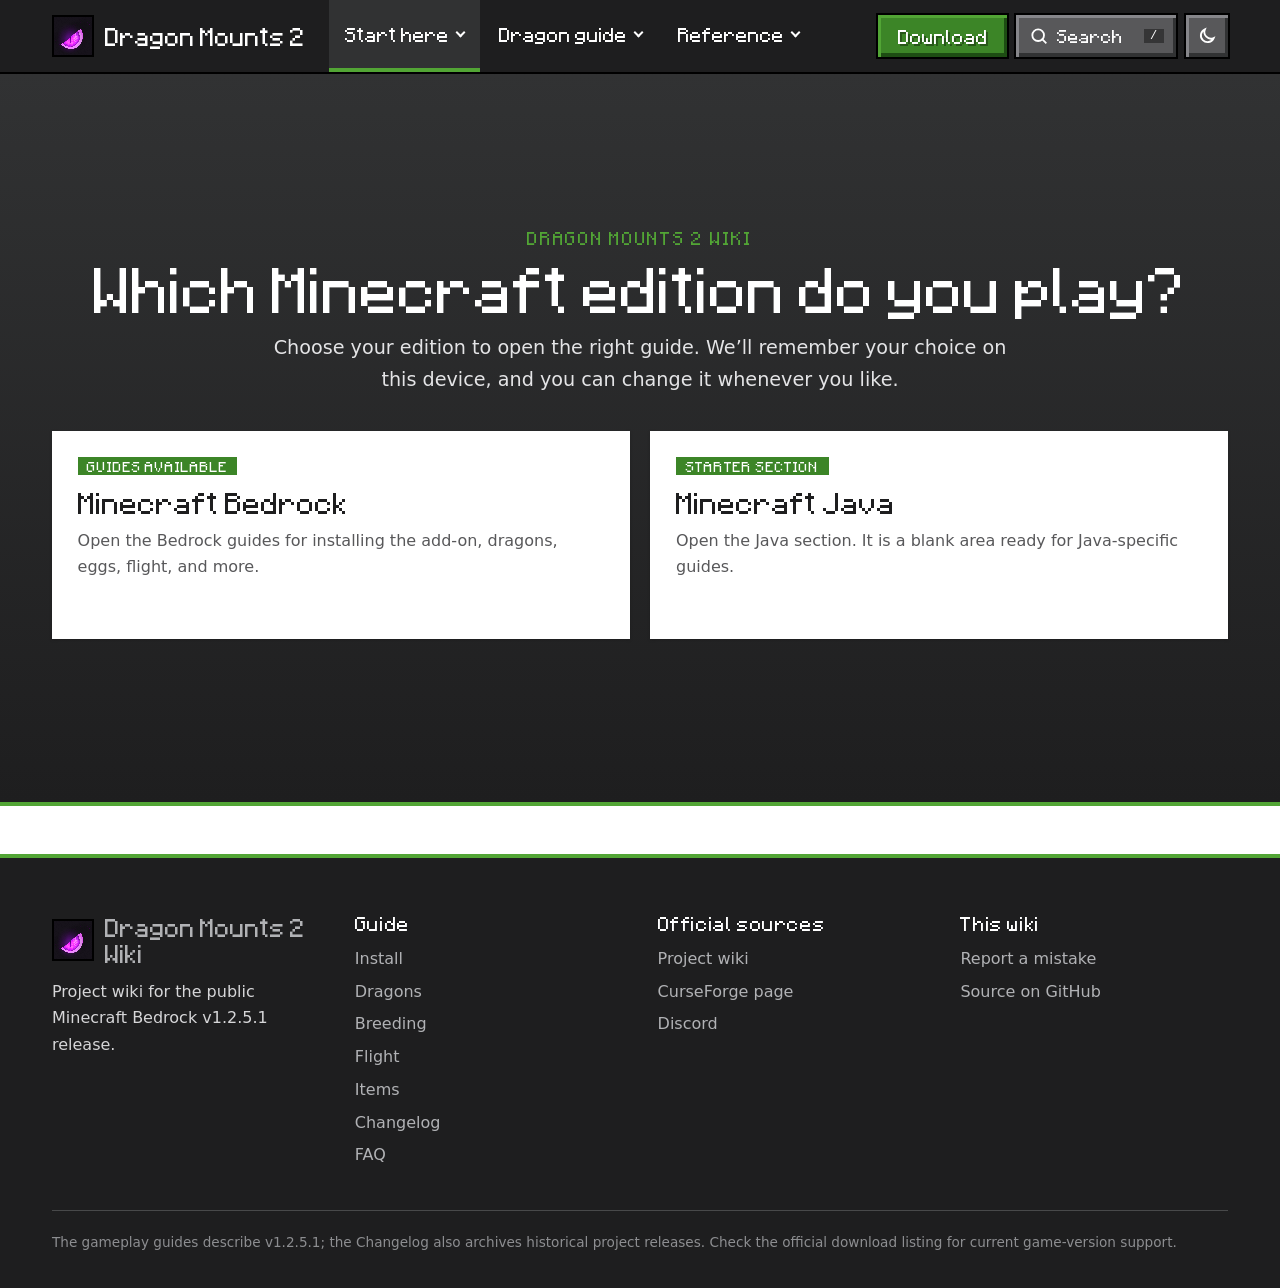
==== commit c2f583c3: "cleaned up" ====
--- a/index.html
+++ b/index.html
@@ -148,6 +148,7 @@
 <script src="assets/config.js"></script>
 <script src="assets/data.js"></script>
 <script src="assets/app.js"></script>
+<script src="assets/wiki.js"></script>
 <script src="assets/live.js"></script>
 
 
--- a/assets/style.css
+++ b/assets/style.css
@@ -282,30 +282,39 @@
 .task-group>h3{margin:1.8rem 0 .6rem;font-size:1.15rem;color:var(--mute)}
 .tasks a,.edition-card{border:0;border-bottom:4px solid transparent;box-shadow:0 1px 3px rgba(0,0,0,.18);transition:box-shadow .15s,border-color .15s}
 .tasks a:hover,.edition-card:hover,.edition-card:focus-visible{transform:none;box-shadow:0 6px 16px rgba(0,0,0,.28)}
-.tasks a{position:relative;padding:1.1rem 1.2rem 1.1rem 4.2rem}
-.tasks a::before{content:"";background:none;position:absolute;left:1.1rem;top:1.15rem;width:2.1rem;height:2.1rem;background:var(--g2);
-  -webkit-mask:var(--ic,none) center/1.4rem no-repeat;mask:var(--ic,none) center/1.4rem no-repeat;background:var(--g2);box-shadow:none}
-.tasks a:hover::before{background:var(--g1)}
+.tasks a{padding:1.1rem 1.3rem}
 .release-entry{box-shadow:0 1px 3px rgba(0,0,0,.15)}
 .commit-feed li{border:0;border-left:4px solid var(--g1);box-shadow:0 1px 3px rgba(0,0,0,.15)}
-.tasks a{--ic:url("data:image/svg+xml,<svg xmlns=%27http://www.w3.org/2000/svg%27 viewBox=%270 0 24 24%27 fill=%27none%27 stroke=%27black%27 stroke-width=%271.8%27 stroke-linecap=%27round%27 stroke-linejoin=%27round%27><rect x=%273%27 y=%273%27 width=%277%27 height=%277%27/><rect x=%2714%27 y=%273%27 width=%277%27 height=%277%27/><rect x=%273%27 y=%2714%27 width=%277%27 height=%277%27/><rect x=%2714%27 y=%2714%27 width=%277%27 height=%277%27/></svg>")}
-.tasks a[href="install.html"]{--ic:url("data:image/svg+xml,<svg xmlns=%27http://www.w3.org/2000/svg%27 viewBox=%270 0 24 24%27 fill=%27none%27 stroke=%27black%27 stroke-width=%271.8%27 stroke-linecap=%27round%27 stroke-linejoin=%27round%27><path d=%27M14.5 6a4 4 0 0 0 4.9 5L21 12.600 12.600 21a2.100 2.100 0 0 1-3-3L18 9.500%27/><path d=%27M9.500 4.500L7 7 4 6 3 9l3 1 2.500 2.500%27/></svg>")}
-.tasks a[href*="#downloads"]{--ic:url("data:image/svg+xml,<svg xmlns=%27http://www.w3.org/2000/svg%27 viewBox=%270 0 24 24%27 fill=%27none%27 stroke=%27black%27 stroke-width=%271.8%27 stroke-linecap=%27round%27 stroke-linejoin=%27round%27><path d=%27M12 3v12m0 0l-4-4m4 4l4-4M4 20h16%27/></svg>")}
-.tasks a[href="dragons.html#species"]{--ic:url("data:image/svg+xml,<svg xmlns=%27http://www.w3.org/2000/svg%27 viewBox=%270 0 24 24%27 fill=%27none%27 stroke=%27black%27 stroke-width=%271.8%27 stroke-linecap=%27round%27 stroke-linejoin=%27round%27><path d=%27M12 3c4 0 7 6 7 11 0 4-3 7-7 7s-7-3-7-7c0-5 3-11 7-11z%27/><path d=%27M7.500 14c3 1.500 6 1.500 9 0%27/></svg>")}
-.tasks a[href*="#hatching"]{--ic:url("data:image/svg+xml,<svg xmlns=%27http://www.w3.org/2000/svg%27 viewBox=%270 0 24 24%27 fill=%27none%27 stroke=%27black%27 stroke-width=%271.8%27 stroke-linecap=%27round%27 stroke-linejoin=%27round%27><path d=%27M12 3c4 0 7 6 7 11 0 4-3 7-7 7s-7-3-7-7c0-5 3-11 7-11z%27/><path d=%27M7.500 14c3 1.500 6 1.500 9 0%27/></svg>")}
-.tasks a[href*="#taming"]{--ic:url("data:image/svg+xml,<svg xmlns=%27http://www.w3.org/2000/svg%27 viewBox=%270 0 24 24%27 fill=%27none%27 stroke=%27black%27 stroke-width=%271.8%27 stroke-linecap=%27round%27 stroke-linejoin=%27round%27><path d=%27M12 20s-7-4.500-7-10a4 4 0 0 1 7-2.500A4 4 0 0 1 19 10c0 5.500-7 10-7 10z%27/></svg>")}
-.tasks a[href*="#controls"]{--ic:url("data:image/svg+xml,<svg xmlns=%27http://www.w3.org/2000/svg%27 viewBox=%270 0 24 24%27 fill=%27none%27 stroke=%27black%27 stroke-width=%271.8%27 stroke-linecap=%27round%27 stroke-linejoin=%27round%27><path d=%27M2 19C3 10 9 5 22 4c-1 4-3 6-6 7 2 0 3 0 5 0-2 4-6 6-10 6 1 0 2 0 3-1-4 0-8 1-12 3z%27/></svg>")}
-.tasks a[href*="#transformations"]{--ic:url("data:image/svg+xml,<svg xmlns=%27http://www.w3.org/2000/svg%27 viewBox=%270 0 24 24%27 fill=%27none%27 stroke=%27black%27 stroke-width=%271.8%27 stroke-linecap=%27round%27 stroke-linejoin=%27round%27><path d=%27M4 8h13l-3-3M20 16H7l3 3%27/></svg>")}
-.tasks a[href*="items.html"]{--ic:url("data:image/svg+xml,<svg xmlns=%27http://www.w3.org/2000/svg%27 viewBox=%270 0 24 24%27 fill=%27none%27 stroke=%27black%27 stroke-width=%271.8%27 stroke-linecap=%27round%27 stroke-linejoin=%27round%27><rect x=%273%27 y=%277%27 width=%2718%27 height=%2713%27/><path d=%27M3 12h18M10 12v3h4v-3M5 7V5h14v2%27/></svg>")}
-.tasks a[href*="faq.html"]{--ic:url("data:image/svg+xml,<svg xmlns=%27http://www.w3.org/2000/svg%27 viewBox=%270 0 24 24%27 fill=%27none%27 stroke=%27black%27 stroke-width=%271.8%27 stroke-linecap=%27round%27 stroke-linejoin=%27round%27><circle cx=%2712%27 cy=%2712%27 r=%279%27/><path d=%27M9.500 9.500a2.500 2.500 0 1 1 3.500 2.300c-.7.400-1 .9-1 1.700M12 17v.01%27/></svg>")}
-.tasks a[href*="curseforge"]{--ic:url("data:image/svg+xml,<svg xmlns=%27http://www.w3.org/2000/svg%27 viewBox=%270 0 24 24%27 fill=%27none%27 stroke=%27black%27 stroke-width=%271.8%27 stroke-linecap=%27round%27 stroke-linejoin=%27round%27><path d=%27M6 3h9l4 4v14H6z%27/><path d=%27M14 3v5h5M9 13h7M9 17h7%27/></svg>")}
-.tasks a[href$="install.html"]{--ic:url("data:image/svg+xml,<svg xmlns=%27http://www.w3.org/2000/svg%27 viewBox=%270 0 24 24%27 fill=%27none%27 stroke=%27black%27 stroke-width=%271.8%27 stroke-linecap=%27round%27 stroke-linejoin=%27round%27><path d=%27M14.5 6a4 4 0 0 0 4.9 5L21 12.600 12.600 21a2.100 2.100 0 0 1-3-3L18 9.500%27/><path d=%27M9.500 4.500L7 7 4 6 3 9l3 1 2.500 2.500%27/></svg>")}
-.tasks a[href="dragons.html#species"]{--ic:url("data:image/svg+xml,<svg xmlns=%27http://www.w3.org/2000/svg%27 viewBox=%270 0 24 24%27 fill=%27none%27 stroke=%27black%27 stroke-width=%271.8%27 stroke-linecap=%27round%27 stroke-linejoin=%27round%27><path d=%27M12 3c4 0 7 6 7 11 0 4-3 7-7 7s-7-3-7-7c0-5 3-11 7-11z%27/><path d=%27M7.500 14c3 1.500 6 1.500 9 0%27/></svg>")}
-
-.tasks a::before{background:var(--g2)!important}
-.tasks a{--tint:rgba(82,165,53,.14)}
-.tasks a::after{content:"";position:absolute;left:1.1rem;top:1.15rem;width:2.1rem;height:2.1rem;background:var(--tint);z-index:-1}
-.tasks a{isolation:isolate}
+
 .feature-actions .btn:nth-child(3){display:none}
 .edition-status{display:flex;justify-content:space-between;align-items:center;max-width:76rem;margin:0 auto;padding:.5rem max(1.25rem,env(safe-area-inset-left,0px));background:none;color:var(--mute);font-size:.9rem}
 .edition-status span{color:var(--mute)}.edition-status button{min-height:32px;padding:.1rem .9rem;font-size:.85rem}
+
+/* ===== v4: wiki layout ===== */
+.phead{padding:1.6rem 0 1.8rem}.phead h1{font-size:clamp(1.8rem,4vw,2.6rem)}.phead .lede{font-size:1.05rem;margin-top:.5rem}
+.crumbs{display:flex;flex-wrap:wrap;gap:.4rem;align-items:center;margin-bottom:.7rem;font-size:.85rem;color:#b1b2b5}
+.crumbs a{color:#b1b2b5;text-decoration:none}.crumbs a:hover{color:#fff;text-decoration:underline}
+.crumbs span::before,.crumbs b::before{content:"›";margin-right:.4rem;color:#6c6c6f}.crumbs b{font-weight:400;color:#fff}
+.layout{padding-block:2rem 2.5rem}.layout.has-sidebar{gap:2.5rem}
+.layout.has-sidebar.has-toc{grid-template-columns:minmax(11rem,14rem) minmax(0,1fr) minmax(10rem,13rem)}
+.toc{position:sticky;top:calc(var(--hh) + 1.25rem);max-height:calc(100vh - var(--hh) - 2.5rem);overflow-y:auto;font-size:.88rem;border-left:2px solid var(--line);padding-left:1rem}
+.toc .guide-group h2{font-size:.8rem;margin:0 0 .6rem;color:var(--mute);letter-spacing:.06em;text-transform:uppercase;padding:0}
+.toc ul{list-style:none;padding:0;margin:0}.toc li{margin:0}
+.toc a{display:block;padding:.28rem 0;color:var(--mute);text-decoration:none}.toc a:hover{color:var(--fg)}
+.toc a[aria-current]{color:var(--at);font-weight:600}
+.guide-sidebar .guide-group h2{font-size:.78rem;letter-spacing:.06em;text-transform:uppercase;color:var(--mute)}
+@media(max-width:1180px){.layout.has-sidebar.has-toc{grid-template-columns:minmax(11rem,14rem) minmax(0,1fr)}.toc{display:none}}
+@media(max-width:900px){.layout.has-sidebar.has-toc{grid-template-columns:minmax(0,1fr)}}
+.page-meta{display:flex;flex-wrap:wrap;gap:.4rem 1.4rem;margin:3rem 0 1rem;padding-top:1rem;border-top:1px solid var(--line);font-size:.88rem;color:var(--mute)}
+.page-meta a{color:var(--mute)}.page-meta a:hover{color:var(--fg)}.page-meta span:empty{display:none}
+.pager{display:grid;grid-template-columns:1fr 1fr;gap:1rem;margin:1rem 0 0}
+.pager a{display:grid;gap:.1rem;padding:.9rem 1.1rem;background:var(--card);box-shadow:0 1px 3px rgba(0,0,0,.18);border-bottom:4px solid transparent;text-decoration:none;color:var(--fg)}
+.pager a:hover{border-bottom-color:var(--g1)}.pager .next{text-align:right;grid-column:2}.pager small{color:var(--mute);font-size:.78rem;text-transform:uppercase;letter-spacing:.05em}.pager b{font:400 1.05rem var(--mc)}
+
+/* ===== v5: responsive fixes ===== */
+@media(max-width:520px){.bar{gap:.4rem}.tools{gap:.3rem}.tn-cta{display:none}.sbtn,.ibtn{min-width:40px;padding:.3rem .55rem}.brand span{overflow:hidden;text-overflow:ellipsis;white-space:nowrap}}
+img,video,iframe,svg{max-width:100%}
+table{max-width:100%}
+.layout article{overflow-wrap:anywhere}
+.layout article pre,.layout article .table-wrap{overflow-x:auto}
+@media(max-width:700px){.layout article table{display:block;overflow-x:auto;-webkit-overflow-scrolling:touch}}
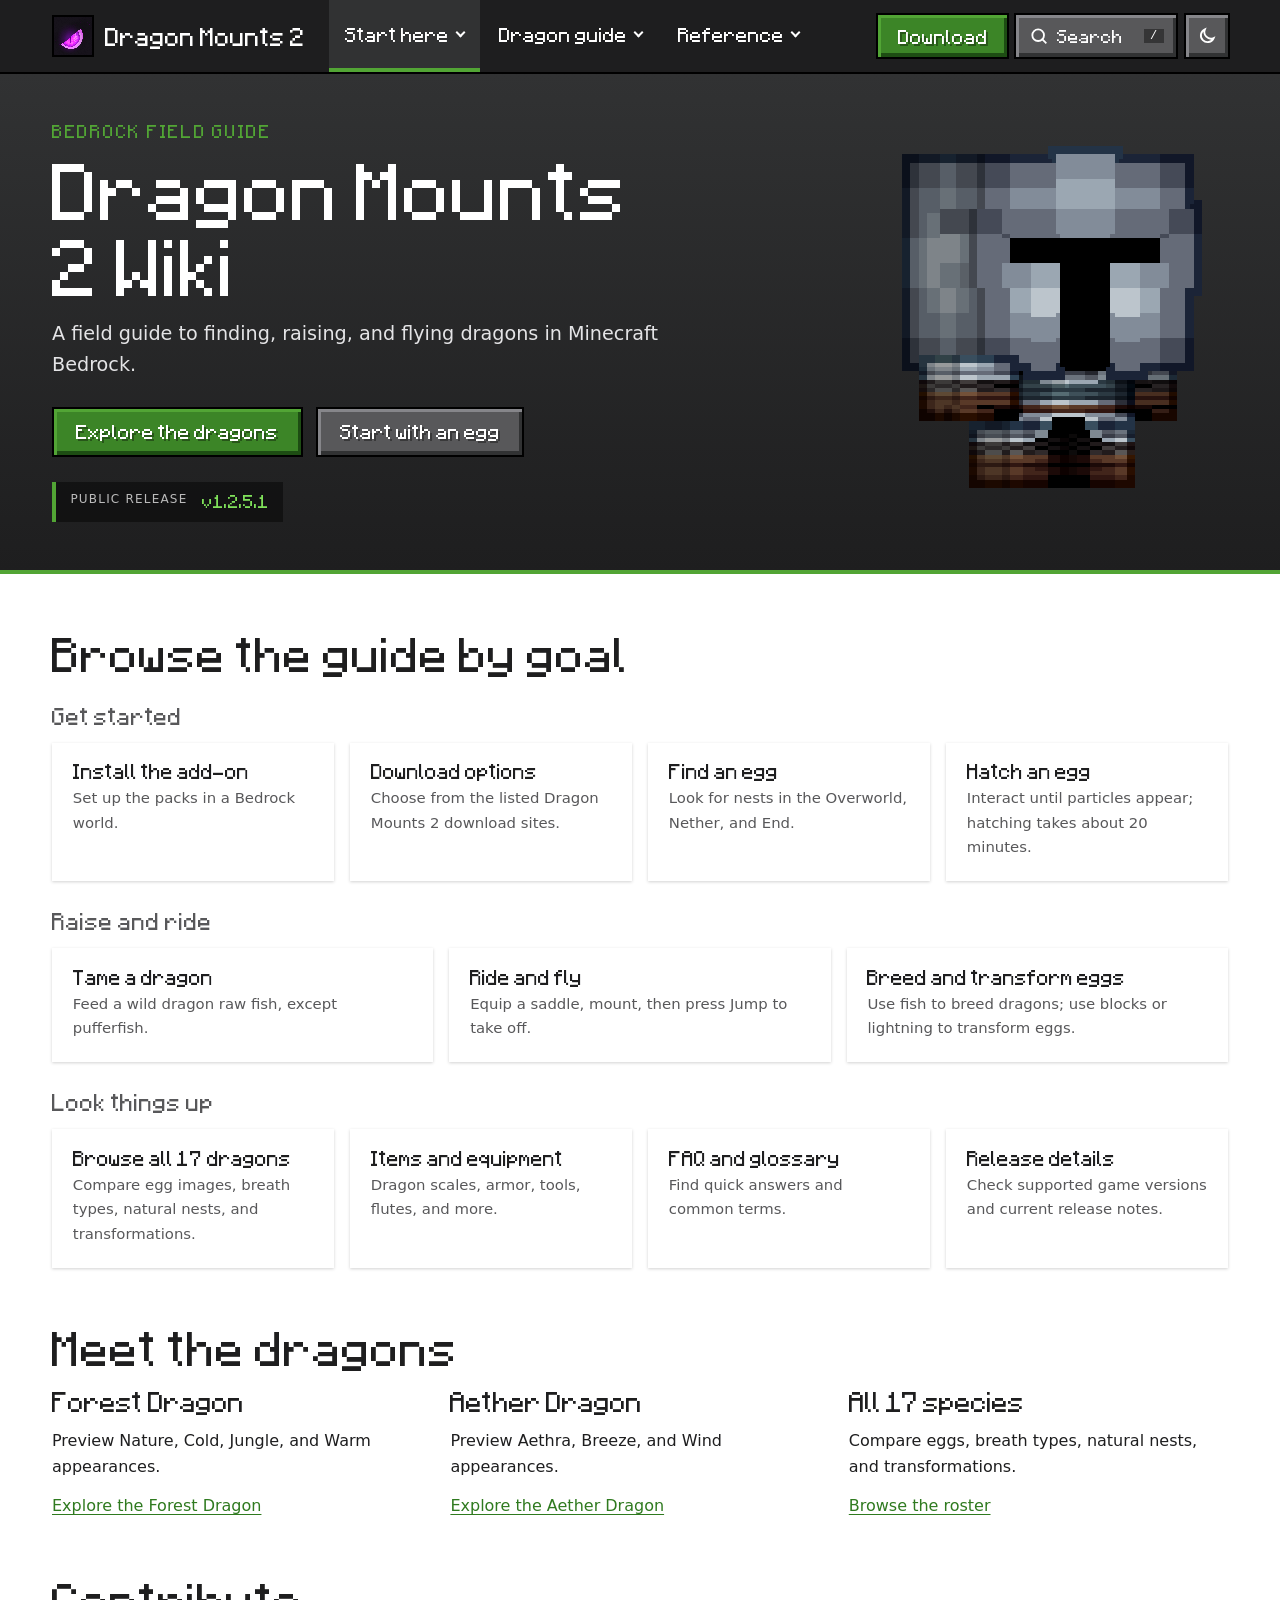
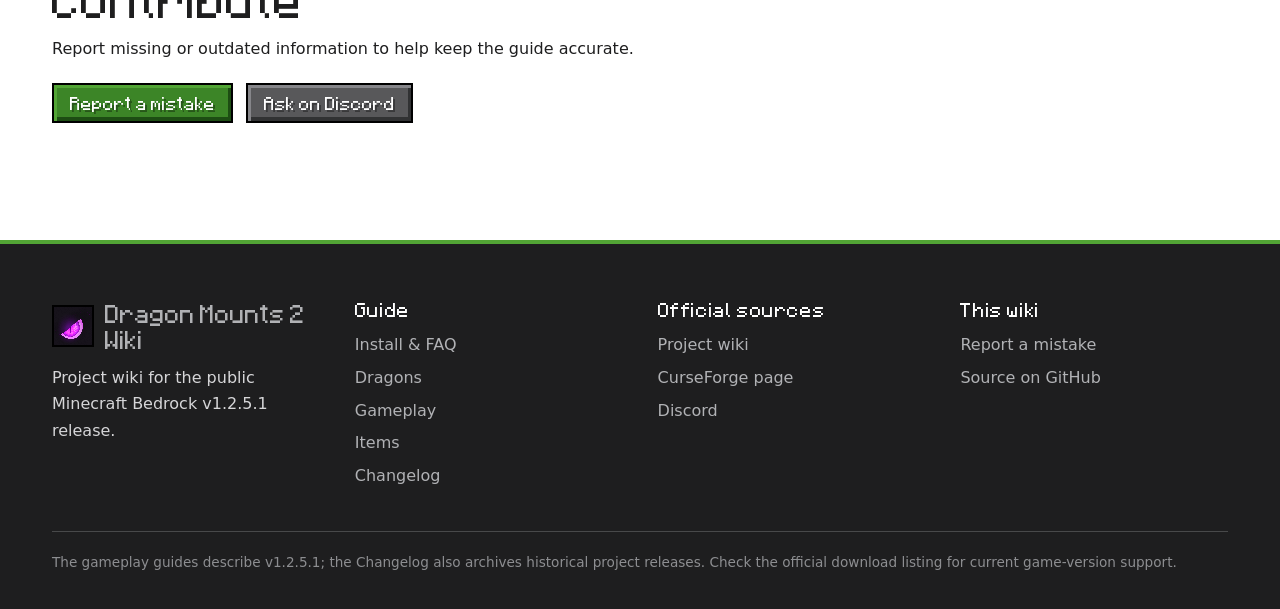
==== commit d9d37ad0: "changes" ====
--- a/index.html
+++ b/index.html
@@ -1,10 +1,11 @@
 <!DOCTYPE html>
-<html lang="en-GB"><head>
+<html lang="en-GB">
+<head>
 <meta charset="utf-8">
 <meta name="viewport" content="width=device-width, initial-scale=1, viewport-fit=cover">
 <title>Dragon Mounts 2 Wiki</title>
-<meta name="description" content="Dragon Mounts 2 Wiki for Minecraft Bedrock and Java editions.">
-<meta name="theme-color" content="#1f2328">
+<meta name="description" content="Dragon Mounts 2 Wiki for Minecraft Bedrock.">
+<meta name="theme-color" content="#1e1e1f">
 <link rel="icon" href="textures/pack_icon.png" type="image/png">
 
 <script>try{var t=localStorage.getItem("dm2-theme");if(t==="dark"||t==="light")document.documentElement.setAttribute("data-theme",t)}catch(x){}</script>
@@ -13,70 +14,50 @@
 <body>
 <a class="skip" href="#main">Skip to content</a>
 <svg class="svg-sprite" width="0" height="0" aria-hidden="true"><defs>
-<symbol id="head" viewBox="0 0 160 120"><path d="M58 40C44 28 28 22 10 24c14 6 26 16 34 30z"></path><path d="M80 38C70 22 56 12 40 8c12 10 20 24 24 38z"></path><path d="M28 90C20 66 34 44 62 40c22-4 50 4 78 22 10 6 8 16-2 18l-26 2c-6 12-22 16-36 12-14 8-30 4-48-4z"></path><path d="M30 92l-14 14 22-6zM46 98l-6 16 18-12z"></path><path d="M86 52c10-8 26-4 36 6-12 2-26 0-36-6z" class="dragon-eye-accent"></path><ellipse cx="104" cy="55" rx="2.6" ry="5.5" transform="rotate(-62 104 55)" class="dragon-eye-pupil"></ellipse><circle cx="138" cy="66" r="2" class="dragon-eye-accent"></circle><path d="M82 80l50-8" fill="none" stroke="var(--eyec,#fff)" stroke-width="2" stroke-linecap="round"></path></symbol>
-<symbol id="i-core" viewBox="0 0 24 24"><circle cx="12" cy="12" r="8"></circle><path d="M12 7.5l3.5 4.5-3.5 4.5L8.5 12z"></path></symbol>
-<symbol id="i-scepter" viewBox="0 0 24 24"><path d="M4 20l9-9"></path><path d="M17 3l4 4-4 4-4-4z"></path></symbol>
-<symbol id="i-flute" viewBox="0 0 24 24"><path d="M3 17L17 3l4 4L7 21z"></path><path d="M9 15v.01M12 12v.01M15 9v.01"></path></symbol>
-<symbol id="i-shears" viewBox="0 0 24 24"><circle cx="6" cy="6" r="2.5"></circle><circle cx="6" cy="18" r="2.5"></circle><path d="M8 7.5L21 17M8 16.5L21 7"></path></symbol>
-<symbol id="i-chest" viewBox="0 0 24 24"><path d="M8 3L3 7l2 5 3-1v10h8V11l3 1 2-5-5-4c-1 2-2 3-4 3S9 5 8 3z"></path></symbol>
-<symbol id="i-feather" viewBox="0 0 24 24"><path d="M20 4C10 4 5 9 5 15l-2 6M5 16c7 0 13-4 15-12-4 2-8 2-11 5"></path></symbol>
-<symbol id="i-bone" viewBox="0 0 24 24"><path d="M8.5 15.5l7-7"></path><circle cx="6.5" cy="14.5" r="2.2"></circle><circle cx="9.5" cy="17.5" r="2.2"></circle><circle cx="14.5" cy="6.5" r="2.2"></circle><circle cx="17.5" cy="9.5" r="2.2"></circle></symbol>
-<symbol id="i-scale" viewBox="0 0 24 24"><path d="M12 3c4 0 8 3 8 8 0 5-4 9-8 10-4-1-8-5-8-10 0-5 4-8 8-8z"></path><path d="M12 7v10"></path></symbol>
-<symbol id="i-disc" viewBox="0 0 24 24"><circle cx="12" cy="12" r="9"></circle><circle cx="12" cy="12" r="2.5"></circle><path d="M12 5a7 7 0 0 1 7 7"></path></symbol>
-<symbol id="i-egg" viewBox="0 0 24 24"><path d="M12 3c4 0 7 6 7 11 0 4-3 7-7 7s-7-3-7-7c0-5 3-11 7-11z"></path><path d="M7.5 14c3 1.5 6 1.5 9 0"></path></symbol>
-<symbol id="i-wing" viewBox="0 0 24 24"><path d="M2 19C3 10 9 5 22 4c-1 4-3 6-6 7 2 0 3 0 5 0-2 4-6 6-10 6 1 0 2 0 3-1-4 0-8 1-12 3z"></path></symbol>
-<symbol id="i-follow" viewBox="0 0 24 24"><circle cx="6" cy="12" r="2.5"></circle><circle cx="17" cy="12" r="2.5"></circle><path d="M9 12h5M12 9l3 3-3 3"></path></symbol>
+<symbol id="head" viewBox="0 0 160 120"><path d="M58 40C44 28 28 22 10 24c14 6 26 16 34 30z"/><path d="M80 38C70 22 56 12 40 8c12 10 20 24 24 38z"/><path d="M28 90C20 66 34 44 62 40c22-4 50 4 78 22 10 6 8 16-2 18l-26 2c-6 12-22 16-36 12-14 8-30 4-48-4z"/><path d="M30 92l-14 14 22-6zM46 98l-6 16 18-12z"/><path d="M86 52c10-8 26-4 36 6-12 2-26 0-36-6z" class="dragon-eye-accent"/><ellipse cx="104" cy="55" rx="2.6" ry="5.5" transform="rotate(-62 104 55)" class="dragon-eye-pupil"/><circle cx="138" cy="66" r="2" class="dragon-eye-accent"/><path d="M82 80l50-8" fill="none" stroke="var(--eyec,#fff)" stroke-width="2" stroke-linecap="round"/></symbol>
+<symbol id="i-core" viewBox="0 0 24 24"><circle cx="12" cy="12" r="8"/><path d="M12 7.5l3.5 4.5-3.5 4.5L8.5 12z"/></symbol>
+<symbol id="i-scepter" viewBox="0 0 24 24"><path d="M4 20l9-9"/><path d="M17 3l4 4-4 4-4-4z"/></symbol>
+<symbol id="i-flute" viewBox="0 0 24 24"><path d="M3 17L17 3l4 4L7 21z"/><path d="M9 15v.01M12 12v.01M15 9v.01"/></symbol>
+<symbol id="i-shears" viewBox="0 0 24 24"><circle cx="6" cy="6" r="2.5"/><circle cx="6" cy="18" r="2.5"/><path d="M8 7.5L21 17M8 16.5L21 7"/></symbol>
+<symbol id="i-chest" viewBox="0 0 24 24"><path d="M8 3L3 7l2 5 3-1v10h8V11l3 1 2-5-5-4c-1 2-2 3-4 3S9 5 8 3z"/></symbol>
+<symbol id="i-feather" viewBox="0 0 24 24"><path d="M20 4C10 4 5 9 5 15l-2 6M5 16c7 0 13-4 15-12-4 2-8 2-11 5"/></symbol>
+<symbol id="i-bone" viewBox="0 0 24 24"><path d="M8.5 15.5l7-7"/><circle cx="6.5" cy="14.5" r="2.2"/><circle cx="9.5" cy="17.5" r="2.2"/><circle cx="14.5" cy="6.5" r="2.2"/><circle cx="17.5" cy="9.5" r="2.2"/></symbol>
+<symbol id="i-scale" viewBox="0 0 24 24"><path d="M12 3c4 0 8 3 8 8 0 5-4 9-8 10-4-1-8-5-8-10 0-5 4-8 8-8z"/><path d="M12 7v10"/></symbol>
+<symbol id="i-disc" viewBox="0 0 24 24"><circle cx="12" cy="12" r="9"/><circle cx="12" cy="12" r="2.5"/><path d="M12 5a7 7 0 0 1 7 7"/></symbol>
+<symbol id="i-egg" viewBox="0 0 24 24"><path d="M12 3c4 0 7 6 7 11 0 4-3 7-7 7s-7-3-7-7c0-5 3-11 7-11z"/><path d="M7.5 14c3 1.5 6 1.5 9 0"/></symbol>
+<symbol id="i-wing" viewBox="0 0 24 24"><path d="M2 19C3 10 9 5 22 4c-1 4-3 6-6 7 2 0 3 0 5 0-2 4-6 6-10 6 1 0 2 0 3-1-4 0-8 1-12 3z"/></symbol>
+<symbol id="i-follow" viewBox="0 0 24 24"><circle cx="6" cy="12" r="2.5"/><circle cx="17" cy="12" r="2.5"/><path d="M9 12h5M12 9l3 3-3 3"/></symbol>
 </defs></svg>
 <header class="site"><div class="wrap bar">
 <a class="brand" href="index.html" aria-label="Dragon Mounts 2 Wiki, home"><img class="mark" src="textures/pack_icon.png" alt=""><span>Dragon Mounts 2</span></a>
 <div class="tools">
-<button class="ibtn menu-toggle" id="nav-toggle" type="button" aria-label="Open guide menu" aria-controls="nav-drawer" aria-expanded="false"><svg class="ico" viewBox="0 0 24 24" aria-hidden="true"><path d="M4 6h16M4 12h16M4 18h16"></path></svg></button>
-<button class="sbtn" id="sbtn" type="button" aria-label="Search the wiki"><svg class="ico" viewBox="0 0 24 24" aria-hidden="true"><circle cx="11" cy="11" r="7"></circle><path d="M20 20l-4-4"></path></svg><span>Search</span><kbd>/</kbd></button>
-<button class="ibtn" id="theme" type="button" aria-label="Switch to light mode" aria-pressed="true" title="Switch to light mode"><svg class="ico moon" viewBox="0 0 24 24" aria-hidden="true"><path d="M20 14.5A8 8 0 0 1 9.5 4a8 8 0 1 0 10.5 10.5z"></path></svg><svg class="ico sun" viewBox="0 0 24 24" aria-hidden="true"><circle cx="12" cy="12" r="4"></circle><path d="M12 2v2M12 20v2M2 12h2M20 12h2M5 5l1.5 1.5M17.5 17.5L19 19M5 19l1.5-1.5M17.5 6.5L19 5"></path></svg></button>
+<button class="ibtn menu-toggle" id="nav-toggle" type="button" aria-label="Open guide menu" aria-controls="nav-drawer" aria-expanded="false"><svg class="ico" viewBox="0 0 24 24" aria-hidden="true"><path d="M4 6h16M4 12h16M4 18h16"/></svg></button>
+<button class="sbtn" id="sbtn" type="button" aria-label="Search the wiki"><svg class="ico" viewBox="0 0 24 24" aria-hidden="true"><circle cx="11" cy="11" r="7"/><path d="M20 20l-4-4"/></svg><span>Search</span><kbd>/</kbd></button>
+<button class="ibtn" id="theme" type="button" aria-label="Switch between light and dark mode"><svg class="ico moon" viewBox="0 0 24 24" aria-hidden="true"><path d="M20 14.5A8 8 0 0 1 9.5 4a8 8 0 1 0 10.5 10.5z"/></svg><svg class="ico sun" viewBox="0 0 24 24" aria-hidden="true"><circle cx="12" cy="12" r="4"/><path d="M12 2v2M12 20v2M2 12h2M20 12h2M5 5l1.5 1.5M17.5 17.5L19 19M5 19l1.5-1.5M17.5 6.5L19 5"/></svg></button>
 </div></div></header>
 <dialog class="nav-drawer" id="nav-drawer" aria-labelledby="nav-title">
-<div class="drawer-head"><b id="nav-title">Explore the wiki</b><button class="ibtn" id="nav-close" type="button" aria-label="Close guide menu"><svg class="ico" viewBox="0 0 24 24" aria-hidden="true"><path d="m6 6 12 12M18 6 6 18"></path></svg></button></div>
-<nav aria-label="Guide pages"><section class="guide-group"><h2>Start here</h2><ul><li><a href="index.html">Overview</a></li><li><a href="install.html">Install</a></li></ul></section><section class="guide-group"><h2>Dragon guide</h2><ul><li><a href="dragons.html">Dragons</a></li><li><a href="breeding.html">Eggs and taming</a></li><li><a href="flight.html">Riding and flight</a></li></ul></section><section class="guide-group"><h2>Reference</h2><ul><li><a href="items.html">Items and equipment</a></li><li><a href="changelog.html">Changelog</a></li><li><a href="faq.html">FAQ and glossary</a></li></ul></section></nav>
+<div class="drawer-head"><b id="nav-title">Explore the wiki</b><button class="ibtn" id="nav-close" type="button" aria-label="Close guide menu"><svg class="ico" viewBox="0 0 24 24" aria-hidden="true"><path d="m6 6 12 12M18 6 6 18"/></svg></button></div>
+<nav aria-label="Guide pages"><section class="guide-group"><h2>Start here</h2><ul><li><a href="index.html" aria-current="page">Overview</a></li><li><a href="install.html">Install and FAQ</a></li></ul></section><section class="guide-group"><h2>Dragon guide</h2><ul><li><a href="dragons.html">Dragons and nests</a></li><li><a href="gameplay.html">Eggs, taming and flight</a></li></ul></section><section class="guide-group"><h2>Reference</h2><ul><li><a href="items.html">Items and equipment</a></li><li><a href="changelog.html">Changelog</a></li></ul></section></nav>
 <section class="drawer-section"><h2>On this page</h2><ul><li><a href="#tasks">Browse the guide</a></li><li><a href="#meet">Meet the dragons</a></li><li><a href="#help">Contribute</a></li></ul></section>
 </dialog>
-<main id="main" class="editor-editing">
-<section class="edition-picker" id="edition-picker" aria-labelledby="edition-title">
-<div class="wrap edition-picker-inner">
-<p class="eyebrow">DRAGON MOUNTS 2 WIKI</p>
-<h1 id="edition-title">Which Minecraft edition do you play?</h1>
-<p class="lede">Choose your edition to open the right guide. We’ll remember your choice on this device, and you can change it whenever you like.</p>
-<div class="edition-options">
-<button class="edition-card" id="select-bedrock" type="button">
-<span class="edition-tag">GUIDES AVAILABLE</span>
-<strong>Minecraft Bedrock</strong>
-<span>Open the Bedrock guides for installing the add-on, dragons, eggs, flight, and more.</span>
-</button>
-<a class="edition-card" id="select-java" href="java.html">
-<span class="edition-tag">STARTER SECTION</span>
-<strong>Minecraft Java</strong>
-<span>Open the Java section. It is a blank area ready for Java-specific guides.</span>
-</a>
-</div>
-</div>
-</section>
-<div id="bedrock-content" hidden="">
-<div class="edition-status"><span>Showing Minecraft Bedrock guides</span><button id="change-edition" type="button">Change edition</button></div>
+<main id="main">
+<div id="bedrock-content">
 <section class="home-feature">
 <div class="wrap home-feature-inner">
 <div class="home-feature-copy">
-<p class="eyebrow">BEDROCK GUIDE</p>
-<h1 class="">Dragon Mounts 2 Wiki</h1>
+<p class="eyebrow">BEDROCK FIELD GUIDE</p>
+<h1>Dragon Mounts 2 Wiki</h1>
 <p class="lede">A field guide to finding, raising, and flying dragons in Minecraft Bedrock.</p>
-<div class="feature-actions"><a class="btn" href="dragons.html#species">Explore the dragons</a><a class="btn ghost" href="breeding.html#hatching">Start with an egg</a><a class="btn ghost" href="install.html#downloads">Download options</a></div>
+<div class="feature-actions"><a class="btn" href="dragons.html#species">Explore the dragons</a><a class="btn ghost" href="gameplay.html#hatching">Start with an egg</a><a class="btn ghost" href="install.html#downloads">Download options</a></div>
 <p class="feature-release"><span>PUBLIC RELEASE</span><b>v1.2.5.1</b><span>Minecraft Bedrock 26.40+</span></p>
 </div>
-<figure class="home-icon"><img src="textures/entity/chibi-ThumbnailSkin-idle.gif" alt="Chibi assistant" width="512" height="512"></figure>
+<figure class="home-icon"><img src="textures/entity/chibi-ThumbnailSkin-idle.gif" alt="Chibi assistant" width="512" height="512"><figcaption>CHIBI ASSISTANT</figcaption></figure>
 </div>
 </section>
 <div class="wrap home-note"><p class="note"><strong>Dragon Mounts 2 project guide.</strong> Mechanics and species are documented for the public v1.2.5.1 release. Check the <a href="https://github.com/DragonMounts-Team/DragonMounts2-Bedrock/wiki">project development wiki</a> for technical notes and the <a href="https://www.curseforge.com/minecraft-bedrock/addons/dragon-mounts-2/files/all">official download listing</a> for current game-version support.</p></div>
 <div class="wrap home-content">
 <h2 id="tasks"><a class="anchor" href="#tasks" aria-label="Link to this section">#</a>Browse the guide by goal</h2>
-<section class="task-group"><h3>Get started</h3><div class="tasks"><a href="install.html"><b>Install the add-on</b><span>Set up the packs in a Bedrock world.</span></a><a href="install.html#downloads"><b>Download options</b><span>Choose from the listed Dragon Mounts 2 download sites.</span></a><a href="dragons.html#species"><b>Find an egg</b><span>Look for nests in the Overworld, Nether, and End.</span></a><a href="breeding.html#hatching"><b>Hatch an egg</b><span>Interact until particles appear; hatching takes about 20 minutes.</span></a></div></section><section class="task-group"><h3>Raise and ride</h3><div class="tasks"><a href="breeding.html#taming"><b>Tame a dragon</b><span>Feed a wild dragon raw fish, except pufferfish.</span></a><a href="flight.html#controls"><b>Ride and fly</b><span>Equip a saddle, mount, then press Jump to take off.</span></a><a href="breeding.html#transformations"><b>Breed and transform eggs</b><span>Use fish to breed dragons; use blocks or lightning to transform eggs.</span></a></div></section><section class="task-group"><h3>Look things up</h3><div class="tasks"><a href="dragons.html#species"><b>Browse all 17 dragons</b><span>Compare egg images, breath types, natural nests, and transformations.</span></a><a href="items.html"><b>Items and equipment</b><span>Dragon scales, armor, tools, flutes, and more.</span></a><a href="faq.html"><b>FAQ and glossary</b><span>Find quick answers and common terms.</span></a><a href="https://www.curseforge.com/minecraft-bedrock/addons/dragon-mounts-2/files/all"><b>Release details</b><span>Check supported game versions and current release notes.</span></a></div></section>
+<section class="task-group"><h3>Get started</h3><div class="tasks"><a href="install.html"><b>Install the add-on</b><span>Set up the packs in a Bedrock world.</span></a><a href="install.html#downloads"><b>Download options</b><span>Choose from the listed Dragon Mounts 2 download sites.</span></a><a href="dragons.html#species"><b>Find an egg</b><span>Look for nests in the Overworld, Nether, and End.</span></a><a href="gameplay.html#hatching"><b>Hatch an egg</b><span>Interact until particles appear; hatching takes about 20 minutes.</span></a></div></section><section class="task-group"><h3>Raise and ride</h3><div class="tasks"><a href="gameplay.html#taming"><b>Tame a dragon</b><span>Feed a wild dragon raw fish, except pufferfish.</span></a><a href="gameplay.html#controls"><b>Ride and fly</b><span>Equip a saddle, mount, then press Jump to take off.</span></a><a href="gameplay.html#transformations"><b>Breed and transform eggs</b><span>Use fish to breed dragons; use blocks or lightning to transform eggs.</span></a></div></section><section class="task-group"><h3>Look things up</h3><div class="tasks"><a href="dragons.html#species"><b>Browse all 17 dragons</b><span>Compare egg images, breath types, natural nests, and transformations.</span></a><a href="items.html"><b>Items and equipment</b><span>Dragon scales, armor, tools, flutes, and more.</span></a><a href="install.html"><b>FAQ and glossary</b><span>Find quick answers and common terms.</span></a><a href="https://www.curseforge.com/minecraft-bedrock/addons/dragon-mounts-2/files/all"><b>Release details</b><span>Check supported game versions and current release notes.</span></a></div></section>
 
 <h2 id="meet"><a class="anchor" href="#meet" aria-label="Link to this section">#</a>Meet the dragons</h2>
 <div class="three">
@@ -87,69 +68,29 @@
 
 <h2 id="help"><a class="anchor" href="#help" aria-label="Link to this section">#</a>Contribute</h2>
 <p>Report missing or outdated information to help keep the guide accurate.</p>
-<p class="cta contribute-actions"><span data-link="issues"><a class="btn sm" href="https://github.com/DragonMounts-Team/Dragon-Mounts-2-Wiki/issues/new">Report a mistake</a></span> <span data-link="discord"><a class="btn sm ghost" href="https://discord.gg/Ewm8aTTJ3K">Ask on Discord</a></span></p>
+<p class="cta contribute-actions"><span data-link="issues" hidden><a class="btn sm" href="#">Report a mistake</a></span> <span data-link="discord" hidden><a class="btn sm ghost" href="#">Ask on Discord</a></span></p>
 </div>
 </div>
 </main>
-<script>
-(() => {
-  const key = "dm2-edition";
-  const picker = document.querySelector("#edition-picker");
-  const bedrock = document.querySelector("#bedrock-content");
-  const params = new URLSearchParams(window.location.search);
-  let saved = null;
-  try { saved = localStorage.getItem(key); } catch (error) {}
-  const showBedrock = (remember) => {
-    picker.hidden = true;
-    bedrock.hidden = false;
-    if (remember) { try { localStorage.setItem(key, "bedrock"); } catch (error) {} }
-  };
-  if (params.get("choose") === "1") {
-    try { localStorage.removeItem(key); } catch (error) {}
-  } else if (params.get("edition") === "bedrock" || window.location.hash) {
-    showBedrock(true);
-  } else if (saved === "java") {
-    window.location.replace("java.html");
-  } else if (saved === "bedrock") {
-    showBedrock(false);
-  }
-  document.querySelector("#select-bedrock").addEventListener("click", () => showBedrock(true));
-  document.querySelector("#select-java").addEventListener("click", () => {
-    try { localStorage.setItem(key, "java"); } catch (error) {}
-  });
-  document.querySelector("#change-edition").addEventListener("click", () => {
-    try { localStorage.removeItem(key); } catch (error) {}
-    bedrock.hidden = true;
-    picker.hidden = false;
-    window.history.replaceState(null, "", window.location.pathname);
-    picker.scrollIntoView({ block: "start" });
-  });
-  if (window.location.hash && !bedrock.hidden) {
-    const target = document.getElementById(decodeURIComponent(window.location.hash.slice(1)));
-    if (target) requestAnimationFrame(() => target.scrollIntoView());
-  }
-})();
-</script>
 <footer class="foot"><div class="wrap">
 <div class="footgrid">
 <div><a class="brand" href="index.html"><img class="mark" src="textures/pack_icon.png" alt=""><span>Dragon Mounts 2 Wiki</span></a><p>Project wiki for the public Minecraft Bedrock v1.2.5.1 release.</p></div>
-<div><h4>Guide</h4><ul><li><a href="install.html">Install</a></li><li><a href="dragons.html">Dragons</a></li><li><a href="breeding.html">Breeding</a></li><li><a href="flight.html">Flight</a></li><li><a href="items.html">Items</a></li><li><a href="changelog.html">Changelog</a></li><li><a href="faq.html">FAQ</a></li></ul></div>
+<div><h4>Guide</h4><ul><li><a href="install.html">Install & FAQ</a></li><li><a href="dragons.html">Dragons</a></li><li><a href="gameplay.html">Gameplay</a></li><li><a href="items.html">Items</a></li><li><a href="changelog.html">Changelog</a></li></ul></div>
 <div><h4>Official sources</h4><ul>
 <li><a href="https://github.com/DragonMounts-Team/DragonMounts2-Bedrock/wiki">Project wiki</a></li>
-<li data-link="curseforge"><a href="https://www.curseforge.com/minecraft-bedrock/addons/dragon-mounts-2/files/all">CurseForge page</a></li>
-<li data-link="discord"><a href="https://discord.gg/Ewm8aTTJ3K">Discord</a></li></ul></div>
+<li data-link="curseforge" hidden><a href="#">CurseForge page</a></li>
+<li data-link="discord" hidden><a href="#">Discord</a></li></ul></div>
 <div><h4>This wiki</h4><ul>
-<li data-link="issues"><a href="https://github.com/DragonMounts-Team/Dragon-Mounts-2-Wiki/issues/new">Report a mistake</a></li>
-<li data-link="repo"><a href="https://github.com/DragonMounts-Team/Dragon-Mounts-2-Wiki">Source on GitHub</a></li></ul></div>
+<li data-link="issues" hidden><a href="#">Report a mistake</a></li>
+<li data-link="repo" hidden><a href="#">Source on GitHub</a></li></ul></div>
 </div>
 <small>The gameplay guides describe v1.2.5.1; the Changelog also archives historical project releases. Check the official download listing for current game-version support.</small>
 </div></footer>
-<div id="sx" hidden=""><div class="sbox" role="dialog" aria-modal="true" aria-label="Search the wiki"><input id="sq" type="search" placeholder="Search dragons, eggs, taming, riding, equipment" aria-label="Search the wiki" autocomplete="off"><div id="sres"></div><div class="sfoot">Arrow keys to move, Enter to open, Esc to close</div></div></div>
+<div id="sx" hidden><div class="sbox" role="dialog" aria-modal="true" aria-label="Search the wiki"><input id="sq" type="search" placeholder="Search dragons, eggs, taming, riding, equipment" aria-label="Search the wiki" autocomplete="off"><div id="sres"></div><div class="sfoot">Arrow keys to move, Enter to open, Esc to close</div></div></div>
 <script src="assets/config.js"></script>
 <script src="assets/data.js"></script>
 <script src="assets/app.js"></script>
 <script src="assets/wiki.js"></script>
 <script src="assets/live.js"></script>
-
-
-</body></html>+</body>
+</html>
--- a/assets/style.css
+++ b/assets/style.css
@@ -98,9 +98,9 @@
 @media(max-width:900px){.layout.has-sidebar{grid-template-columns:minmax(0,1fr)}.guide-sidebar{display:none}}
 
 /* ===== page hero (dark band, grass divider) ===== */
-.phead,.home-feature,.edition-picker{position:relative;background:linear-gradient(rgba(0,0,0,.55),rgba(0,0,0,.35)),var(--hero) url(mc/deepslate.png) 0 0/64px 64px;color:#fff}
+.phead,.home-feature,.edition-picker{position:relative;background:linear-gradient(rgba(0,0,0,.55),rgba(0,0,0,.35)),var(--hero) ;color:#fff}
 .phead{padding:3.4rem 0 3.6rem}
-.phead::after,.home-feature::after,.foot::before{content:"";position:absolute;left:0;right:0;bottom:0;height:32px;background:url(mc/grass_block_side.png) 0 0/64px 64px repeat-x;transform:translateY(100%);image-rendering:pixelated;pointer-events:none;z-index:1}
+.phead::after,.home-feature::after,.foot::before{content:"";position:absolute;left:0;right:0;bottom:0;height:32px;transform:translateY(100%);image-rendering:pixelated;pointer-events:none;z-index:1}
 .phead h1,.home-feature h1,.edition-picker h1{color:#fff;text-shadow:4px 4px 0 rgba(0,0,0,.5)}
 .phead h1{font-size:clamp(2.1rem,5vw,3.4rem)}
 .lede{margin:.9rem 0 0;max-width:46rem;color:#e4e4e6;font-size:1.2rem}
@@ -182,8 +182,8 @@
 ol.path li::before{content:counter(p);grid-row:span 2;display:grid;place-items:center;width:2.7rem;height:2.7rem;background:var(--g2);color:#fff;font:400 1.2rem var(--mc);box-shadow:inset 0 3px 0 var(--g1),inset 0 -4px 0 var(--g3)}
 ol.path b{font:400 1.1rem var(--mc)}ol.path span{color:var(--mute)}
 .steps{list-style:none;padding:0}.steps li{margin:.6rem 0}.steps label{display:flex;gap:.8rem;align-items:flex-start;cursor:pointer}
-.steps input,.editor-checklist input{appearance:none;flex:none;width:24px;height:24px;min-height:0;padding:0;margin:2px 0 0;border:0;box-shadow:none;background:url(mc/checkbox.png) center/100% 100%;image-rendering:pixelated;cursor:pointer}
-.steps input:checked,.editor-checklist input:checked{background-image:url(mc/checkbox_selected.png)}
+.steps input,.editor-checklist input{appearance:none;flex:none;width:24px;height:24px;min-height:0;padding:0;margin:2px 0 0;border:0;box-shadow:none;background:var(--field);border:2px solid var(--line2);image-rendering:pixelated;cursor:pointer}
+.steps input:checked,.editor-checklist input:checked{background:var(--g2) url("data:image/svg+xml,%3Csvg xmlns=%27http://www.w3.org/2000/svg%27 viewBox=%270 0 24 24%27 fill=%27none%27 stroke=%27white%27 stroke-width=%273%27%3E%3Cpath d=%27M5 12l5 5 9-10%27/%3E%3C/svg%3E") center/80% no-repeat;border-color:var(--g3)}
 .steps input:checked+span,.editor-checklist input:checked+span{color:var(--mute);text-decoration:line-through}
 .steps small{display:block;color:var(--mute)}
 .prog{height:20px;background:#1e1e1f;border:2px solid #000;padding:2px;overflow:hidden}
@@ -318,3 +318,21 @@
 .layout article{overflow-wrap:anywhere}
 .layout article pre,.layout article .table-wrap{overflow-x:auto}
 @media(max-width:700px){.layout article table{display:block;overflow-x:auto;-webkit-overflow-scrolling:touch}}
+
+/* ===== v6: accessibility + print ===== */
+@media(prefers-reduced-motion:reduce){*,*::before,*::after{animation:none!important;transition:none!important;scroll-behavior:auto!important}}
+@media print{.site,.foot,.guide-sidebar,.toc,.pager,.page-meta,.edition-status,.skip,#sx,.nav-drawer{display:none!important}
+ .phead{background:none!important;color:#000;border:0;padding:0}.phead h1,.phead .lede,.crumbs,.crumbs a,.crumbs b{color:#000!important}
+ .layout.has-sidebar{display:block}body{background:#fff;color:#000;font-size:11pt}a{color:#000}details:not([open])>*:not(summary){display:block}}
+
+/* ===== nests ===== */
+.nest-tools{display:flex;flex-wrap:wrap;gap:.8rem 1rem;align-items:center;margin:1rem 0}
+.nest-tools input{flex:1 1 16rem;min-height:44px;padding:.4rem .9rem;font:inherit;color:var(--fg);background:var(--field);border:2px solid var(--line2);border-radius:0}
+.nest-tools input:focus{border-color:var(--g1);outline:none}
+.nest-grid{list-style:none;margin:1rem 0;padding:0;display:grid;gap:1rem;grid-template-columns:repeat(auto-fill,minmax(16rem,1fr))}
+.nest{display:flex;gap:1rem;align-items:center;padding:1rem 1.1rem;background:var(--card);box-shadow:0 1px 3px rgba(0,0,0,.18);border-bottom:4px solid transparent;margin:0}
+.nest:hover{border-bottom-color:var(--g1)}.nest[hidden]{display:none}
+.nest-art{flex:none;width:72px;height:72px;display:grid;place-items:center;background:var(--alt)}.nest-art img{width:64px;height:64px;object-fit:contain}
+.nest b{display:block;font:400 1.05rem var(--mc)}.nest p{margin:.2rem 0 0;color:var(--mute);font-size:.9rem}
+.nest-dim{display:inline-block;margin-top:.2rem;padding:0 .5rem;font:400 .72rem var(--mc);color:#fff;background:var(--g2)}
+.nest[data-dim="Nether"] .nest-dim{background:#a93226}
